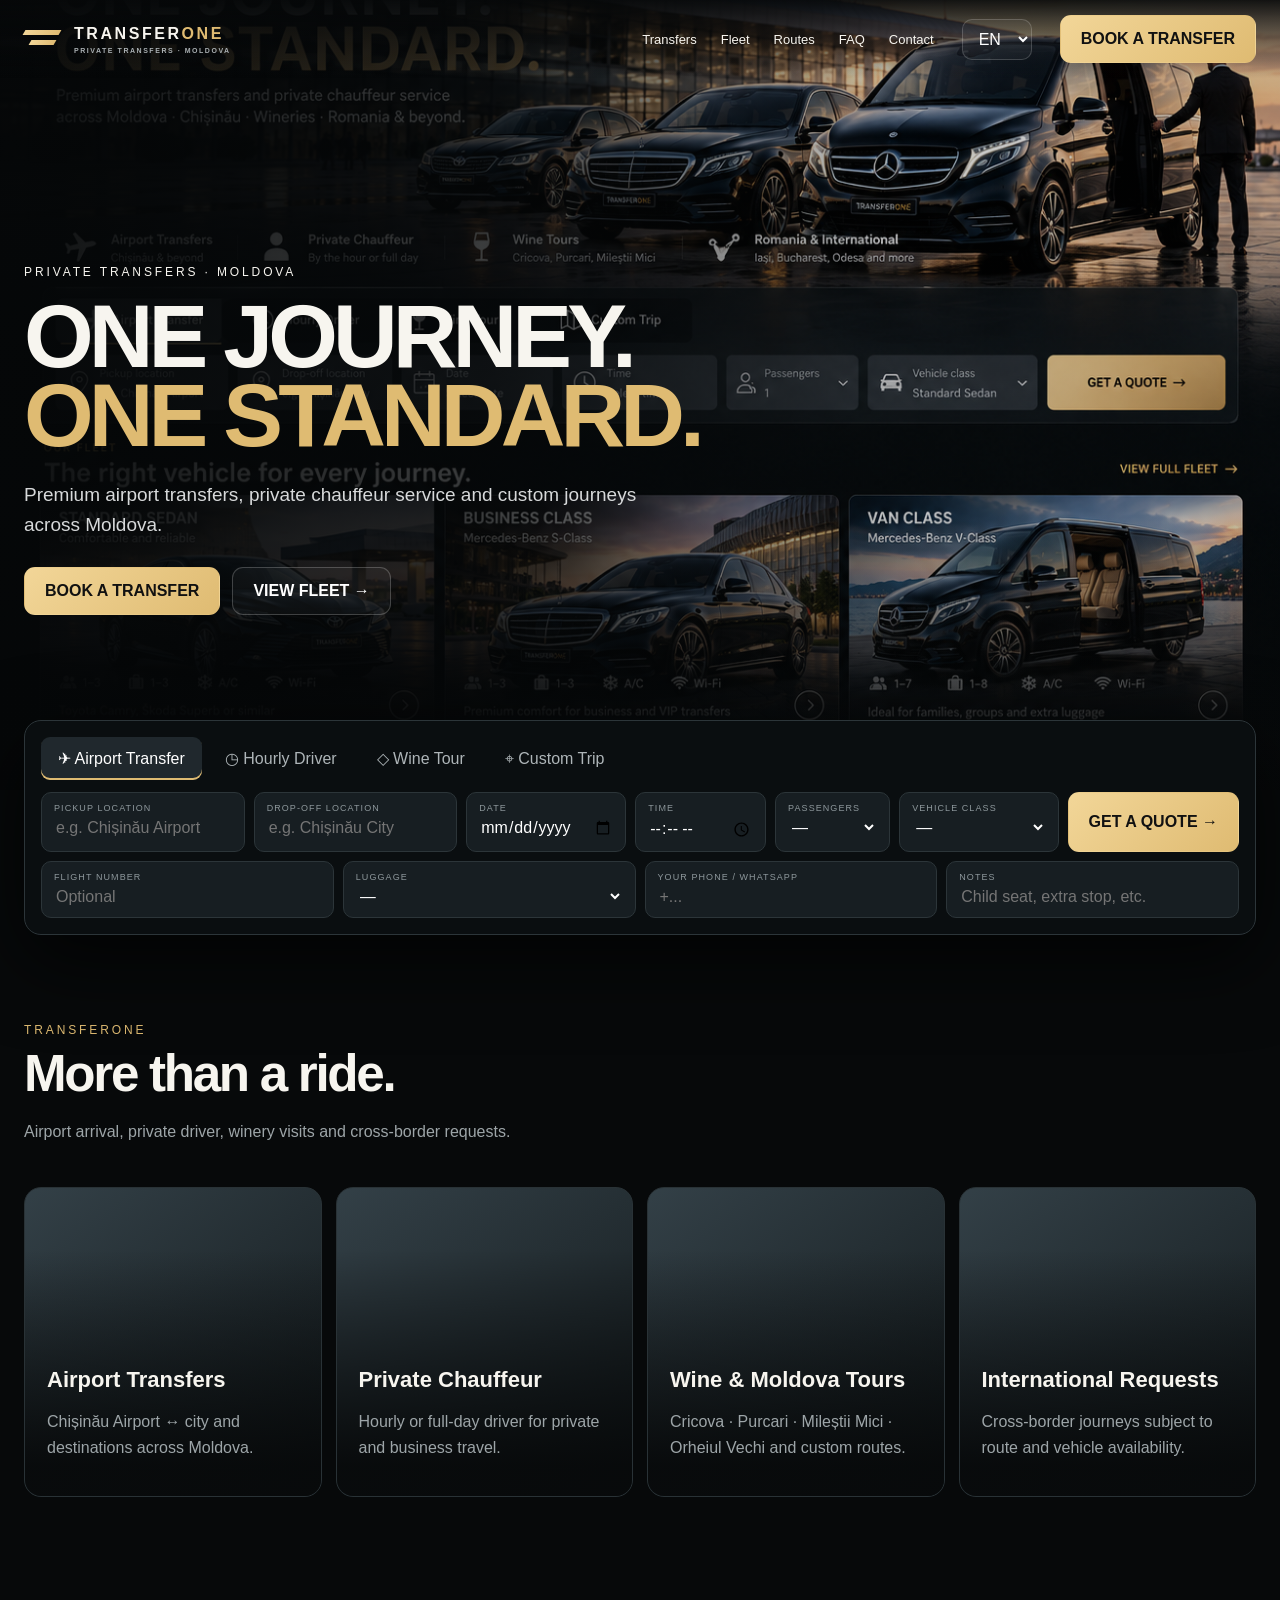
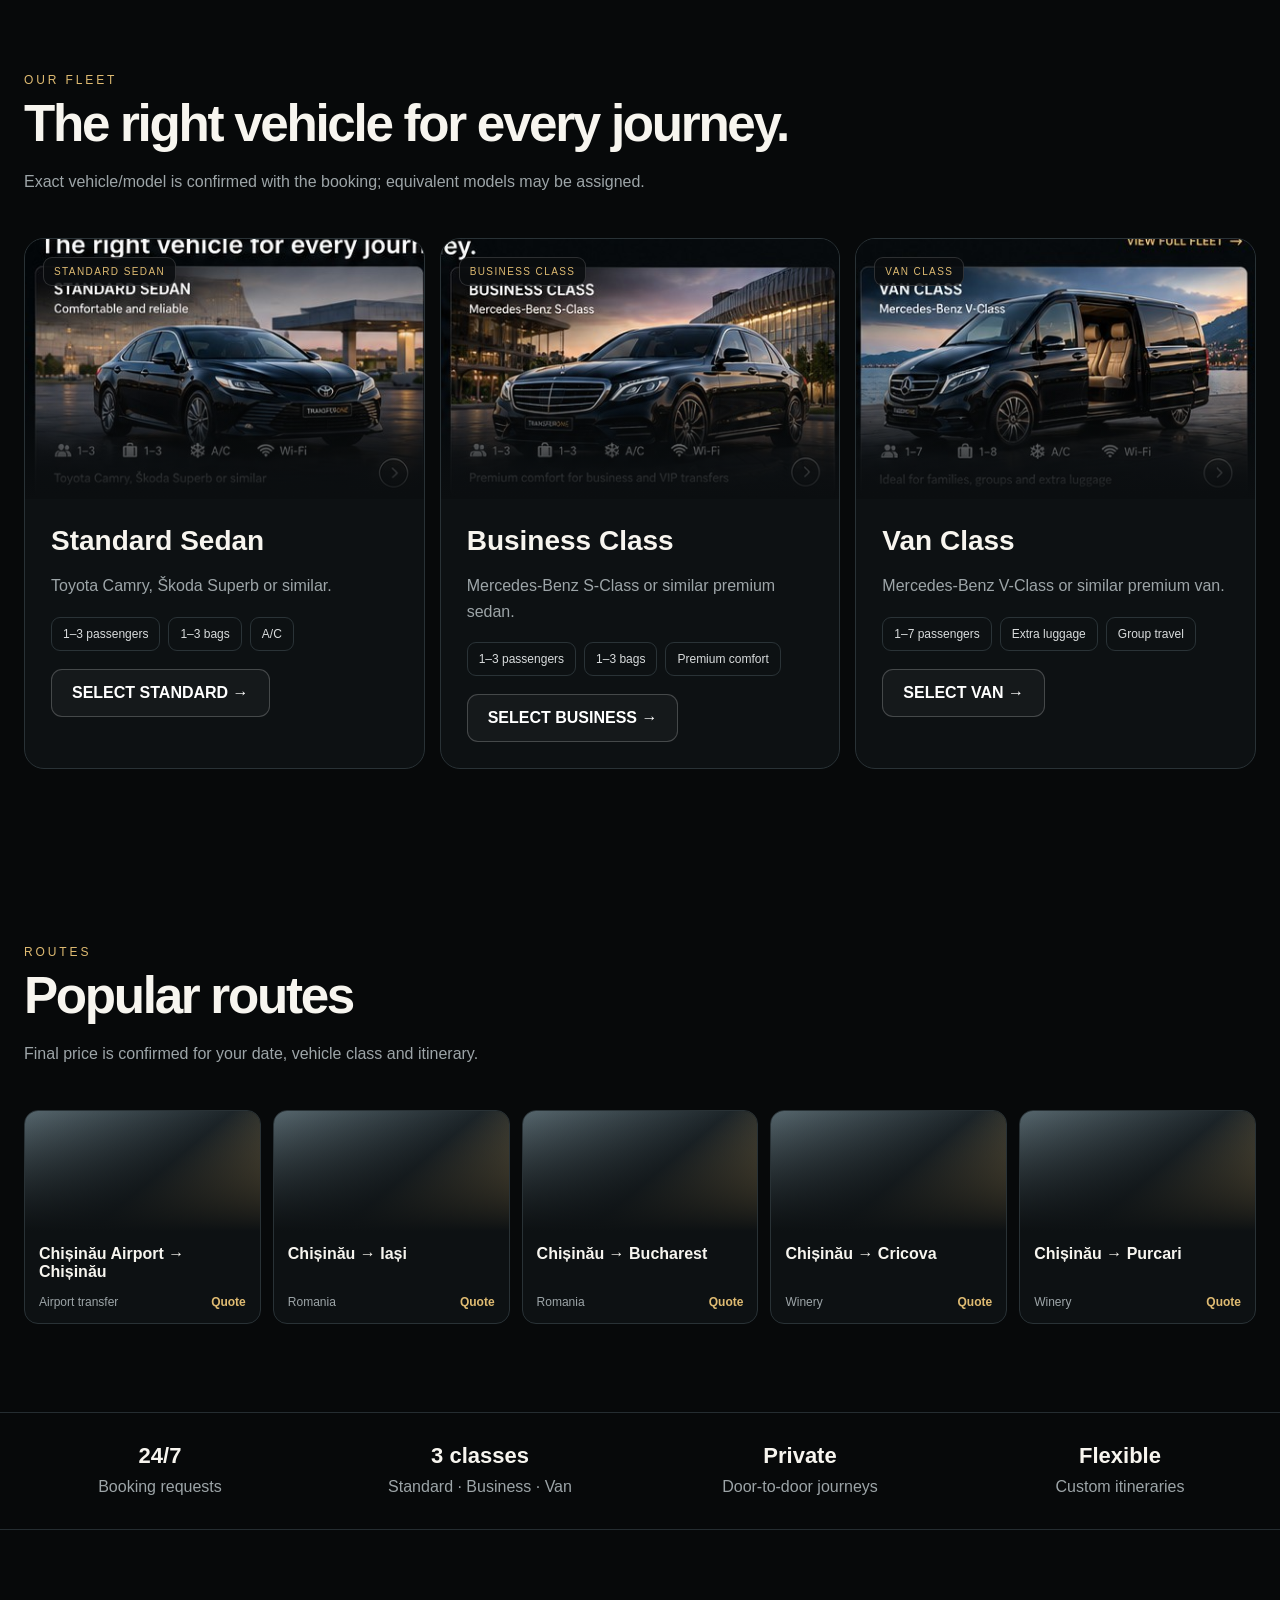
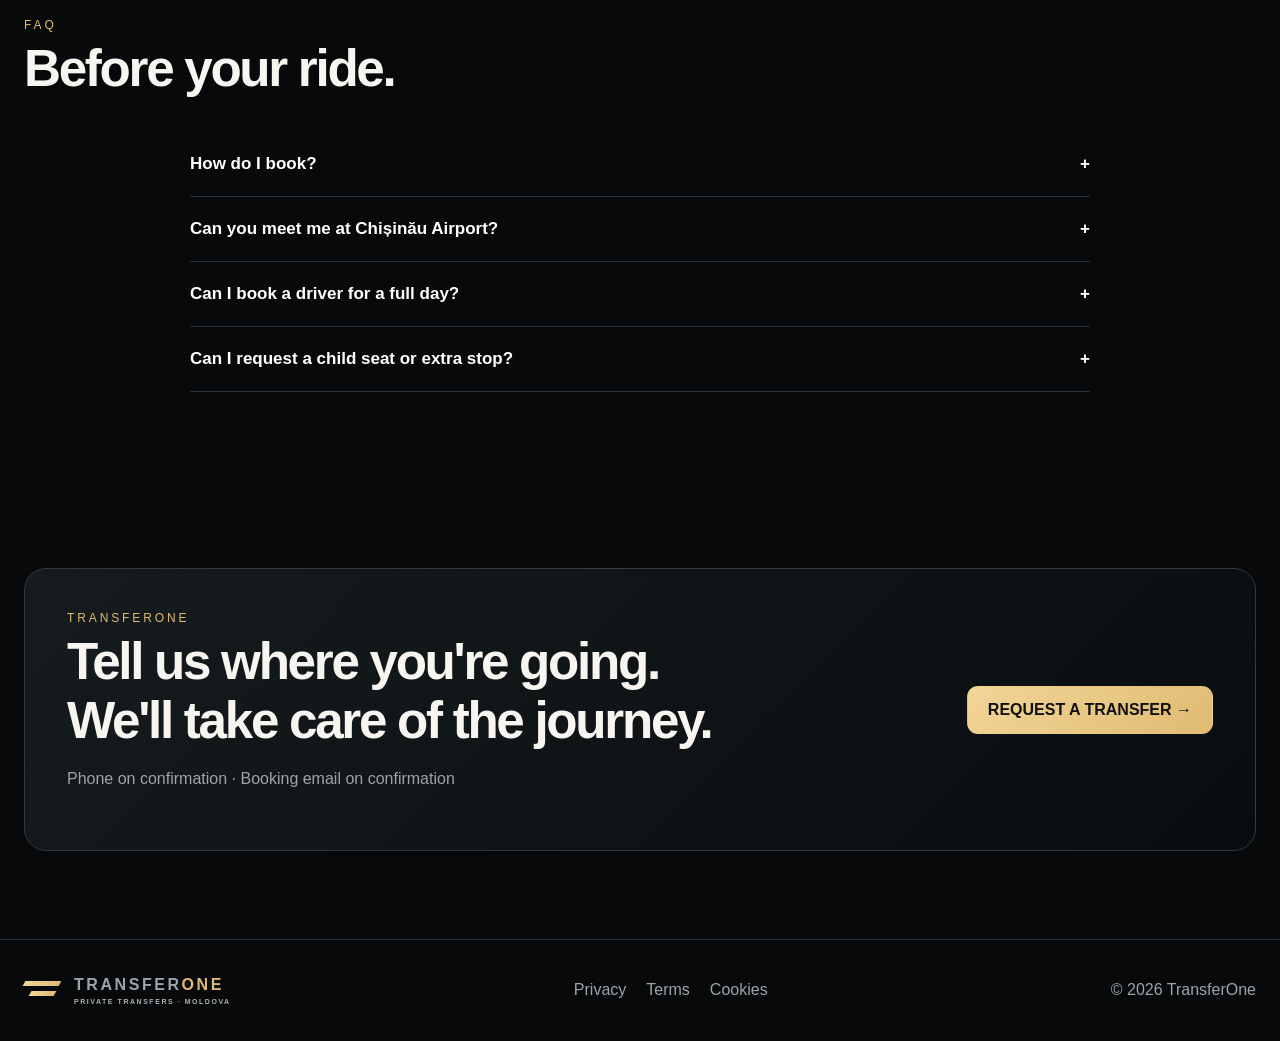
==== index.html @ 1170be52 "Add files via upload" ====
<!doctype html><html lang="en"><head><meta charset="utf-8"><meta name="viewport" content="width=device-width,initial-scale=1,viewport-fit=cover"><meta name="theme-color" content="#07090a"><title>TransferOne — Private Transfers & Chauffeur in Moldova</title><meta name="description" content="Premium private airport transfers, chauffeur service, wine tours and custom journeys across Moldova from Chișinău."><link rel="canonical" href="https://transferone.md/"><meta property="og:title" content="TransferOne — Private Transfers Moldova"><meta property="og:description" content="One journey. One standard. Premium private transfers across Moldova."><meta property="og:type" content="website"><meta property="og:url" content="https://transferone.md/"><meta property="og:image" content="https://transferone.md/assets/transferone-hero.jpg"><link rel="stylesheet" href="styles.css"><script type="application/ld+json">{"@context":"https://schema.org","@type":"TransportationService","name":"TransferOne","url":"https://transferone.md/","areaServed":{"@type":"Country","name":"Moldova"},"serviceType":["Airport transfer","Private chauffeur","Private tours"]}</script></head><body>
<header class="nav"><div class="wrap navin"><a class="logo" href="/"><span class="logoMark"></span><span>TRANSFER<span style="color:var(--gold)">ONE</span><small>PRIVATE TRANSFERS · MOLDOVA</small></span></a><nav class="navlinks"><a href="#services">Transfers</a><a href="#fleet">Fleet</a><a href="#routes">Routes</a><a href="#faq">FAQ</a><a href="#contact">Contact</a></nav><select id="language" class="lang" aria-label="Language"><option>EN</option><option>RO</option><option>RU</option><option>IT</option></select><a href="#book" class="btn gold" data-t="book">BOOK A TRANSFER</a><button id="menuBtn" class="btn mobileBtn" aria-label="Menu">☰</button></div></header><div class="mobileMenu" id="mobileMenu"><a href="#services">Transfers</a><a href="#fleet">Fleet</a><a href="#routes">Routes</a><a href="#faq">FAQ</a><a href="#contact">Contact</a></div>
<main><section class="hero"><div class="wrap"><div class="heroContent"><div class="eyebrow">PRIVATE TRANSFERS · MOLDOVA</div><h1 data-t="hero">ONE JOURNEY.<br><span>ONE STANDARD.</span></h1><p class="lead" data-t="lead">Premium airport transfers, private chauffeur service and custom journeys across Moldova.</p><div class="heroBtns"><a class="btn gold" href="#book" data-t="book">BOOK A TRANSFER</a><a class="btn" href="#fleet">VIEW FLEET →</a></div></div></div></section>
<div class="quote" id="book"><div class="wrap"><div class="quoteBox"><div class="tabs"><button class="tab active" data-mode="Transfer">✈ Airport Transfer</button><button class="tab" data-mode="Hourly Driver">◷ Hourly Driver</button><button class="tab" data-mode="Wine Tour">◇ Wine Tour</button><button class="tab" data-mode="Custom Trip">⌖ Custom Trip</button></div><div class="formgrid"><div class="field"><label data-t="pickup">Pickup location</label><input id="pickup" placeholder="e.g. Chișinău Airport" required></div><div class="field"><label data-t="dropoff">Drop-off location</label><input id="dropoff" placeholder="e.g. Chișinău City" required></div><div class="field"><label data-t="date">Date</label><input id="date" type="date" required></div><div class="field"><label data-t="time">Time</label><input id="time" type="time" required></div><div class="field"><label data-t="passengers">Passengers</label><select id="pax"><option value="">—</option><option>1</option><option>2</option><option>3</option><option>4</option><option>5</option><option>6</option><option>7</option><option>8+</option></select></div><div class="field"><label data-t="vehicle">Vehicle class</label><select id="vehicleClass"><option value="">—</option><option>Standard Sedan</option><option>Business Class</option><option>Van Class</option></select></div><button class="btn gold" onclick="submitBooking()" data-t="quote">GET A QUOTE →</button></div><div class="extraForm"><div class="field"><label data-t="flight">Flight number</label><input id="flight" placeholder="Optional"></div><div class="field"><label data-t="luggage">Luggage</label><select id="luggage"><option value="">—</option><option>1</option><option>2</option><option>3</option><option>4</option><option>5+</option></select></div><div class="field"><label data-t="contact">Your phone / WhatsApp</label><input id="contact" placeholder="+..." required></div><div class="field"><label data-t="notes">Notes</label><input id="notes" placeholder="Child seat, extra stop, etc."></div></div><div id="formStatus" class="status"></div></div></div></div>
<section id="services"><div class="wrap fade"><div class="sectionHead"><div><div class="kicker">TRANSFERONE</div><h2 data-t="services">More than a ride.</h2><p class="muted">Airport arrival, private driver, winery visits and cross-border requests.</p></div></div><div class="cards"><article class="card"><div class="cardText"><h3>Airport Transfers</h3><p class="muted">Chișinău Airport ↔ city and destinations across Moldova.</p></div></article><article class="card"><div class="cardText"><h3>Private Chauffeur</h3><p class="muted">Hourly or full-day driver for private and business travel.</p></div></article><article class="card"><div class="cardText"><h3>Wine & Moldova Tours</h3><p class="muted">Cricova · Purcari · Mileștii Mici · Orheiul Vechi and custom routes.</p></div></article><article class="card"><div class="cardText"><h3>International Requests</h3><p class="muted">Cross-border journeys subject to route and vehicle availability.</p></div></article></div></div></section>
<section id="fleet"><div class="wrap fade"><div class="sectionHead"><div><div class="kicker">OUR FLEET</div><h2 data-t="fleet">The right vehicle for every journey.</h2><p class="muted">Exact vehicle/model is confirmed with the booking; equivalent models may be assigned.</p></div></div><div class="fleet"><article class="fleetCard"><div class="fleetVisual" style="background-image:url('assets/standard.jpg')"><span class="classTag" data-t="standard">STANDARD SEDAN</span></div><div class="fleetInfo"><h3>Standard Sedan</h3><p class="muted">Toyota Camry, Škoda Superb or similar.</p><div class="specs"><span class="spec">1–3 passengers</span><span class="spec">1–3 bags</span><span class="spec">A/C</span></div><button class="btn" onclick="chooseVehicle('Standard Sedan')">SELECT STANDARD →</button></div></article><article class="fleetCard"><div class="fleetVisual" style="background-image:url('assets/business.jpg')"><span class="classTag" data-t="business">BUSINESS CLASS</span></div><div class="fleetInfo"><h3>Business Class</h3><p class="muted">Mercedes-Benz S-Class or similar premium sedan.</p><div class="specs"><span class="spec">1–3 passengers</span><span class="spec">1–3 bags</span><span class="spec">Premium comfort</span></div><button class="btn" onclick="chooseVehicle('Business Class')">SELECT BUSINESS →</button></div></article><article class="fleetCard"><div class="fleetVisual" style="background-image:url('assets/van.jpg')"><span class="classTag" data-t="van">VAN CLASS</span></div><div class="fleetInfo"><h3>Van Class</h3><p class="muted">Mercedes-Benz V-Class or similar premium van.</p><div class="specs"><span class="spec">1–7 passengers</span><span class="spec">Extra luggage</span><span class="spec">Group travel</span></div><button class="btn" onclick="chooseVehicle('Van Class')">SELECT VAN →</button></div></article></div></div></section>
<section id="routes"><div class="wrap fade"><div class="sectionHead"><div><div class="kicker">ROUTES</div><h2 data-t="routes">Popular routes</h2><p class="muted">Final price is confirmed for your date, vehicle class and itinerary.</p></div></div><div class="routes"><a class="route" href="route/chisinau-airport.html"><div class="routePic"></div><div class="routeBody"><b>Chișinău Airport → Chișinău</b><div class="routeMeta"><span>Airport transfer</span><span class="price">Quote</span></div></div></a><a class="route" href="route/iasi.html"><div class="routePic"></div><div class="routeBody"><b>Chișinău → Iași</b><div class="routeMeta"><span>Romania</span><span class="price">Quote</span></div></div></a><a class="route" href="route/bucharest.html"><div class="routePic"></div><div class="routeBody"><b>Chișinău → Bucharest</b><div class="routeMeta"><span>Romania</span><span class="price">Quote</span></div></div></a><a class="route" href="route/cricova.html"><div class="routePic"></div><div class="routeBody"><b>Chișinău → Cricova</b><div class="routeMeta"><span>Winery</span><span class="price">Quote</span></div></div></a><a class="route" href="route/purcari.html"><div class="routePic"></div><div class="routeBody"><b>Chișinău → Purcari</b><div class="routeMeta"><span>Winery</span><span class="price">Quote</span></div></div></a></div></div></section>
<div class="trust"><div><strong>24/7</strong><span class="muted">Booking requests</span></div><div><strong>3 classes</strong><span class="muted">Standard · Business · Van</span></div><div><strong>Private</strong><span class="muted">Door-to-door journeys</span></div><div><strong>Flexible</strong><span class="muted">Custom itineraries</span></div></div>
<section id="faq"><div class="wrap fade"><div class="sectionHead"><div><div class="kicker">FAQ</div><h2 data-t="faq">Before your ride.</h2></div></div><div class="faq"><div class="faqItem"><button class="faqQ">How do I book?<span>+</span></button><div class="faqA">Complete the booking form with pickup, destination, date, time, passengers and vehicle class. Availability and final price are confirmed before the journey.</div></div><div class="faqItem"><button class="faqQ">Can you meet me at Chișinău Airport?<span>+</span></button><div class="faqA">Yes. Add your flight number so pickup can be coordinated with your arrival.</div></div><div class="faqItem"><button class="faqQ">Can I book a driver for a full day?<span>+</span></button><div class="faqA">Yes. Hourly and full-day chauffeur requests can be quoted for business, private trips and tours.</div></div><div class="faqItem"><button class="faqQ">Can I request a child seat or extra stop?<span>+</span></button><div class="faqA">Yes. Add special requirements in the notes field and they will be confirmed with the booking.</div></div></div></div></section>
<section id="contact"><div class="wrap fade"><div class="cta"><div><div class="kicker">TRANSFERONE</div><h2>Tell us where you're going.<br>We'll take care of the journey.</h2><p class="muted"><a data-phone></a> · <a data-email></a></p></div><a class="btn gold" href="#book">REQUEST A TRANSFER →</a></div></div></section></main>
<footer class="footer"><div class="wrap foot"><div class="logo"><span class="logoMark"></span><span>TRANSFER<span style="color:var(--gold)">ONE</span><small>PRIVATE TRANSFERS · MOLDOVA</small></span></div><div class="footlinks"><a href="privacy.html">Privacy</a><a href="terms.html">Terms</a><a href="cookies.html">Cookies</a></div><div>© 2026 TransferOne</div></div></footer><script src="config.js"></script><script src="app.js"></script></body></html>
---- styles.css ----
:root{--bg:#07090a;--panel:#0d1113;--panel2:#151b1e;--ink:#f7f5ef;--muted:#9da5a8;--gold:#dfbb72;--gold2:#f2d698;--line:#293236;--max:1380px}*{box-sizing:border-box}html{scroll-behavior:smooth}body{margin:0;background:var(--bg);color:var(--ink);font-family:Inter,ui-sans-serif,-apple-system,BlinkMacSystemFont,"Segoe UI",sans-serif;overflow-x:hidden}a{color:inherit;text-decoration:none}button,input,select,textarea{font:inherit}.wrap{width:min(var(--max),calc(100% - 48px));margin:auto}.nav{position:fixed;z-index:50;inset:0 0 auto;height:78px;background:linear-gradient(#060809ef,transparent);transition:.25s}.nav.scrolled{background:#080a0bf2;backdrop-filter:blur(18px);border-bottom:1px solid #ffffff12}.navin{height:100%;display:flex;align-items:center;gap:28px}.logo{display:flex;align-items:center;gap:12px;font-weight:850;letter-spacing:.16em;white-space:nowrap}.logoMark{width:38px;height:25px;position:relative}.logoMark:before,.logoMark:after{content:"";position:absolute;height:5px;background:linear-gradient(90deg,var(--gold2),var(--gold));transform:skew(-30deg)}.logoMark:before{width:36px;top:3px}.logoMark:after{width:25px;top:13px;left:6px}.logo small{display:block;font-size:7px;letter-spacing:.22em;color:#aab0b3;margin-top:4px}.navlinks{display:flex;gap:24px;margin-left:auto;font-size:13px}.navlinks a:hover{color:var(--gold)}.lang{border:1px solid #ffffff2d;background:#ffffff0b;color:#fff;border-radius:10px;padding:10px 12px}.btn{border:1px solid #ffffff35;background:#ffffff09;color:#fff;border-radius:11px;padding:14px 20px;font-weight:760;display:inline-flex;align-items:center;justify-content:center;gap:9px;cursor:pointer;transition:.2s}.btn:hover{transform:translateY(-1px);border-color:#ffffff66}.gold{background:linear-gradient(135deg,var(--gold2),var(--gold));border-color:transparent;color:#111}.hero{min-height:790px;position:relative;display:flex;align-items:center;background:#090b0c url('assets/transferone-hero.jpg') center/cover no-repeat}.hero:after{content:"";position:absolute;inset:0;background:linear-gradient(90deg,#050708f5 0,#050708c7 38%,#05070835 70%),linear-gradient(0deg,#07090a 0,transparent 35%)}.heroContent{position:relative;z-index:2;padding-top:90px;width:57%}.eyebrow,.kicker{font-size:12px;letter-spacing:.24em;text-transform:uppercase}.hero h1{font-size:clamp(58px,7vw,104px);line-height:.88;letter-spacing:-.055em;margin:18px 0 26px}.hero h1 span,.kicker{color:var(--gold)}.lead{font-size:19px;line-height:1.55;color:#d7d9da;max-width:650px}.heroBtns{display:flex;gap:12px;margin-top:28px}.quote{position:relative;z-index:5;margin-top:-70px}.quoteBox{border:1px solid #2c3539;background:#0b0f11f3;box-shadow:0 25px 80px #000b;border-radius:17px;padding:16px;backdrop-filter:blur(18px)}.tabs{display:flex;gap:6px;margin-bottom:12px;overflow:auto}.tab{padding:12px 17px;border-radius:9px;color:#aeb5b8;white-space:nowrap;cursor:pointer;border:0;background:transparent}.tab.active{background:#20282d;color:#fff;box-shadow:inset 0 -2px var(--gold)}.formgrid{display:grid;grid-template-columns:1.15fr 1.15fr .72fr .65fr .65fr .9fr auto;gap:9px}.field{background:#171e22;border:1px solid #2c3539;border-radius:10px;padding:10px 12px}.field label{display:block;font-size:9px;text-transform:uppercase;letter-spacing:.12em;color:#8e989c;margin-bottom:5px}.field input,.field select,.field textarea{width:100%;border:0;outline:0;background:transparent;color:#fff}.field select option{color:#111}.extraForm{display:grid;grid-template-columns:repeat(4,1fr);gap:9px;margin-top:9px}.extraForm .wide{grid-column:span 2}.status{font-size:12px;color:#c6cacc;margin:10px 2px 0;display:none}.status.show{display:block}.status.error{color:#ffb2a7}section{padding:88px 0}.sectionHead{display:flex;justify-content:space-between;align-items:end;gap:25px;margin-bottom:27px}h2{font-size:clamp(34px,4vw,54px);letter-spacing:-.045em;margin:7px 0}.muted{color:var(--muted);line-height:1.6}.cards{display:grid;grid-template-columns:repeat(4,1fr);gap:14px}.card{height:310px;border-radius:17px;overflow:hidden;position:relative;border:1px solid var(--line);background:linear-gradient(145deg,#334047,#111719)}.card:after{content:"";position:absolute;inset:0;background:linear-gradient(transparent 20%,#07090af0 90%)}.cardText{position:absolute;z-index:2;left:22px;right:22px;bottom:20px}.card h3{font-size:22px;margin:0 0 5px}.fleet{display:grid;grid-template-columns:repeat(3,1fr);gap:15px}.fleetCard{border:1px solid var(--line);border-radius:20px;overflow:hidden;background:var(--panel)}.fleetVisual{height:260px;background-size:cover;background-position:center;position:relative}.fleetVisual:after{content:"";position:absolute;inset:0;background:linear-gradient(transparent 45%,#0b0e10)}.classTag{position:absolute;left:18px;top:18px;z-index:2;background:#0b0e10d9;border:1px solid #ffffff25;padding:8px 10px;border-radius:9px;font-size:10px;letter-spacing:.14em;color:var(--gold)}.fleetInfo{padding:26px}.fleetInfo h3{font-size:28px;margin:0 0 8px}.specs{display:flex;flex-wrap:wrap;gap:8px;margin:18px 0}.spec{padding:9px 11px;border:1px solid #2a3337;border-radius:9px;color:#d9dcdd;font-size:12px}.routes{display:grid;grid-template-columns:repeat(5,1fr);gap:12px}.route{background:#0d1113;border:1px solid var(--line);border-radius:14px;overflow:hidden}.routePic{height:120px;background:linear-gradient(140deg,#56666d,#1d2529 55%,#91784a);position:relative}.routePic:after{content:"";position:absolute;inset:0;background:linear-gradient(transparent,#0d1113)}.routeBody{padding:14px}.routeBody b{display:block;min-height:38px}.routeMeta{display:flex;justify-content:space-between;align-items:center;margin-top:12px;font-size:12px;color:#9da5a8}.price{color:var(--gold);font-weight:800}.trust{display:grid;grid-template-columns:repeat(4,1fr);border-block:1px solid #252d31}.trust div{text-align:center;padding:30px 12px}.trust strong{display:block;font-size:22px;margin-bottom:5px}.faq{max-width:900px;margin:auto}.faqItem{border-bottom:1px solid #293135}.faqQ{width:100%;border:0;background:none;color:#fff;text-align:left;padding:22px 0;font-weight:700;font-size:17px;display:flex;justify-content:space-between;cursor:pointer}.faqA{display:none;color:#9ea6aa;padding:0 0 22px;line-height:1.6}.faqItem.open .faqA{display:block}.cta{border:1px solid #313a3e;background:linear-gradient(135deg,#151b1e,#0a0d0f);border-radius:22px;padding:42px;display:flex;justify-content:space-between;align-items:center;gap:30px}.footer{border-top:1px solid #252d31;padding:36px 0;color:#9da5a8}.foot{display:flex;align-items:center;gap:30px;justify-content:space-between}.footlinks{display:flex;gap:20px}.legal{padding:120px 0 70px;max-width:900px}.legal h1{font-size:48px}.legal h2{font-size:26px;margin-top:36px}.legal p,.legal li{color:#aeb5b8;line-height:1.7}.mobileBtn,.mobileMenu{display:none}.fade{opacity:0;transform:translateY(18px);transition:.7s}.fade.show{opacity:1;transform:none}@media(max-width:1050px){.navlinks,.nav .gold{display:none}.mobileBtn{display:block;margin-left:auto}.mobileMenu{display:none;position:fixed;z-index:49;top:77px;left:0;right:0;background:#090c0ef7;border-bottom:1px solid var(--line);padding:18px 24px}.mobileMenu.open{display:grid;gap:15px}.hero{min-height:720px;background-position:60% center}.heroContent{width:70%}.formgrid{grid-template-columns:1fr 1fr 1fr}.formgrid .btn{grid-column:span 3}.extraForm{grid-template-columns:1fr 1fr}.cards{grid-template-columns:1fr 1fr}.routes{grid-template-columns:repeat(3,1fr)}.fleet{grid-template-columns:1fr}.fleetVisual{height:330px}}@media(max-width:680px){.wrap{width:min(100% - 28px,var(--max))}.nav{height:70px}.logo{font-size:14px}.logoMark{transform:scale(.85)}.lang{margin-left:auto;padding:8px}.mobileBtn{margin-left:0}.hero{min-height:690px;background-position:66% center}.hero:after{background:linear-gradient(0deg,#07090a 0,#0608099c 52%,#06080975),linear-gradient(90deg,#050708d8,#05070838)}.heroContent{width:100%;padding-top:120px;align-self:flex-start}.hero h1{font-size:54px;margin-top:15px}.lead{font-size:16px;max-width:95%}.heroBtns{flex-direction:column;width:100%}.quote{margin-top:-45px}.formgrid,.extraForm{grid-template-columns:1fr}.formgrid .btn,.extraForm .wide{grid-column:auto}.cards,.routes{grid-template-columns:1fr}.card{height:240px}.fleetVisual{height:240px}.sectionHead,.cta,.foot{align-items:flex-start;flex-direction:column}.trust{grid-template-columns:1fr 1fr}.footlinks{flex-wrap:wrap}section{padding:66px 0}.cta{padding:28px}.legal h1{font-size:38px}}
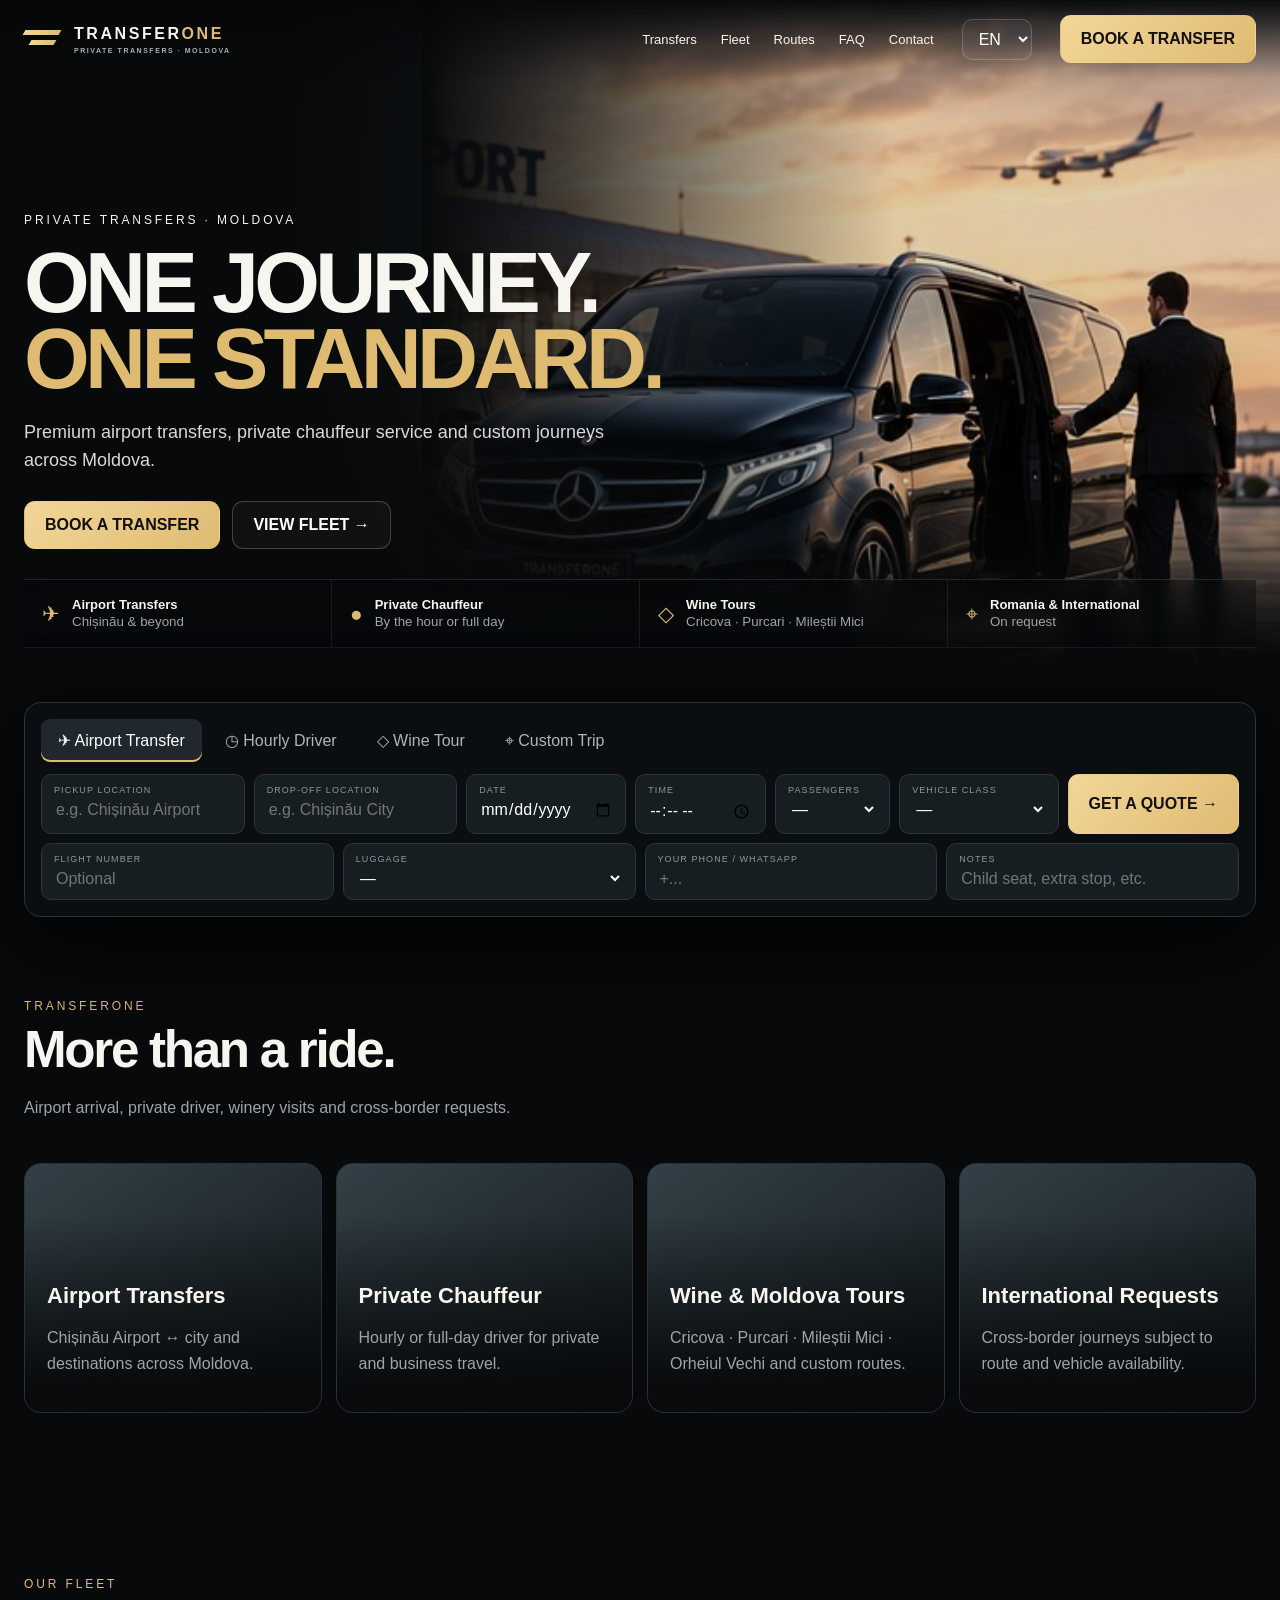
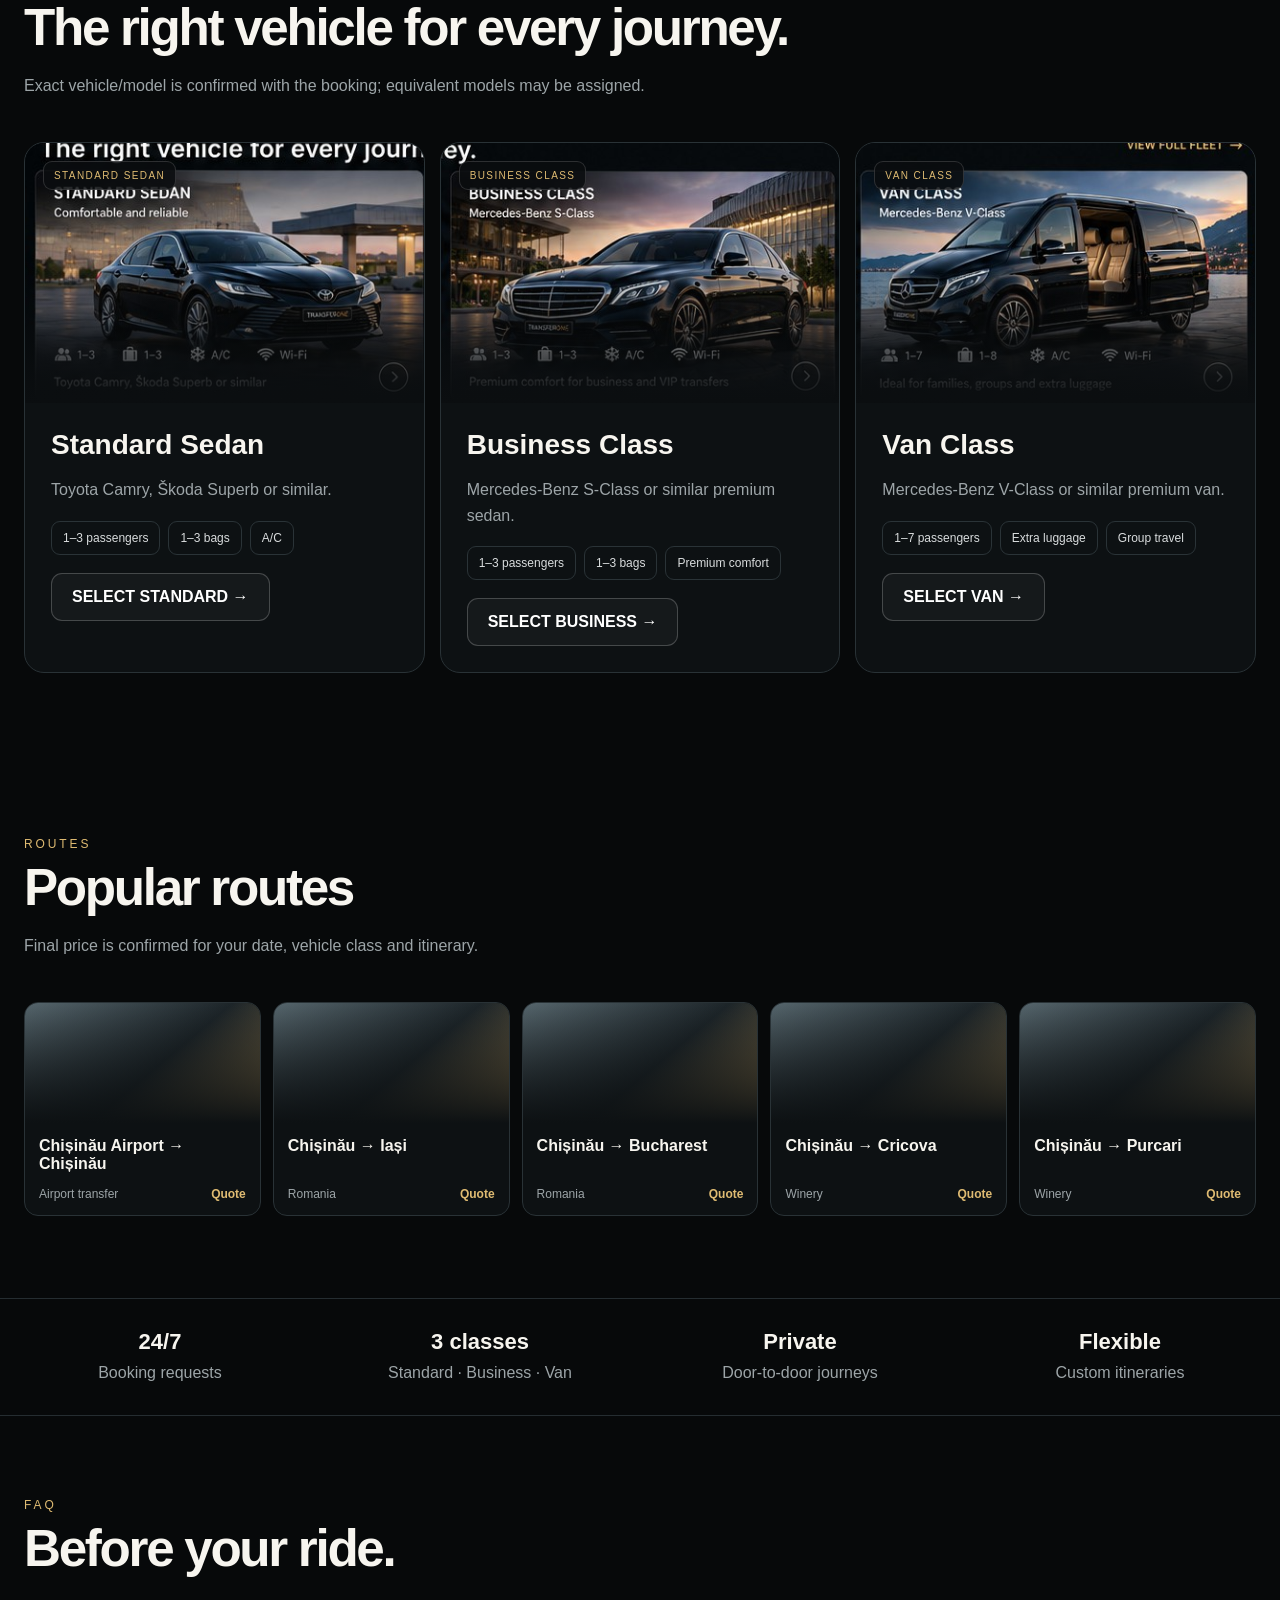
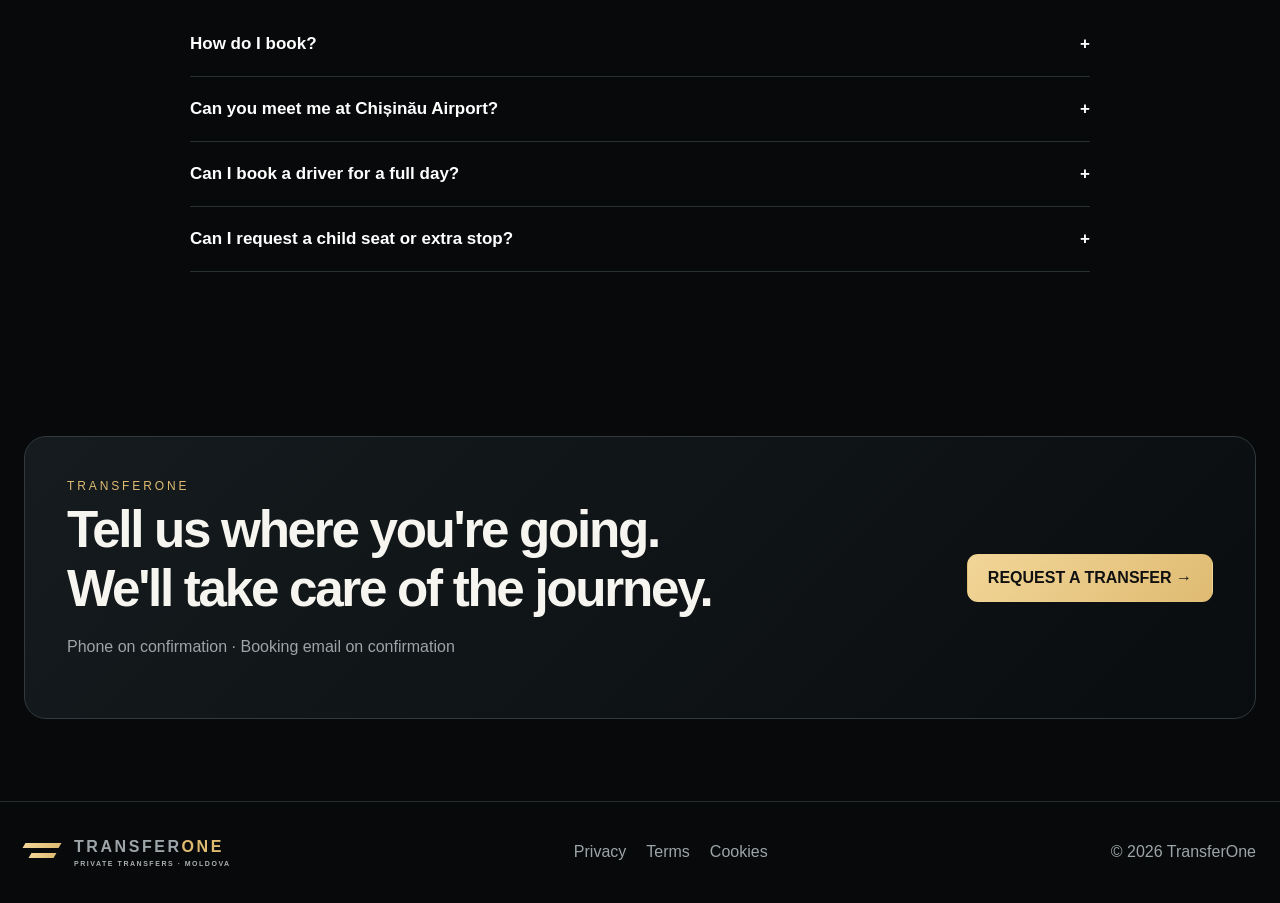
==== commit b161fe31: "Add files via upload" ====
--- a/index.html
+++ b/index.html
@@ -1,6 +1,6 @@
 <!doctype html><html lang="en"><head><meta charset="utf-8"><meta name="viewport" content="width=device-width,initial-scale=1,viewport-fit=cover"><meta name="theme-color" content="#07090a"><title>TransferOne — Private Transfers & Chauffeur in Moldova</title><meta name="description" content="Premium private airport transfers, chauffeur service, wine tours and custom journeys across Moldova from Chișinău."><link rel="canonical" href="https://transferone.md/"><meta property="og:title" content="TransferOne — Private Transfers Moldova"><meta property="og:description" content="One journey. One standard. Premium private transfers across Moldova."><meta property="og:type" content="website"><meta property="og:url" content="https://transferone.md/"><meta property="og:image" content="https://transferone.md/assets/transferone-hero.jpg"><link rel="stylesheet" href="styles.css"><script type="application/ld+json">{"@context":"https://schema.org","@type":"TransportationService","name":"TransferOne","url":"https://transferone.md/","areaServed":{"@type":"Country","name":"Moldova"},"serviceType":["Airport transfer","Private chauffeur","Private tours"]}</script></head><body>
 <header class="nav"><div class="wrap navin"><a class="logo" href="/"><span class="logoMark"></span><span>TRANSFER<span style="color:var(--gold)">ONE</span><small>PRIVATE TRANSFERS · MOLDOVA</small></span></a><nav class="navlinks"><a href="#services">Transfers</a><a href="#fleet">Fleet</a><a href="#routes">Routes</a><a href="#faq">FAQ</a><a href="#contact">Contact</a></nav><select id="language" class="lang" aria-label="Language"><option>EN</option><option>RO</option><option>RU</option><option>IT</option></select><a href="#book" class="btn gold" data-t="book">BOOK A TRANSFER</a><button id="menuBtn" class="btn mobileBtn" aria-label="Menu">☰</button></div></header><div class="mobileMenu" id="mobileMenu"><a href="#services">Transfers</a><a href="#fleet">Fleet</a><a href="#routes">Routes</a><a href="#faq">FAQ</a><a href="#contact">Contact</a></div>
-<main><section class="hero"><div class="wrap"><div class="heroContent"><div class="eyebrow">PRIVATE TRANSFERS · MOLDOVA</div><h1 data-t="hero">ONE JOURNEY.<br><span>ONE STANDARD.</span></h1><p class="lead" data-t="lead">Premium airport transfers, private chauffeur service and custom journeys across Moldova.</p><div class="heroBtns"><a class="btn gold" href="#book" data-t="book">BOOK A TRANSFER</a><a class="btn" href="#fleet">VIEW FLEET →</a></div></div></div></section>
+<main><section class="hero"><div class="heroScene" aria-hidden="true"></div><div class="wrap"><div class="heroContent"><div class="eyebrow">PRIVATE TRANSFERS · MOLDOVA</div><h1 data-t="hero">ONE JOURNEY.<br><span>ONE STANDARD.</span></h1><p class="lead" data-t="lead">Premium airport transfers, private chauffeur service and custom journeys across Moldova.</p><div class="heroBtns"><a class="btn gold" href="#book" data-t="book">BOOK A TRANSFER</a><a class="btn" href="#fleet">VIEW FLEET →</a></div></div></div><div class="serviceStrip"><div class="wrap serviceStripIn"><div class="serviceMini"><span class="serviceIcon">✈</span><span><b>Airport Transfers</b><small>Chișinău & beyond</small></span></div><div class="serviceMini"><span class="serviceIcon">●</span><span><b>Private Chauffeur</b><small>By the hour or full day</small></span></div><div class="serviceMini"><span class="serviceIcon">◇</span><span><b>Wine Tours</b><small>Cricova · Purcari · Mileștii Mici</small></span></div><div class="serviceMini"><span class="serviceIcon">⌖</span><span><b>Romania & International</b><small>On request</small></span></div></div></div></section>
 <div class="quote" id="book"><div class="wrap"><div class="quoteBox"><div class="tabs"><button class="tab active" data-mode="Transfer">✈ Airport Transfer</button><button class="tab" data-mode="Hourly Driver">◷ Hourly Driver</button><button class="tab" data-mode="Wine Tour">◇ Wine Tour</button><button class="tab" data-mode="Custom Trip">⌖ Custom Trip</button></div><div class="formgrid"><div class="field"><label data-t="pickup">Pickup location</label><input id="pickup" placeholder="e.g. Chișinău Airport" required></div><div class="field"><label data-t="dropoff">Drop-off location</label><input id="dropoff" placeholder="e.g. Chișinău City" required></div><div class="field"><label data-t="date">Date</label><input id="date" type="date" required></div><div class="field"><label data-t="time">Time</label><input id="time" type="time" required></div><div class="field"><label data-t="passengers">Passengers</label><select id="pax"><option value="">—</option><option>1</option><option>2</option><option>3</option><option>4</option><option>5</option><option>6</option><option>7</option><option>8+</option></select></div><div class="field"><label data-t="vehicle">Vehicle class</label><select id="vehicleClass"><option value="">—</option><option>Standard Sedan</option><option>Business Class</option><option>Van Class</option></select></div><button class="btn gold" onclick="submitBooking()" data-t="quote">GET A QUOTE →</button></div><div class="extraForm"><div class="field"><label data-t="flight">Flight number</label><input id="flight" placeholder="Optional"></div><div class="field"><label data-t="luggage">Luggage</label><select id="luggage"><option value="">—</option><option>1</option><option>2</option><option>3</option><option>4</option><option>5+</option></select></div><div class="field"><label data-t="contact">Your phone / WhatsApp</label><input id="contact" placeholder="+..." required></div><div class="field"><label data-t="notes">Notes</label><input id="notes" placeholder="Child seat, extra stop, etc."></div></div><div id="formStatus" class="status"></div></div></div></div>
 <section id="services"><div class="wrap fade"><div class="sectionHead"><div><div class="kicker">TRANSFERONE</div><h2 data-t="services">More than a ride.</h2><p class="muted">Airport arrival, private driver, winery visits and cross-border requests.</p></div></div><div class="cards"><article class="card"><div class="cardText"><h3>Airport Transfers</h3><p class="muted">Chișinău Airport ↔ city and destinations across Moldova.</p></div></article><article class="card"><div class="cardText"><h3>Private Chauffeur</h3><p class="muted">Hourly or full-day driver for private and business travel.</p></div></article><article class="card"><div class="cardText"><h3>Wine & Moldova Tours</h3><p class="muted">Cricova · Purcari · Mileștii Mici · Orheiul Vechi and custom routes.</p></div></article><article class="card"><div class="cardText"><h3>International Requests</h3><p class="muted">Cross-border journeys subject to route and vehicle availability.</p></div></article></div></div></section>
 <section id="fleet"><div class="wrap fade"><div class="sectionHead"><div><div class="kicker">OUR FLEET</div><h2 data-t="fleet">The right vehicle for every journey.</h2><p class="muted">Exact vehicle/model is confirmed with the booking; equivalent models may be assigned.</p></div></div><div class="fleet"><article class="fleetCard"><div class="fleetVisual" style="background-image:url('assets/standard.jpg')"><span class="classTag" data-t="standard">STANDARD SEDAN</span></div><div class="fleetInfo"><h3>Standard Sedan</h3><p class="muted">Toyota Camry, Škoda Superb or similar.</p><div class="specs"><span class="spec">1–3 passengers</span><span class="spec">1–3 bags</span><span class="spec">A/C</span></div><button class="btn" onclick="chooseVehicle('Standard Sedan')">SELECT STANDARD →</button></div></article><article class="fleetCard"><div class="fleetVisual" style="background-image:url('assets/business.jpg')"><span class="classTag" data-t="business">BUSINESS CLASS</span></div><div class="fleetInfo"><h3>Business Class</h3><p class="muted">Mercedes-Benz S-Class or similar premium sedan.</p><div class="specs"><span class="spec">1–3 passengers</span><span class="spec">1–3 bags</span><span class="spec">Premium comfort</span></div><button class="btn" onclick="chooseVehicle('Business Class')">SELECT BUSINESS →</button></div></article><article class="fleetCard"><div class="fleetVisual" style="background-image:url('assets/van.jpg')"><span class="classTag" data-t="van">VAN CLASS</span></div><div class="fleetInfo"><h3>Van Class</h3><p class="muted">Mercedes-Benz V-Class or similar premium van.</p><div class="specs"><span class="spec">1–7 passengers</span><span class="spec">Extra luggage</span><span class="spec">Group travel</span></div><button class="btn" onclick="chooseVehicle('Van Class')">SELECT VAN →</button></div></article></div></div></section>
--- a/styles.css
+++ b/styles.css
@@ -1 +1,5 @@
-:root{--bg:#07090a;--panel:#0d1113;--panel2:#151b1e;--ink:#f7f5ef;--muted:#9da5a8;--gold:#dfbb72;--gold2:#f2d698;--line:#293236;--max:1380px}*{box-sizing:border-box}html{scroll-behavior:smooth}body{margin:0;background:var(--bg);color:var(--ink);font-family:Inter,ui-sans-serif,-apple-system,BlinkMacSystemFont,"Segoe UI",sans-serif;overflow-x:hidden}a{color:inherit;text-decoration:none}button,input,select,textarea{font:inherit}.wrap{width:min(var(--max),calc(100% - 48px));margin:auto}.nav{position:fixed;z-index:50;inset:0 0 auto;height:78px;background:linear-gradient(#060809ef,transparent);transition:.25s}.nav.scrolled{background:#080a0bf2;backdrop-filter:blur(18px);border-bottom:1px solid #ffffff12}.navin{height:100%;display:flex;align-items:center;gap:28px}.logo{display:flex;align-items:center;gap:12px;font-weight:850;letter-spacing:.16em;white-space:nowrap}.logoMark{width:38px;height:25px;position:relative}.logoMark:before,.logoMark:after{content:"";position:absolute;height:5px;background:linear-gradient(90deg,var(--gold2),var(--gold));transform:skew(-30deg)}.logoMark:before{width:36px;top:3px}.logoMark:after{width:25px;top:13px;left:6px}.logo small{display:block;font-size:7px;letter-spacing:.22em;color:#aab0b3;margin-top:4px}.navlinks{display:flex;gap:24px;margin-left:auto;font-size:13px}.navlinks a:hover{color:var(--gold)}.lang{border:1px solid #ffffff2d;background:#ffffff0b;color:#fff;border-radius:10px;padding:10px 12px}.btn{border:1px solid #ffffff35;background:#ffffff09;color:#fff;border-radius:11px;padding:14px 20px;font-weight:760;display:inline-flex;align-items:center;justify-content:center;gap:9px;cursor:pointer;transition:.2s}.btn:hover{transform:translateY(-1px);border-color:#ffffff66}.gold{background:linear-gradient(135deg,var(--gold2),var(--gold));border-color:transparent;color:#111}.hero{min-height:790px;position:relative;display:flex;align-items:center;background:#090b0c url('assets/transferone-hero.jpg') center/cover no-repeat}.hero:after{content:"";position:absolute;inset:0;background:linear-gradient(90deg,#050708f5 0,#050708c7 38%,#05070835 70%),linear-gradient(0deg,#07090a 0,transparent 35%)}.heroContent{position:relative;z-index:2;padding-top:90px;width:57%}.eyebrow,.kicker{font-size:12px;letter-spacing:.24em;text-transform:uppercase}.hero h1{font-size:clamp(58px,7vw,104px);line-height:.88;letter-spacing:-.055em;margin:18px 0 26px}.hero h1 span,.kicker{color:var(--gold)}.lead{font-size:19px;line-height:1.55;color:#d7d9da;max-width:650px}.heroBtns{display:flex;gap:12px;margin-top:28px}.quote{position:relative;z-index:5;margin-top:-70px}.quoteBox{border:1px solid #2c3539;background:#0b0f11f3;box-shadow:0 25px 80px #000b;border-radius:17px;padding:16px;backdrop-filter:blur(18px)}.tabs{display:flex;gap:6px;margin-bottom:12px;overflow:auto}.tab{padding:12px 17px;border-radius:9px;color:#aeb5b8;white-space:nowrap;cursor:pointer;border:0;background:transparent}.tab.active{background:#20282d;color:#fff;box-shadow:inset 0 -2px var(--gold)}.formgrid{display:grid;grid-template-columns:1.15fr 1.15fr .72fr .65fr .65fr .9fr auto;gap:9px}.field{background:#171e22;border:1px solid #2c3539;border-radius:10px;padding:10px 12px}.field label{display:block;font-size:9px;text-transform:uppercase;letter-spacing:.12em;color:#8e989c;margin-bottom:5px}.field input,.field select,.field textarea{width:100%;border:0;outline:0;background:transparent;color:#fff}.field select option{color:#111}.extraForm{display:grid;grid-template-columns:repeat(4,1fr);gap:9px;margin-top:9px}.extraForm .wide{grid-column:span 2}.status{font-size:12px;color:#c6cacc;margin:10px 2px 0;display:none}.status.show{display:block}.status.error{color:#ffb2a7}section{padding:88px 0}.sectionHead{display:flex;justify-content:space-between;align-items:end;gap:25px;margin-bottom:27px}h2{font-size:clamp(34px,4vw,54px);letter-spacing:-.045em;margin:7px 0}.muted{color:var(--muted);line-height:1.6}.cards{display:grid;grid-template-columns:repeat(4,1fr);gap:14px}.card{height:310px;border-radius:17px;overflow:hidden;position:relative;border:1px solid var(--line);background:linear-gradient(145deg,#334047,#111719)}.card:after{content:"";position:absolute;inset:0;background:linear-gradient(transparent 20%,#07090af0 90%)}.cardText{position:absolute;z-index:2;left:22px;right:22px;bottom:20px}.card h3{font-size:22px;margin:0 0 5px}.fleet{display:grid;grid-template-columns:repeat(3,1fr);gap:15px}.fleetCard{border:1px solid var(--line);border-radius:20px;overflow:hidden;background:var(--panel)}.fleetVisual{height:260px;background-size:cover;background-position:center;position:relative}.fleetVisual:after{content:"";position:absolute;inset:0;background:linear-gradient(transparent 45%,#0b0e10)}.classTag{position:absolute;left:18px;top:18px;z-index:2;background:#0b0e10d9;border:1px solid #ffffff25;padding:8px 10px;border-radius:9px;font-size:10px;letter-spacing:.14em;color:var(--gold)}.fleetInfo{padding:26px}.fleetInfo h3{font-size:28px;margin:0 0 8px}.specs{display:flex;flex-wrap:wrap;gap:8px;margin:18px 0}.spec{padding:9px 11px;border:1px solid #2a3337;border-radius:9px;color:#d9dcdd;font-size:12px}.routes{display:grid;grid-template-columns:repeat(5,1fr);gap:12px}.route{background:#0d1113;border:1px solid var(--line);border-radius:14px;overflow:hidden}.routePic{height:120px;background:linear-gradient(140deg,#56666d,#1d2529 55%,#91784a);position:relative}.routePic:after{content:"";position:absolute;inset:0;background:linear-gradient(transparent,#0d1113)}.routeBody{padding:14px}.routeBody b{display:block;min-height:38px}.routeMeta{display:flex;justify-content:space-between;align-items:center;margin-top:12px;font-size:12px;color:#9da5a8}.price{color:var(--gold);font-weight:800}.trust{display:grid;grid-template-columns:repeat(4,1fr);border-block:1px solid #252d31}.trust div{text-align:center;padding:30px 12px}.trust strong{display:block;font-size:22px;margin-bottom:5px}.faq{max-width:900px;margin:auto}.faqItem{border-bottom:1px solid #293135}.faqQ{width:100%;border:0;background:none;color:#fff;text-align:left;padding:22px 0;font-weight:700;font-size:17px;display:flex;justify-content:space-between;cursor:pointer}.faqA{display:none;color:#9ea6aa;padding:0 0 22px;line-height:1.6}.faqItem.open .faqA{display:block}.cta{border:1px solid #313a3e;background:linear-gradient(135deg,#151b1e,#0a0d0f);border-radius:22px;padding:42px;display:flex;justify-content:space-between;align-items:center;gap:30px}.footer{border-top:1px solid #252d31;padding:36px 0;color:#9da5a8}.foot{display:flex;align-items:center;gap:30px;justify-content:space-between}.footlinks{display:flex;gap:20px}.legal{padding:120px 0 70px;max-width:900px}.legal h1{font-size:48px}.legal h2{font-size:26px;margin-top:36px}.legal p,.legal li{color:#aeb5b8;line-height:1.7}.mobileBtn,.mobileMenu{display:none}.fade{opacity:0;transform:translateY(18px);transition:.7s}.fade.show{opacity:1;transform:none}@media(max-width:1050px){.navlinks,.nav .gold{display:none}.mobileBtn{display:block;margin-left:auto}.mobileMenu{display:none;position:fixed;z-index:49;top:77px;left:0;right:0;background:#090c0ef7;border-bottom:1px solid var(--line);padding:18px 24px}.mobileMenu.open{display:grid;gap:15px}.hero{min-height:720px;background-position:60% center}.heroContent{width:70%}.formgrid{grid-template-columns:1fr 1fr 1fr}.formgrid .btn{grid-column:span 3}.extraForm{grid-template-columns:1fr 1fr}.cards{grid-template-columns:1fr 1fr}.routes{grid-template-columns:repeat(3,1fr)}.fleet{grid-template-columns:1fr}.fleetVisual{height:330px}}@media(max-width:680px){.wrap{width:min(100% - 28px,var(--max))}.nav{height:70px}.logo{font-size:14px}.logoMark{transform:scale(.85)}.lang{margin-left:auto;padding:8px}.mobileBtn{margin-left:0}.hero{min-height:690px;background-position:66% center}.hero:after{background:linear-gradient(0deg,#07090a 0,#0608099c 52%,#06080975),linear-gradient(90deg,#050708d8,#05070838)}.heroContent{width:100%;padding-top:120px;align-self:flex-start}.hero h1{font-size:54px;margin-top:15px}.lead{font-size:16px;max-width:95%}.heroBtns{flex-direction:column;width:100%}.quote{margin-top:-45px}.formgrid,.extraForm{grid-template-columns:1fr}.formgrid .btn,.extraForm .wide{grid-column:auto}.cards,.routes{grid-template-columns:1fr}.card{height:240px}.fleetVisual{height:240px}.sectionHead,.cta,.foot{align-items:flex-start;flex-direction:column}.trust{grid-template-columns:1fr 1fr}.footlinks{flex-wrap:wrap}section{padding:66px 0}.cta{padding:28px}.legal h1{font-size:38px}}
+:root{--bg:#07090a;--panel:#0d1113;--panel2:#151b1e;--ink:#f7f5ef;--muted:#9da5a8;--gold:#dfbb72;--gold2:#f2d698;--line:#293236;--max:1380px}*{box-sizing:border-box}html{scroll-behavior:smooth}body{margin:0;background:var(--bg);color:var(--ink);font-family:Inter,ui-sans-serif,-apple-system,BlinkMacSystemFont,"Segoe UI",sans-serif;overflow-x:hidden}a{color:inherit;text-decoration:none}button,input,select,textarea{font:inherit}.wrap{width:min(var(--max),calc(100% - 48px));margin:auto}.nav{position:fixed;z-index:50;inset:0 0 auto;height:78px;background:linear-gradient(#060809f5,#06080970,transparent);transition:.25s}.nav.scrolled{background:#080a0bf2;backdrop-filter:blur(18px);border-bottom:1px solid #ffffff12}.navin{height:100%;display:flex;align-items:center;gap:28px}.logo{display:flex;align-items:center;gap:12px;font-weight:850;letter-spacing:.16em;white-space:nowrap}.logoMark{width:38px;height:25px;position:relative}.logoMark:before,.logoMark:after{content:"";position:absolute;height:5px;background:linear-gradient(90deg,var(--gold2),var(--gold));transform:skew(-30deg)}.logoMark:before{width:36px;top:3px}.logoMark:after{width:25px;top:13px;left:6px}.logo small{display:block;font-size:7px;letter-spacing:.22em;color:#aab0b3;margin-top:4px}.navlinks{display:flex;gap:24px;margin-left:auto;font-size:13px}.navlinks a:hover{color:var(--gold)}.lang{border:1px solid #ffffff2d;background:#ffffff0b;color:#fff;border-radius:10px;padding:10px 12px}.btn{border:1px solid #ffffff35;background:#ffffff09;color:#fff;border-radius:11px;padding:14px 20px;font-weight:760;display:inline-flex;align-items:center;justify-content:center;gap:9px;cursor:pointer;transition:.2s}.btn:hover{transform:translateY(-1px);border-color:#ffffff66}.gold{background:linear-gradient(135deg,var(--gold2),var(--gold));border-color:transparent;color:#111}
+.hero{min-height:680px;position:relative;display:flex;align-items:center;overflow:hidden;background:radial-gradient(circle at 78% 28%,#283037 0,#121719 30%,#07090a 65%)}.heroScene{position:absolute;z-index:0;right:0;top:0;width:67%;height:100%;background:url('assets/hero-scene.jpg') center right/cover no-repeat}.heroScene:before{content:"";position:absolute;inset:0;background:linear-gradient(90deg,#07090a 0,rgba(7,9,10,.76) 17%,rgba(7,9,10,.12) 55%),linear-gradient(0deg,#07090a 0,transparent 32%)}.hero:after{content:"";position:absolute;inset:auto 0 0;height:140px;background:linear-gradient(transparent,#07090a)}.heroContent{position:relative;z-index:2;padding-top:82px;width:52%}.eyebrow,.kicker{font-size:12px;letter-spacing:.24em;text-transform:uppercase}.hero h1{font-size:clamp(58px,6.6vw,96px);line-height:.9;letter-spacing:-.055em;margin:18px 0 22px}.hero h1 span,.kicker{color:var(--gold)}.lead{font-size:18px;line-height:1.55;color:#d7d9da;max-width:620px}.heroBtns{display:flex;gap:12px;margin-top:26px}.serviceStrip{position:absolute;z-index:3;left:0;right:0;bottom:32px}.serviceStripIn{display:grid;grid-template-columns:repeat(4,1fr);gap:0;border-top:1px solid #ffffff1d;border-bottom:1px solid #ffffff12;background:#07090a66;backdrop-filter:blur(8px)}.serviceMini{padding:17px 18px;display:flex;gap:12px;align-items:center;border-right:1px solid #ffffff15}.serviceMini:last-child{border-right:0}.serviceIcon{font-size:21px;color:var(--gold)}.serviceMini b{display:block;font-size:13px}.serviceMini small{color:#9da5a8}
+.quote{position:relative;z-index:5;margin-top:0;padding-top:22px}.quoteBox{border:1px solid #2c3539;background:#0b0f11f3;box-shadow:0 25px 80px #000b;border-radius:17px;padding:16px;backdrop-filter:blur(18px)}.tabs{display:flex;gap:6px;margin-bottom:12px;overflow:auto}.tab{padding:12px 17px;border-radius:9px;color:#aeb5b8;white-space:nowrap;cursor:pointer;border:0;background:transparent}.tab.active{background:#20282d;color:#fff;box-shadow:inset 0 -2px var(--gold)}.formgrid{display:grid;grid-template-columns:1.15fr 1.15fr .72fr .65fr .65fr .9fr auto;gap:9px}.field{background:#171e22;border:1px solid #2c3539;border-radius:10px;padding:10px 12px}.field label{display:block;font-size:9px;text-transform:uppercase;letter-spacing:.12em;color:#8e989c;margin-bottom:5px}.field input,.field select,.field textarea{width:100%;border:0;outline:0;background:transparent;color:#fff}.field select option{color:#111}.extraForm{display:grid;grid-template-columns:repeat(4,1fr);gap:9px;margin-top:9px}.status{font-size:12px;color:#c6cacc;margin:10px 2px 0;display:none}.status.show{display:block}.status.error{color:#ffb2a7}section{padding:82px 0}.sectionHead{display:flex;justify-content:space-between;align-items:end;gap:25px;margin-bottom:27px}h2{font-size:clamp(34px,4vw,54px);letter-spacing:-.045em;margin:7px 0}.muted{color:var(--muted);line-height:1.6}.cards{display:grid;grid-template-columns:repeat(4,1fr);gap:14px}.card{height:250px;border-radius:17px;overflow:hidden;position:relative;border:1px solid var(--line);background:linear-gradient(145deg,#334047,#111719)}.card:after{content:"";position:absolute;inset:0;background:linear-gradient(transparent 20%,#07090af0 90%)}.cardText{position:absolute;z-index:2;left:22px;right:22px;bottom:20px}.card h3{font-size:22px;margin:0 0 5px}.fleet{display:grid;grid-template-columns:repeat(3,1fr);gap:15px}.fleetCard{border:1px solid var(--line);border-radius:20px;overflow:hidden;background:var(--panel)}.fleetVisual{height:260px;background-size:cover;background-position:center;position:relative}.fleetVisual:after{content:"";position:absolute;inset:0;background:linear-gradient(transparent 45%,#0b0e10)}.classTag{position:absolute;left:18px;top:18px;z-index:2;background:#0b0e10d9;border:1px solid #ffffff25;padding:8px 10px;border-radius:9px;font-size:10px;letter-spacing:.14em;color:var(--gold)}.fleetInfo{padding:26px}.fleetInfo h3{font-size:28px;margin:0 0 8px}.specs{display:flex;flex-wrap:wrap;gap:8px;margin:18px 0}.spec{padding:9px 11px;border:1px solid #2a3337;border-radius:9px;color:#d9dcdd;font-size:12px}.routes{display:grid;grid-template-columns:repeat(5,1fr);gap:12px}.route{background:#0d1113;border:1px solid var(--line);border-radius:14px;overflow:hidden}.routePic{height:120px;background:linear-gradient(140deg,#56666d,#1d2529 55%,#91784a);position:relative}.routePic:after{content:"";position:absolute;inset:0;background:linear-gradient(transparent,#0d1113)}.routeBody{padding:14px}.routeBody b{display:block;min-height:38px}.routeMeta{display:flex;justify-content:space-between;align-items:center;margin-top:12px;font-size:12px;color:#9da5a8}.price{color:var(--gold);font-weight:800}.trust{display:grid;grid-template-columns:repeat(4,1fr);border-block:1px solid #252d31}.trust div{text-align:center;padding:30px 12px}.trust strong{display:block;font-size:22px;margin-bottom:5px}.faq{max-width:900px;margin:auto}.faqItem{border-bottom:1px solid #293135}.faqQ{width:100%;border:0;background:none;color:#fff;text-align:left;padding:22px 0;font-weight:700;font-size:17px;display:flex;justify-content:space-between;cursor:pointer}.faqA{display:none;color:#9ea6aa;padding:0 0 22px;line-height:1.6}.faqItem.open .faqA{display:block}.cta{border:1px solid #313a3e;background:linear-gradient(135deg,#151b1e,#0a0d0f);border-radius:22px;padding:42px;display:flex;justify-content:space-between;align-items:center;gap:30px}.footer{border-top:1px solid #252d31;padding:36px 0;color:#9da5a8}.foot{display:flex;align-items:center;gap:30px;justify-content:space-between}.footlinks{display:flex;gap:20px}.legal{padding:120px 0 70px;max-width:900px}.legal h1{font-size:48px}.legal h2{font-size:26px;margin-top:36px}.legal p,.legal li{color:#aeb5b8;line-height:1.7}.mobileBtn,.mobileMenu{display:none}.fade{opacity:0;transform:translateY(18px);transition:.7s}.fade.show{opacity:1;transform:none}
+@media(max-width:1050px){.navlinks,.nav .gold{display:none}.mobileBtn{display:block;margin-left:auto}.mobileMenu{display:none;position:fixed;z-index:49;top:77px;left:0;right:0;background:#090c0ef7;border-bottom:1px solid var(--line);padding:18px 24px}.mobileMenu.open{display:grid;gap:15px}.hero{min-height:720px}.heroScene{width:78%;opacity:.85}.heroContent{width:68%}.serviceStrip{bottom:18px}.formgrid{grid-template-columns:1fr 1fr 1fr}.formgrid .btn{grid-column:span 3}.extraForm{grid-template-columns:1fr 1fr}.cards{grid-template-columns:1fr 1fr}.routes{grid-template-columns:repeat(3,1fr)}.fleet{grid-template-columns:1fr}.fleetVisual{height:330px}}
+@media(max-width:680px){.wrap{width:min(100% - 28px,var(--max))}.nav{height:70px}.logo{font-size:14px}.logoMark{transform:scale(.85)}.lang{margin-left:auto;padding:8px}.mobileBtn{margin-left:0}.hero{min-height:760px;align-items:flex-start}.heroScene{width:100%;height:52%;top:0;background-position:64% center}.heroScene:before{background:linear-gradient(0deg,#07090a 0,rgba(7,9,10,.35) 42%,rgba(7,9,10,.1)),linear-gradient(90deg,#07090a88,transparent)}.heroContent{width:100%;padding-top:360px}.hero h1{font-size:52px;margin-top:14px}.lead{font-size:16px;max-width:100%}.heroBtns{flex-direction:column;width:100%}.serviceStrip{display:none}.quote{padding-top:14px}.formgrid,.extraForm{grid-template-columns:1fr}.formgrid .btn{grid-column:auto}.cards,.routes{grid-template-columns:1fr}.card{height:220px}.fleetVisual{height:240px}.sectionHead,.cta,.foot{align-items:flex-start;flex-direction:column}.trust{grid-template-columns:1fr 1fr}.footlinks{flex-wrap:wrap}section{padding:62px 0}.cta{padding:28px}.legal h1{font-size:38px}}
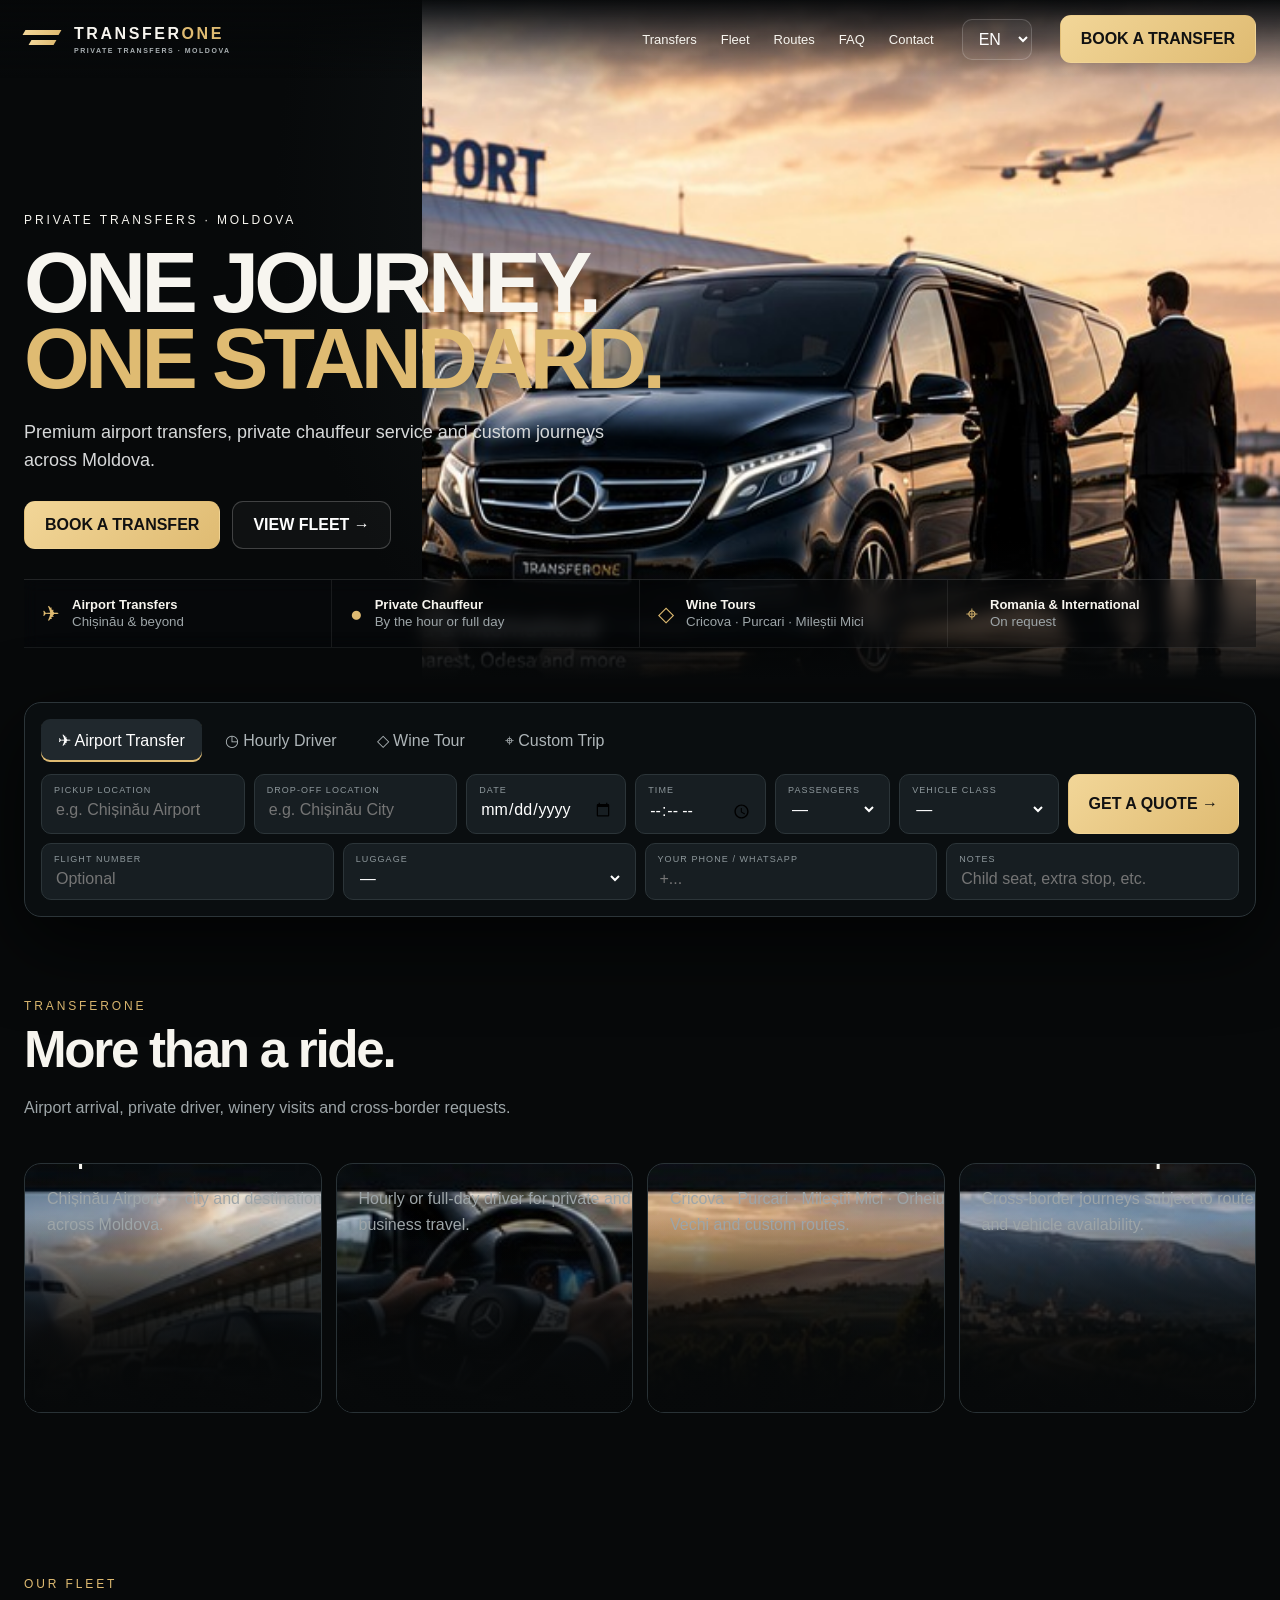
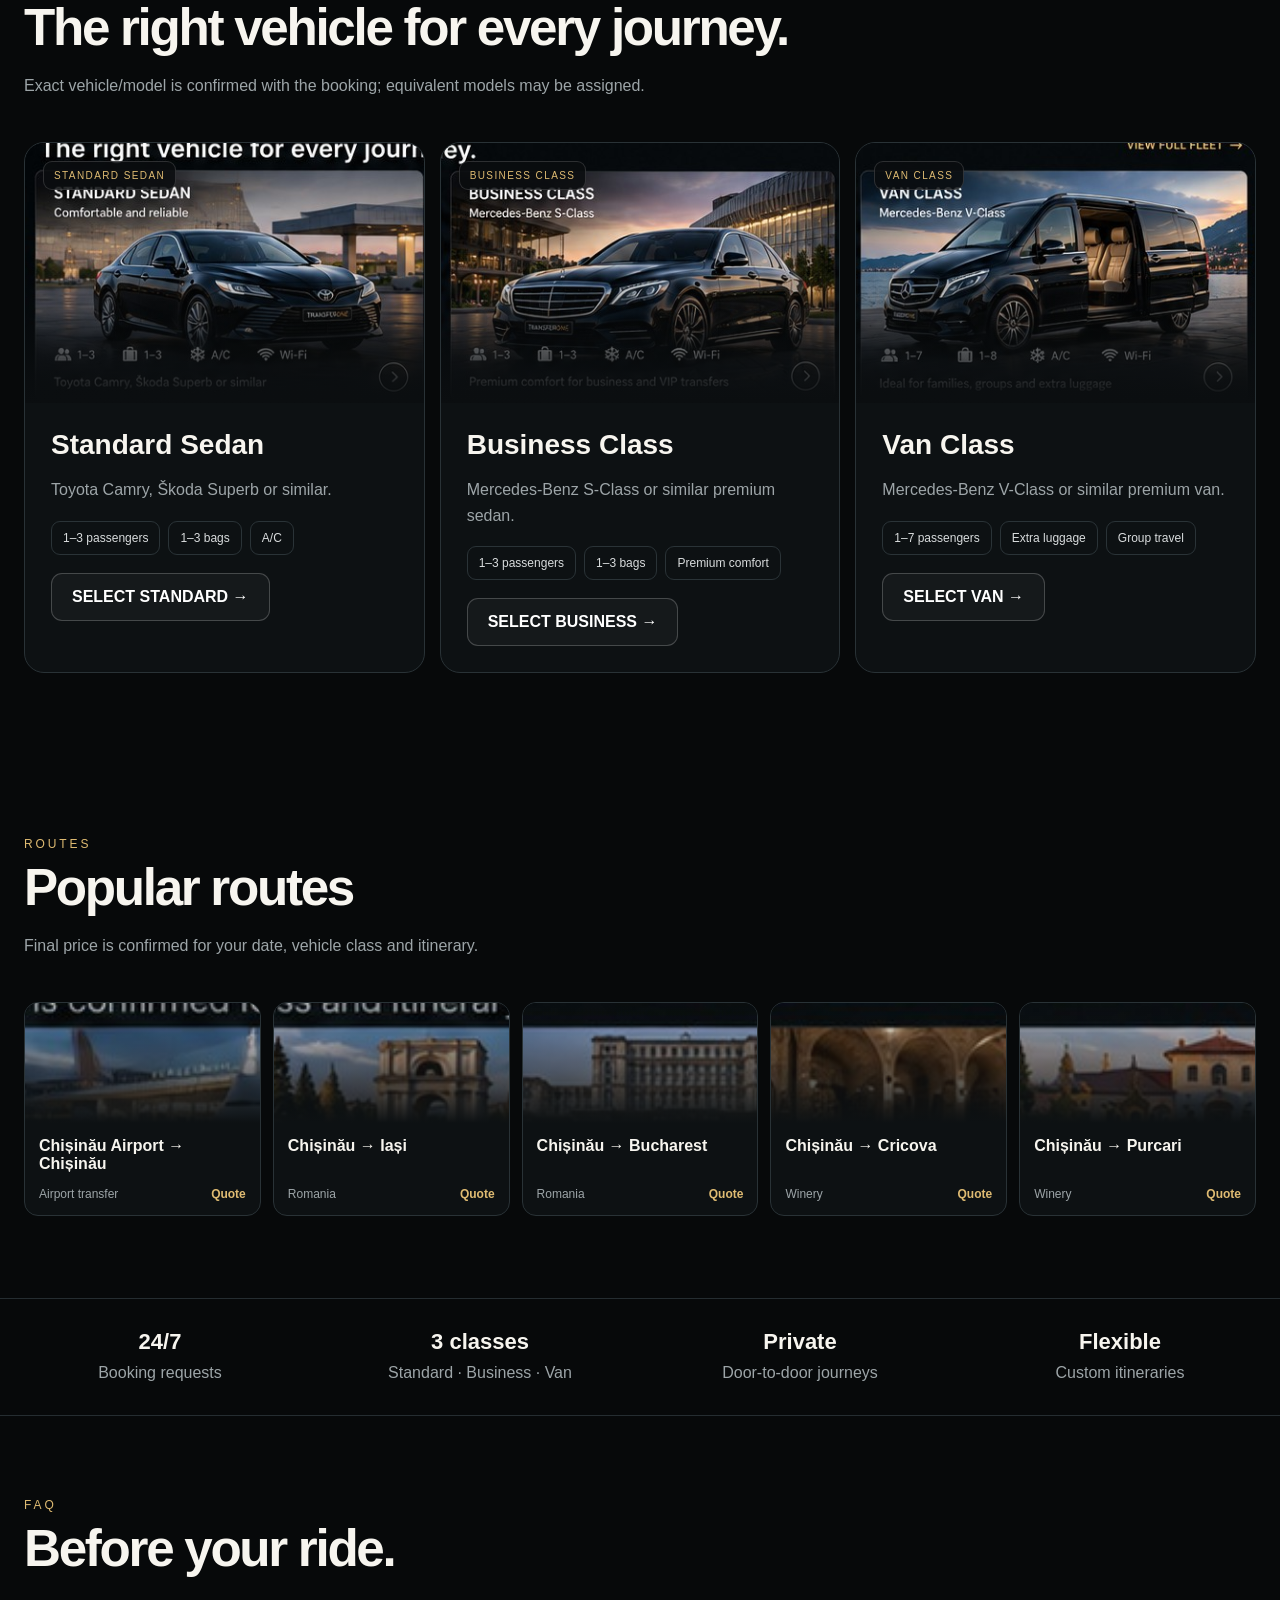
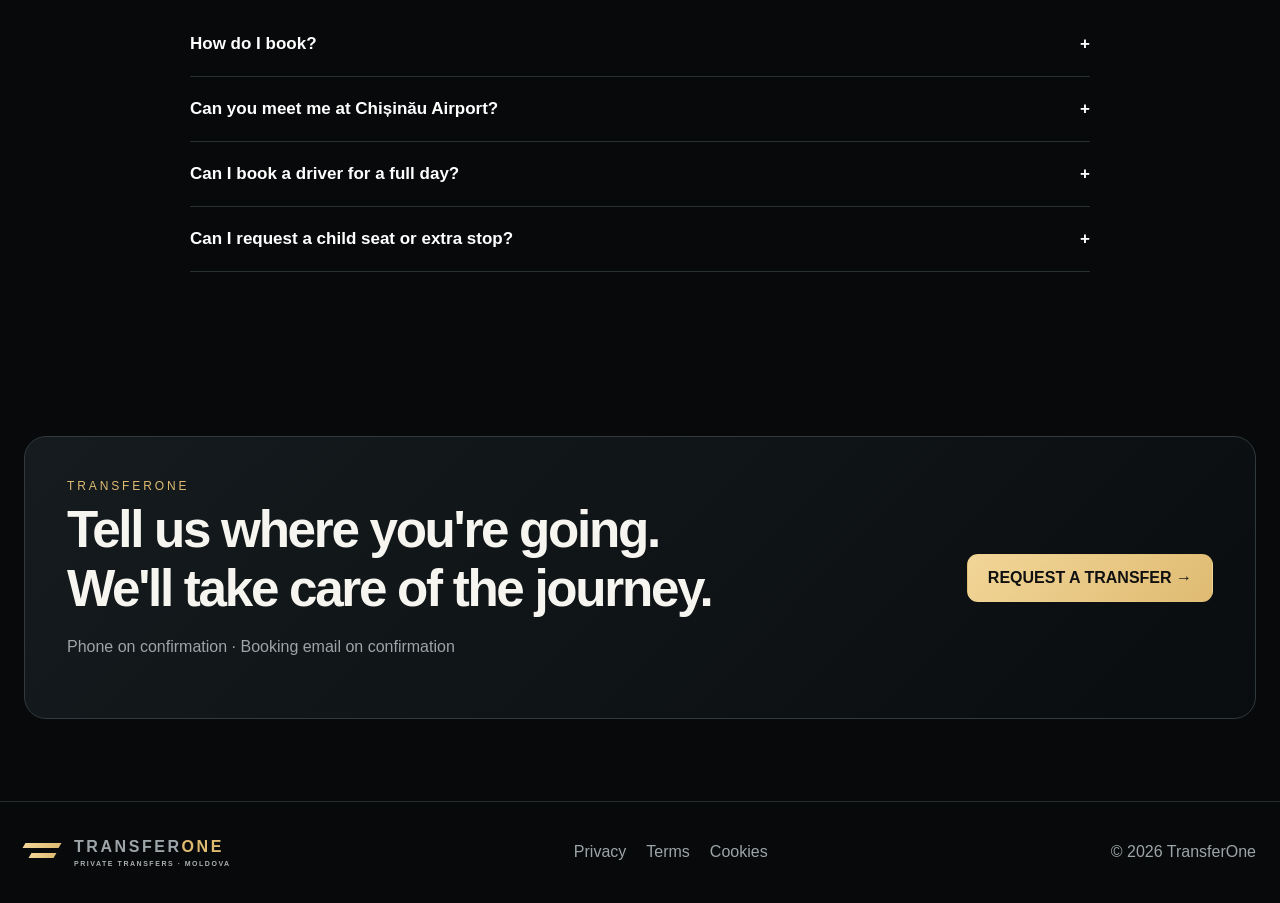
==== commit 1cdcc044: "Add files via upload" ====
--- a/index.html
+++ b/index.html
@@ -1,10 +1,10 @@
 <!doctype html><html lang="en"><head><meta charset="utf-8"><meta name="viewport" content="width=device-width,initial-scale=1,viewport-fit=cover"><meta name="theme-color" content="#07090a"><title>TransferOne — Private Transfers & Chauffeur in Moldova</title><meta name="description" content="Premium private airport transfers, chauffeur service, wine tours and custom journeys across Moldova from Chișinău."><link rel="canonical" href="https://transferone.md/"><meta property="og:title" content="TransferOne — Private Transfers Moldova"><meta property="og:description" content="One journey. One standard. Premium private transfers across Moldova."><meta property="og:type" content="website"><meta property="og:url" content="https://transferone.md/"><meta property="og:image" content="https://transferone.md/assets/transferone-hero.jpg"><link rel="stylesheet" href="styles.css"><script type="application/ld+json">{"@context":"https://schema.org","@type":"TransportationService","name":"TransferOne","url":"https://transferone.md/","areaServed":{"@type":"Country","name":"Moldova"},"serviceType":["Airport transfer","Private chauffeur","Private tours"]}</script></head><body>
 <header class="nav"><div class="wrap navin"><a class="logo" href="/"><span class="logoMark"></span><span>TRANSFER<span style="color:var(--gold)">ONE</span><small>PRIVATE TRANSFERS · MOLDOVA</small></span></a><nav class="navlinks"><a href="#services">Transfers</a><a href="#fleet">Fleet</a><a href="#routes">Routes</a><a href="#faq">FAQ</a><a href="#contact">Contact</a></nav><select id="language" class="lang" aria-label="Language"><option>EN</option><option>RO</option><option>RU</option><option>IT</option></select><a href="#book" class="btn gold" data-t="book">BOOK A TRANSFER</a><button id="menuBtn" class="btn mobileBtn" aria-label="Menu">☰</button></div></header><div class="mobileMenu" id="mobileMenu"><a href="#services">Transfers</a><a href="#fleet">Fleet</a><a href="#routes">Routes</a><a href="#faq">FAQ</a><a href="#contact">Contact</a></div>
-<main><section class="hero"><div class="heroScene" aria-hidden="true"></div><div class="wrap"><div class="heroContent"><div class="eyebrow">PRIVATE TRANSFERS · MOLDOVA</div><h1 data-t="hero">ONE JOURNEY.<br><span>ONE STANDARD.</span></h1><p class="lead" data-t="lead">Premium airport transfers, private chauffeur service and custom journeys across Moldova.</p><div class="heroBtns"><a class="btn gold" href="#book" data-t="book">BOOK A TRANSFER</a><a class="btn" href="#fleet">VIEW FLEET →</a></div></div></div><div class="serviceStrip"><div class="wrap serviceStripIn"><div class="serviceMini"><span class="serviceIcon">✈</span><span><b>Airport Transfers</b><small>Chișinău & beyond</small></span></div><div class="serviceMini"><span class="serviceIcon">●</span><span><b>Private Chauffeur</b><small>By the hour or full day</small></span></div><div class="serviceMini"><span class="serviceIcon">◇</span><span><b>Wine Tours</b><small>Cricova · Purcari · Mileștii Mici</small></span></div><div class="serviceMini"><span class="serviceIcon">⌖</span><span><b>Romania & International</b><small>On request</small></span></div></div></div></section>
+<main><section class="hero"><div class="heroScene" aria-hidden="true"><video class="heroVideo" autoplay muted loop playsinline preload="metadata" poster="assets/hero-fallback.jpg"><source src="assets/hero-vclass.mp4" type="video/mp4"></video></div><div class="wrap"><div class="heroContent"><div class="eyebrow">PRIVATE TRANSFERS · MOLDOVA</div><h1 data-t="hero">ONE JOURNEY.<br><span>ONE STANDARD.</span></h1><p class="lead" data-t="lead">Premium airport transfers, private chauffeur service and custom journeys across Moldova.</p><div class="heroBtns"><a class="btn gold" href="#book" data-t="book">BOOK A TRANSFER</a><a class="btn" href="#fleet">VIEW FLEET →</a></div></div></div><div class="serviceStrip"><div class="wrap serviceStripIn"><div class="serviceMini"><span class="serviceIcon">✈</span><span><b>Airport Transfers</b><small>Chișinău & beyond</small></span></div><div class="serviceMini"><span class="serviceIcon">●</span><span><b>Private Chauffeur</b><small>By the hour or full day</small></span></div><div class="serviceMini"><span class="serviceIcon">◇</span><span><b>Wine Tours</b><small>Cricova · Purcari · Mileștii Mici</small></span></div><div class="serviceMini"><span class="serviceIcon">⌖</span><span><b>Romania & International</b><small>On request</small></span></div></div></div></section>
 <div class="quote" id="book"><div class="wrap"><div class="quoteBox"><div class="tabs"><button class="tab active" data-mode="Transfer">✈ Airport Transfer</button><button class="tab" data-mode="Hourly Driver">◷ Hourly Driver</button><button class="tab" data-mode="Wine Tour">◇ Wine Tour</button><button class="tab" data-mode="Custom Trip">⌖ Custom Trip</button></div><div class="formgrid"><div class="field"><label data-t="pickup">Pickup location</label><input id="pickup" placeholder="e.g. Chișinău Airport" required></div><div class="field"><label data-t="dropoff">Drop-off location</label><input id="dropoff" placeholder="e.g. Chișinău City" required></div><div class="field"><label data-t="date">Date</label><input id="date" type="date" required></div><div class="field"><label data-t="time">Time</label><input id="time" type="time" required></div><div class="field"><label data-t="passengers">Passengers</label><select id="pax"><option value="">—</option><option>1</option><option>2</option><option>3</option><option>4</option><option>5</option><option>6</option><option>7</option><option>8+</option></select></div><div class="field"><label data-t="vehicle">Vehicle class</label><select id="vehicleClass"><option value="">—</option><option>Standard Sedan</option><option>Business Class</option><option>Van Class</option></select></div><button class="btn gold" onclick="submitBooking()" data-t="quote">GET A QUOTE →</button></div><div class="extraForm"><div class="field"><label data-t="flight">Flight number</label><input id="flight" placeholder="Optional"></div><div class="field"><label data-t="luggage">Luggage</label><select id="luggage"><option value="">—</option><option>1</option><option>2</option><option>3</option><option>4</option><option>5+</option></select></div><div class="field"><label data-t="contact">Your phone / WhatsApp</label><input id="contact" placeholder="+..." required></div><div class="field"><label data-t="notes">Notes</label><input id="notes" placeholder="Child seat, extra stop, etc."></div></div><div id="formStatus" class="status"></div></div></div></div>
-<section id="services"><div class="wrap fade"><div class="sectionHead"><div><div class="kicker">TRANSFERONE</div><h2 data-t="services">More than a ride.</h2><p class="muted">Airport arrival, private driver, winery visits and cross-border requests.</p></div></div><div class="cards"><article class="card"><div class="cardText"><h3>Airport Transfers</h3><p class="muted">Chișinău Airport ↔ city and destinations across Moldova.</p></div></article><article class="card"><div class="cardText"><h3>Private Chauffeur</h3><p class="muted">Hourly or full-day driver for private and business travel.</p></div></article><article class="card"><div class="cardText"><h3>Wine & Moldova Tours</h3><p class="muted">Cricova · Purcari · Mileștii Mici · Orheiul Vechi and custom routes.</p></div></article><article class="card"><div class="cardText"><h3>International Requests</h3><p class="muted">Cross-border journeys subject to route and vehicle availability.</p></div></article></div></div></section>
+<section id="services"><div class="wrap fade"><div class="sectionHead"><div><div class="kicker">TRANSFERONE</div><h2 data-t="services">More than a ride.</h2><p class="muted">Airport arrival, private driver, winery visits and cross-border requests.</p></div></div><div class="cards"><article class="card servicePhoto airportPhoto"><div class="cardText"><h3>Airport Transfers</h3><p class="muted">Chișinău Airport ↔ city and destinations across Moldova.</p></div></article><article class="card servicePhoto chauffeurPhoto"><div class="cardText"><h3>Private Chauffeur</h3><p class="muted">Hourly or full-day driver for private and business travel.</p></div></article><article class="card servicePhoto winePhoto"><div class="cardText"><h3>Wine & Moldova Tours</h3><p class="muted">Cricova · Purcari · Mileștii Mici · Orheiul Vechi and custom routes.</p></div></article><article class="card servicePhoto internationalPhoto"><div class="cardText"><h3>International Requests</h3><p class="muted">Cross-border journeys subject to route and vehicle availability.</p></div></article></div></div></section>
 <section id="fleet"><div class="wrap fade"><div class="sectionHead"><div><div class="kicker">OUR FLEET</div><h2 data-t="fleet">The right vehicle for every journey.</h2><p class="muted">Exact vehicle/model is confirmed with the booking; equivalent models may be assigned.</p></div></div><div class="fleet"><article class="fleetCard"><div class="fleetVisual" style="background-image:url('assets/standard.jpg')"><span class="classTag" data-t="standard">STANDARD SEDAN</span></div><div class="fleetInfo"><h3>Standard Sedan</h3><p class="muted">Toyota Camry, Škoda Superb or similar.</p><div class="specs"><span class="spec">1–3 passengers</span><span class="spec">1–3 bags</span><span class="spec">A/C</span></div><button class="btn" onclick="chooseVehicle('Standard Sedan')">SELECT STANDARD →</button></div></article><article class="fleetCard"><div class="fleetVisual" style="background-image:url('assets/business.jpg')"><span class="classTag" data-t="business">BUSINESS CLASS</span></div><div class="fleetInfo"><h3>Business Class</h3><p class="muted">Mercedes-Benz S-Class or similar premium sedan.</p><div class="specs"><span class="spec">1–3 passengers</span><span class="spec">1–3 bags</span><span class="spec">Premium comfort</span></div><button class="btn" onclick="chooseVehicle('Business Class')">SELECT BUSINESS →</button></div></article><article class="fleetCard"><div class="fleetVisual" style="background-image:url('assets/van.jpg')"><span class="classTag" data-t="van">VAN CLASS</span></div><div class="fleetInfo"><h3>Van Class</h3><p class="muted">Mercedes-Benz V-Class or similar premium van.</p><div class="specs"><span class="spec">1–7 passengers</span><span class="spec">Extra luggage</span><span class="spec">Group travel</span></div><button class="btn" onclick="chooseVehicle('Van Class')">SELECT VAN →</button></div></article></div></div></section>
-<section id="routes"><div class="wrap fade"><div class="sectionHead"><div><div class="kicker">ROUTES</div><h2 data-t="routes">Popular routes</h2><p class="muted">Final price is confirmed for your date, vehicle class and itinerary.</p></div></div><div class="routes"><a class="route" href="route/chisinau-airport.html"><div class="routePic"></div><div class="routeBody"><b>Chișinău Airport → Chișinău</b><div class="routeMeta"><span>Airport transfer</span><span class="price">Quote</span></div></div></a><a class="route" href="route/iasi.html"><div class="routePic"></div><div class="routeBody"><b>Chișinău → Iași</b><div class="routeMeta"><span>Romania</span><span class="price">Quote</span></div></div></a><a class="route" href="route/bucharest.html"><div class="routePic"></div><div class="routeBody"><b>Chișinău → Bucharest</b><div class="routeMeta"><span>Romania</span><span class="price">Quote</span></div></div></a><a class="route" href="route/cricova.html"><div class="routePic"></div><div class="routeBody"><b>Chișinău → Cricova</b><div class="routeMeta"><span>Winery</span><span class="price">Quote</span></div></div></a><a class="route" href="route/purcari.html"><div class="routePic"></div><div class="routeBody"><b>Chișinău → Purcari</b><div class="routeMeta"><span>Winery</span><span class="price">Quote</span></div></div></a></div></div></section>
+<section id="routes"><div class="wrap fade"><div class="sectionHead"><div><div class="kicker">ROUTES</div><h2 data-t="routes">Popular routes</h2><p class="muted">Final price is confirmed for your date, vehicle class and itinerary.</p></div></div><div class="routes"><a class="route" href="route/chisinau-airport.html"><div class="routePic route-airport"></div><div class="routeBody"><b>Chișinău Airport → Chișinău</b><div class="routeMeta"><span>Airport transfer</span><span class="price">Quote</span></div></div></a><a class="route" href="route/iasi.html"><div class="routePic route-iasi"></div><div class="routeBody"><b>Chișinău → Iași</b><div class="routeMeta"><span>Romania</span><span class="price">Quote</span></div></div></a><a class="route" href="route/bucharest.html"><div class="routePic route-bucharest"></div><div class="routeBody"><b>Chișinău → Bucharest</b><div class="routeMeta"><span>Romania</span><span class="price">Quote</span></div></div></a><a class="route" href="route/cricova.html"><div class="routePic route-cricova"></div><div class="routeBody"><b>Chișinău → Cricova</b><div class="routeMeta"><span>Winery</span><span class="price">Quote</span></div></div></a><a class="route" href="route/purcari.html"><div class="routePic route-purcari"></div><div class="routeBody"><b>Chișinău → Purcari</b><div class="routeMeta"><span>Winery</span><span class="price">Quote</span></div></div></a></div></div></section>
 <div class="trust"><div><strong>24/7</strong><span class="muted">Booking requests</span></div><div><strong>3 classes</strong><span class="muted">Standard · Business · Van</span></div><div><strong>Private</strong><span class="muted">Door-to-door journeys</span></div><div><strong>Flexible</strong><span class="muted">Custom itineraries</span></div></div>
 <section id="faq"><div class="wrap fade"><div class="sectionHead"><div><div class="kicker">FAQ</div><h2 data-t="faq">Before your ride.</h2></div></div><div class="faq"><div class="faqItem"><button class="faqQ">How do I book?<span>+</span></button><div class="faqA">Complete the booking form with pickup, destination, date, time, passengers and vehicle class. Availability and final price are confirmed before the journey.</div></div><div class="faqItem"><button class="faqQ">Can you meet me at Chișinău Airport?<span>+</span></button><div class="faqA">Yes. Add your flight number so pickup can be coordinated with your arrival.</div></div><div class="faqItem"><button class="faqQ">Can I book a driver for a full day?<span>+</span></button><div class="faqA">Yes. Hourly and full-day chauffeur requests can be quoted for business, private trips and tours.</div></div><div class="faqItem"><button class="faqQ">Can I request a child seat or extra stop?<span>+</span></button><div class="faqA">Yes. Add special requirements in the notes field and they will be confirmed with the booking.</div></div></div></div></section>
 <section id="contact"><div class="wrap fade"><div class="cta"><div><div class="kicker">TRANSFERONE</div><h2>Tell us where you're going.<br>We'll take care of the journey.</h2><p class="muted"><a data-phone></a> · <a data-email></a></p></div><a class="btn gold" href="#book">REQUEST A TRANSFER →</a></div></div></section></main>
--- a/styles.css
+++ b/styles.css
@@ -1,5 +1,21 @@
 :root{--bg:#07090a;--panel:#0d1113;--panel2:#151b1e;--ink:#f7f5ef;--muted:#9da5a8;--gold:#dfbb72;--gold2:#f2d698;--line:#293236;--max:1380px}*{box-sizing:border-box}html{scroll-behavior:smooth}body{margin:0;background:var(--bg);color:var(--ink);font-family:Inter,ui-sans-serif,-apple-system,BlinkMacSystemFont,"Segoe UI",sans-serif;overflow-x:hidden}a{color:inherit;text-decoration:none}button,input,select,textarea{font:inherit}.wrap{width:min(var(--max),calc(100% - 48px));margin:auto}.nav{position:fixed;z-index:50;inset:0 0 auto;height:78px;background:linear-gradient(#060809f5,#06080970,transparent);transition:.25s}.nav.scrolled{background:#080a0bf2;backdrop-filter:blur(18px);border-bottom:1px solid #ffffff12}.navin{height:100%;display:flex;align-items:center;gap:28px}.logo{display:flex;align-items:center;gap:12px;font-weight:850;letter-spacing:.16em;white-space:nowrap}.logoMark{width:38px;height:25px;position:relative}.logoMark:before,.logoMark:after{content:"";position:absolute;height:5px;background:linear-gradient(90deg,var(--gold2),var(--gold));transform:skew(-30deg)}.logoMark:before{width:36px;top:3px}.logoMark:after{width:25px;top:13px;left:6px}.logo small{display:block;font-size:7px;letter-spacing:.22em;color:#aab0b3;margin-top:4px}.navlinks{display:flex;gap:24px;margin-left:auto;font-size:13px}.navlinks a:hover{color:var(--gold)}.lang{border:1px solid #ffffff2d;background:#ffffff0b;color:#fff;border-radius:10px;padding:10px 12px}.btn{border:1px solid #ffffff35;background:#ffffff09;color:#fff;border-radius:11px;padding:14px 20px;font-weight:760;display:inline-flex;align-items:center;justify-content:center;gap:9px;cursor:pointer;transition:.2s}.btn:hover{transform:translateY(-1px);border-color:#ffffff66}.gold{background:linear-gradient(135deg,var(--gold2),var(--gold));border-color:transparent;color:#111}
-.hero{min-height:680px;position:relative;display:flex;align-items:center;overflow:hidden;background:radial-gradient(circle at 78% 28%,#283037 0,#121719 30%,#07090a 65%)}.heroScene{position:absolute;z-index:0;right:0;top:0;width:67%;height:100%;background:url('assets/hero-scene.jpg') center right/cover no-repeat}.heroScene:before{content:"";position:absolute;inset:0;background:linear-gradient(90deg,#07090a 0,rgba(7,9,10,.76) 17%,rgba(7,9,10,.12) 55%),linear-gradient(0deg,#07090a 0,transparent 32%)}.hero:after{content:"";position:absolute;inset:auto 0 0;height:140px;background:linear-gradient(transparent,#07090a)}.heroContent{position:relative;z-index:2;padding-top:82px;width:52%}.eyebrow,.kicker{font-size:12px;letter-spacing:.24em;text-transform:uppercase}.hero h1{font-size:clamp(58px,6.6vw,96px);line-height:.9;letter-spacing:-.055em;margin:18px 0 22px}.hero h1 span,.kicker{color:var(--gold)}.lead{font-size:18px;line-height:1.55;color:#d7d9da;max-width:620px}.heroBtns{display:flex;gap:12px;margin-top:26px}.serviceStrip{position:absolute;z-index:3;left:0;right:0;bottom:32px}.serviceStripIn{display:grid;grid-template-columns:repeat(4,1fr);gap:0;border-top:1px solid #ffffff1d;border-bottom:1px solid #ffffff12;background:#07090a66;backdrop-filter:blur(8px)}.serviceMini{padding:17px 18px;display:flex;gap:12px;align-items:center;border-right:1px solid #ffffff15}.serviceMini:last-child{border-right:0}.serviceIcon{font-size:21px;color:var(--gold)}.serviceMini b{display:block;font-size:13px}.serviceMini small{color:#9da5a8}
+.hero{min-height:680px;position:relative;display:flex;align-items:center;overflow:hidden;background:radial-gradient(circle at 78% 28%,#283037 0,#121719 30%,#07090a 65%)}.heroScene{position:absolute;z-index:0;right:0;top:0;width:67%;height:100%;background:url('assets/hero-fallback.jpg') center right/cover no-repeat;overflow:hidden}.heroVideo{position:absolute;inset:0;width:100%;height:100%;object-fit:cover;object-position:center right}.heroScene:before{content:"";position:absolute;inset:0;background:linear-gradient(90deg,#07090a 0,rgba(7,9,10,.76) 17%,rgba(7,9,10,.12) 55%),linear-gradient(0deg,#07090a 0,transparent 32%)}.hero:after{content:"";position:absolute;inset:auto 0 0;height:140px;background:linear-gradient(transparent,#07090a)}.heroContent{position:relative;z-index:2;padding-top:82px;width:52%}.eyebrow,.kicker{font-size:12px;letter-spacing:.24em;text-transform:uppercase}.hero h1{font-size:clamp(58px,6.6vw,96px);line-height:.9;letter-spacing:-.055em;margin:18px 0 22px}.hero h1 span,.kicker{color:var(--gold)}.lead{font-size:18px;line-height:1.55;color:#d7d9da;max-width:620px}.heroBtns{display:flex;gap:12px;margin-top:26px}.serviceStrip{position:absolute;z-index:3;left:0;right:0;bottom:32px}.serviceStripIn{display:grid;grid-template-columns:repeat(4,1fr);gap:0;border-top:1px solid #ffffff1d;border-bottom:1px solid #ffffff12;background:#07090a66;backdrop-filter:blur(8px)}.serviceMini{padding:17px 18px;display:flex;gap:12px;align-items:center;border-right:1px solid #ffffff15}.serviceMini:last-child{border-right:0}.serviceIcon{font-size:21px;color:var(--gold)}.serviceMini b{display:block;font-size:13px}.serviceMini small{color:#9da5a8}
 .quote{position:relative;z-index:5;margin-top:0;padding-top:22px}.quoteBox{border:1px solid #2c3539;background:#0b0f11f3;box-shadow:0 25px 80px #000b;border-radius:17px;padding:16px;backdrop-filter:blur(18px)}.tabs{display:flex;gap:6px;margin-bottom:12px;overflow:auto}.tab{padding:12px 17px;border-radius:9px;color:#aeb5b8;white-space:nowrap;cursor:pointer;border:0;background:transparent}.tab.active{background:#20282d;color:#fff;box-shadow:inset 0 -2px var(--gold)}.formgrid{display:grid;grid-template-columns:1.15fr 1.15fr .72fr .65fr .65fr .9fr auto;gap:9px}.field{background:#171e22;border:1px solid #2c3539;border-radius:10px;padding:10px 12px}.field label{display:block;font-size:9px;text-transform:uppercase;letter-spacing:.12em;color:#8e989c;margin-bottom:5px}.field input,.field select,.field textarea{width:100%;border:0;outline:0;background:transparent;color:#fff}.field select option{color:#111}.extraForm{display:grid;grid-template-columns:repeat(4,1fr);gap:9px;margin-top:9px}.status{font-size:12px;color:#c6cacc;margin:10px 2px 0;display:none}.status.show{display:block}.status.error{color:#ffb2a7}section{padding:82px 0}.sectionHead{display:flex;justify-content:space-between;align-items:end;gap:25px;margin-bottom:27px}h2{font-size:clamp(34px,4vw,54px);letter-spacing:-.045em;margin:7px 0}.muted{color:var(--muted);line-height:1.6}.cards{display:grid;grid-template-columns:repeat(4,1fr);gap:14px}.card{height:250px;border-radius:17px;overflow:hidden;position:relative;border:1px solid var(--line);background:linear-gradient(145deg,#334047,#111719)}.card:after{content:"";position:absolute;inset:0;background:linear-gradient(transparent 20%,#07090af0 90%)}.cardText{position:absolute;z-index:2;left:22px;right:22px;bottom:20px}.card h3{font-size:22px;margin:0 0 5px}.fleet{display:grid;grid-template-columns:repeat(3,1fr);gap:15px}.fleetCard{border:1px solid var(--line);border-radius:20px;overflow:hidden;background:var(--panel)}.fleetVisual{height:260px;background-size:cover;background-position:center;position:relative}.fleetVisual:after{content:"";position:absolute;inset:0;background:linear-gradient(transparent 45%,#0b0e10)}.classTag{position:absolute;left:18px;top:18px;z-index:2;background:#0b0e10d9;border:1px solid #ffffff25;padding:8px 10px;border-radius:9px;font-size:10px;letter-spacing:.14em;color:var(--gold)}.fleetInfo{padding:26px}.fleetInfo h3{font-size:28px;margin:0 0 8px}.specs{display:flex;flex-wrap:wrap;gap:8px;margin:18px 0}.spec{padding:9px 11px;border:1px solid #2a3337;border-radius:9px;color:#d9dcdd;font-size:12px}.routes{display:grid;grid-template-columns:repeat(5,1fr);gap:12px}.route{background:#0d1113;border:1px solid var(--line);border-radius:14px;overflow:hidden}.routePic{height:120px;background:linear-gradient(140deg,#56666d,#1d2529 55%,#91784a);position:relative}.routePic:after{content:"";position:absolute;inset:0;background:linear-gradient(transparent,#0d1113)}.routeBody{padding:14px}.routeBody b{display:block;min-height:38px}.routeMeta{display:flex;justify-content:space-between;align-items:center;margin-top:12px;font-size:12px;color:#9da5a8}.price{color:var(--gold);font-weight:800}.trust{display:grid;grid-template-columns:repeat(4,1fr);border-block:1px solid #252d31}.trust div{text-align:center;padding:30px 12px}.trust strong{display:block;font-size:22px;margin-bottom:5px}.faq{max-width:900px;margin:auto}.faqItem{border-bottom:1px solid #293135}.faqQ{width:100%;border:0;background:none;color:#fff;text-align:left;padding:22px 0;font-weight:700;font-size:17px;display:flex;justify-content:space-between;cursor:pointer}.faqA{display:none;color:#9ea6aa;padding:0 0 22px;line-height:1.6}.faqItem.open .faqA{display:block}.cta{border:1px solid #313a3e;background:linear-gradient(135deg,#151b1e,#0a0d0f);border-radius:22px;padding:42px;display:flex;justify-content:space-between;align-items:center;gap:30px}.footer{border-top:1px solid #252d31;padding:36px 0;color:#9da5a8}.foot{display:flex;align-items:center;gap:30px;justify-content:space-between}.footlinks{display:flex;gap:20px}.legal{padding:120px 0 70px;max-width:900px}.legal h1{font-size:48px}.legal h2{font-size:26px;margin-top:36px}.legal p,.legal li{color:#aeb5b8;line-height:1.7}.mobileBtn,.mobileMenu{display:none}.fade{opacity:0;transform:translateY(18px);transition:.7s}.fade.show{opacity:1;transform:none}
 @media(max-width:1050px){.navlinks,.nav .gold{display:none}.mobileBtn{display:block;margin-left:auto}.mobileMenu{display:none;position:fixed;z-index:49;top:77px;left:0;right:0;background:#090c0ef7;border-bottom:1px solid var(--line);padding:18px 24px}.mobileMenu.open{display:grid;gap:15px}.hero{min-height:720px}.heroScene{width:78%;opacity:.85}.heroContent{width:68%}.serviceStrip{bottom:18px}.formgrid{grid-template-columns:1fr 1fr 1fr}.formgrid .btn{grid-column:span 3}.extraForm{grid-template-columns:1fr 1fr}.cards{grid-template-columns:1fr 1fr}.routes{grid-template-columns:repeat(3,1fr)}.fleet{grid-template-columns:1fr}.fleetVisual{height:330px}}
 @media(max-width:680px){.wrap{width:min(100% - 28px,var(--max))}.nav{height:70px}.logo{font-size:14px}.logoMark{transform:scale(.85)}.lang{margin-left:auto;padding:8px}.mobileBtn{margin-left:0}.hero{min-height:760px;align-items:flex-start}.heroScene{width:100%;height:52%;top:0;background-position:64% center}.heroScene:before{background:linear-gradient(0deg,#07090a 0,rgba(7,9,10,.35) 42%,rgba(7,9,10,.1)),linear-gradient(90deg,#07090a88,transparent)}.heroContent{width:100%;padding-top:360px}.hero h1{font-size:52px;margin-top:14px}.lead{font-size:16px;max-width:100%}.heroBtns{flex-direction:column;width:100%}.serviceStrip{display:none}.quote{padding-top:14px}.formgrid,.extraForm{grid-template-columns:1fr}.formgrid .btn{grid-column:auto}.cards,.routes{grid-template-columns:1fr}.card{height:220px}.fleetVisual{height:240px}.sectionHead,.cta,.foot{align-items:flex-start;flex-direction:column}.trust{grid-template-columns:1fr 1fr}.footlinks{flex-wrap:wrap}section{padding:62px 0}.cta{padding:28px}.legal h1{font-size:38px}}
+
+/* TransferOne photographic sections */
+.servicePhoto{position:relative;background-size:cover;background-position:center;overflow:hidden}
+.servicePhoto:before{content:"";position:absolute;inset:0;background:linear-gradient(0deg,rgba(5,7,8,.96) 0%,rgba(5,7,8,.62) 44%,rgba(5,7,8,.08) 78%)}
+.servicePhoto .cardText{position:relative;z-index:1;margin-top:auto}
+.airportPhoto{background-image:url('assets/airport-transfer.jpg')}
+.chauffeurPhoto{background-image:url('assets/private-chauffeur.jpg')}
+.winePhoto{background-image:url('assets/wine-tours.jpg')}
+.internationalPhoto{background-image:url('assets/international.jpg')}
+.routePic{background-size:cover!important;background-position:center!important}
+.route-airport{background-image:url('assets/route-airport.jpg')!important}
+.route-iasi{background-image:url('assets/route-iasi.jpg')!important}
+.route-bucharest{background-image:url('assets/route-bucharest.jpg')!important}
+.route-cricova{background-image:url('assets/route-cricova.jpg')!important}
+.route-purcari{background-image:url('assets/route-purcari.jpg')!important}
+@media (prefers-reduced-motion:reduce){.heroVideo{display:none}}
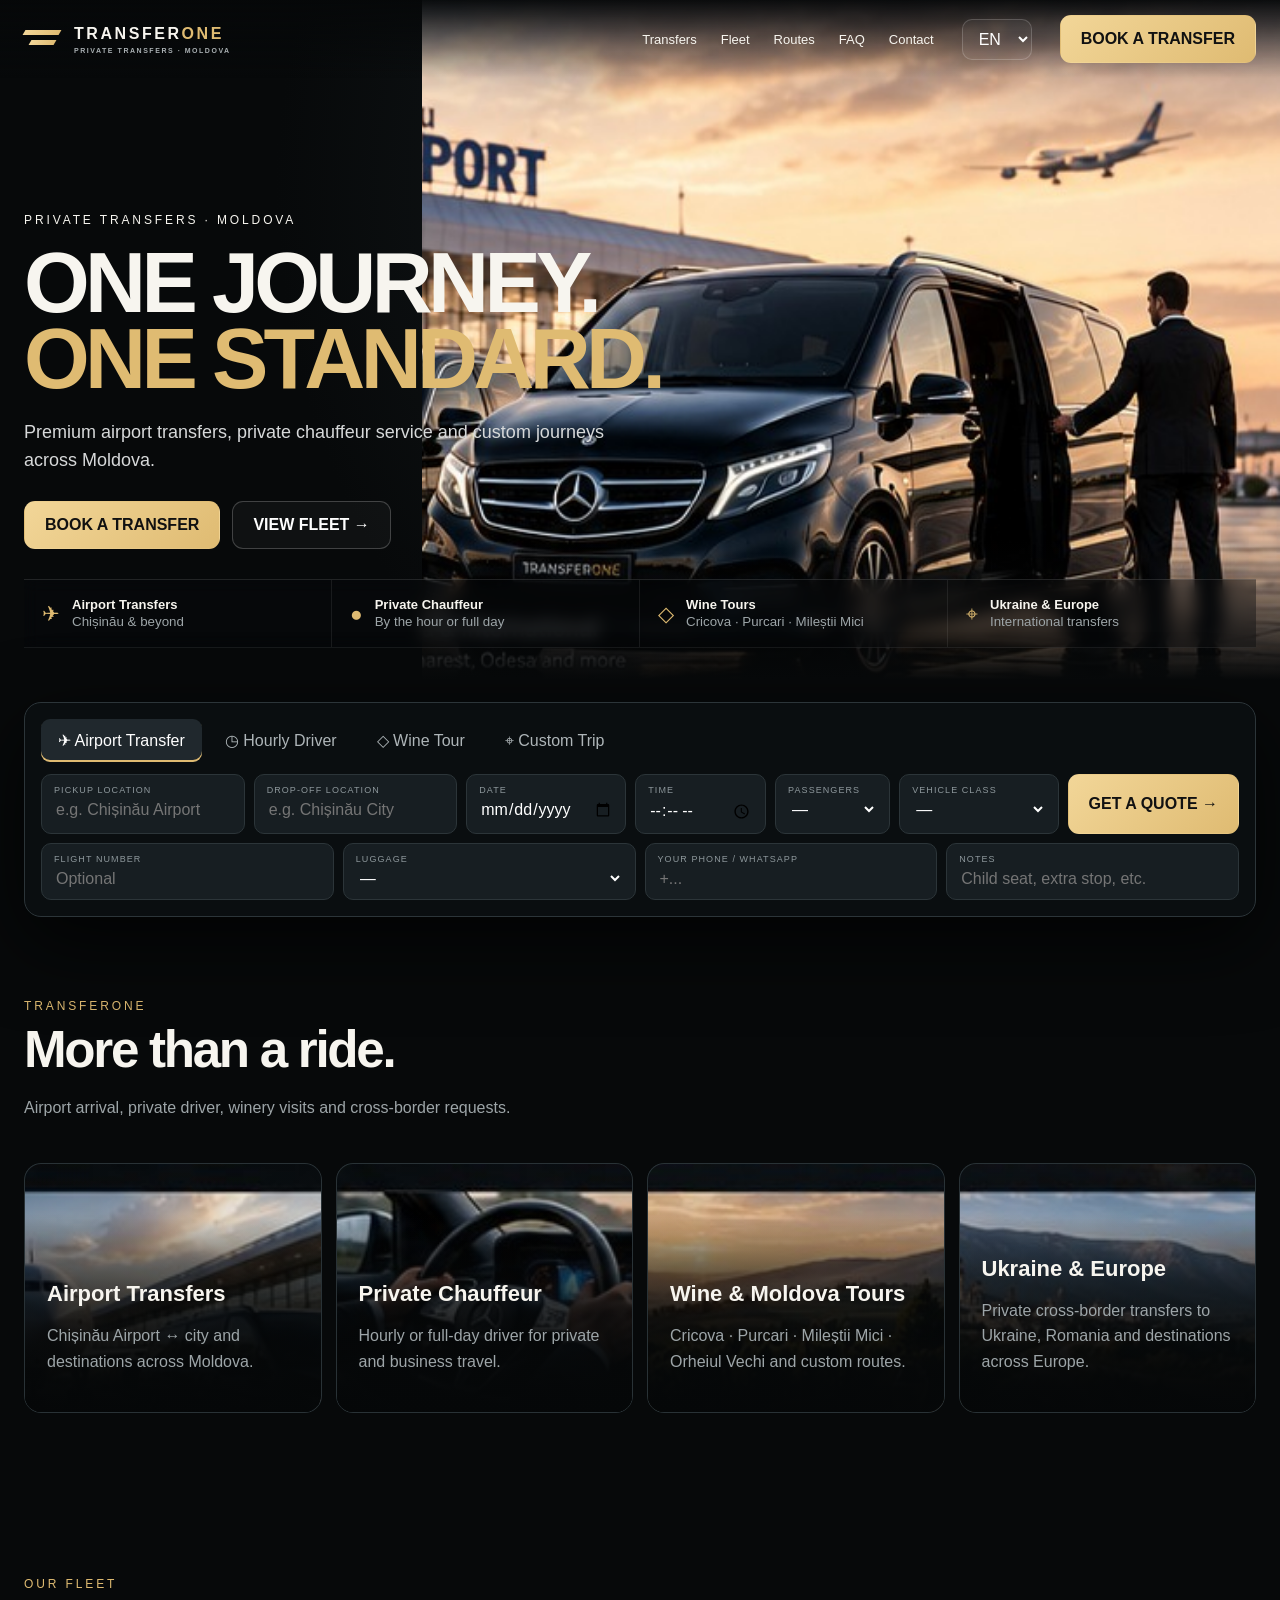
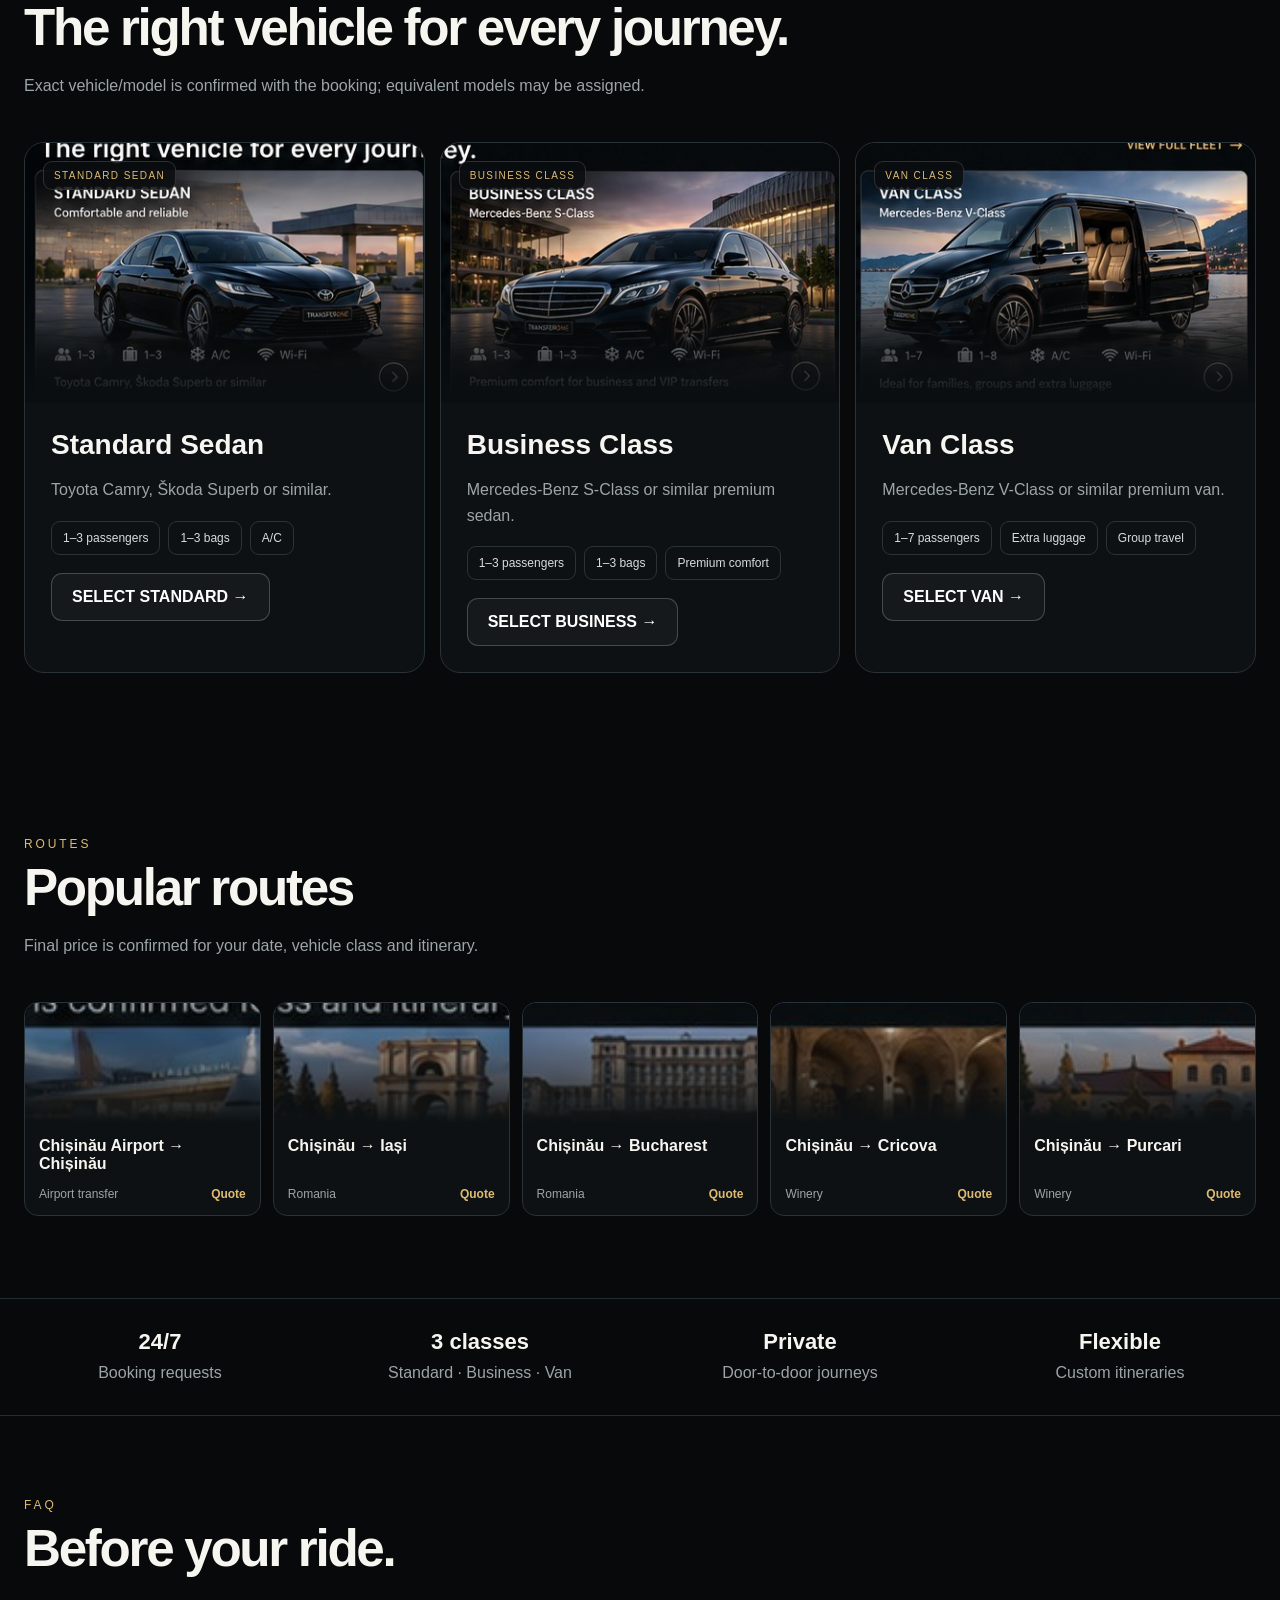
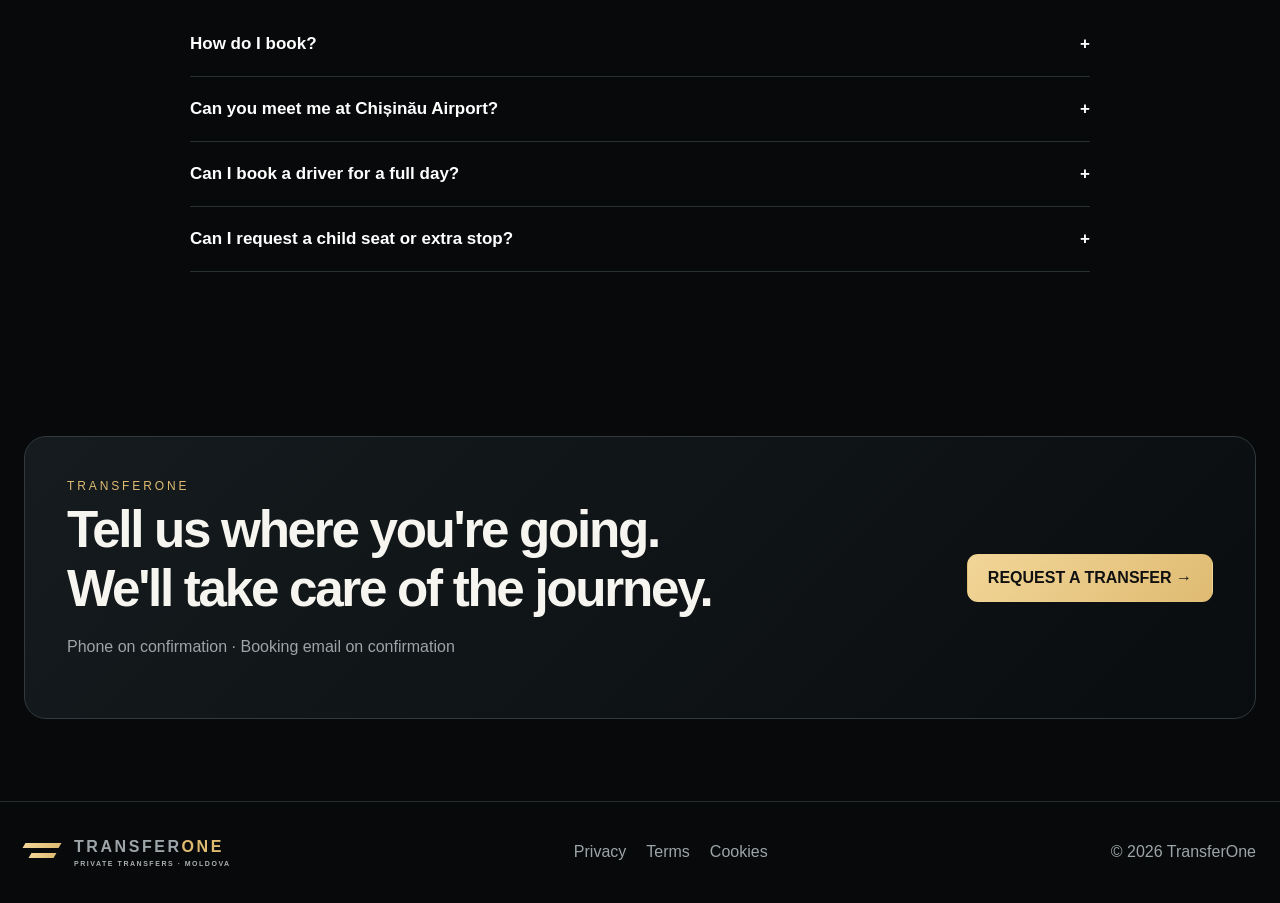
==== commit 08c1de86: "Add files via upload" ====
--- a/index.html
+++ b/index.html
@@ -1,10 +1,10 @@
 <!doctype html><html lang="en"><head><meta charset="utf-8"><meta name="viewport" content="width=device-width,initial-scale=1,viewport-fit=cover"><meta name="theme-color" content="#07090a"><title>TransferOne — Private Transfers & Chauffeur in Moldova</title><meta name="description" content="Premium private airport transfers, chauffeur service, wine tours and custom journeys across Moldova from Chișinău."><link rel="canonical" href="https://transferone.md/"><meta property="og:title" content="TransferOne — Private Transfers Moldova"><meta property="og:description" content="One journey. One standard. Premium private transfers across Moldova."><meta property="og:type" content="website"><meta property="og:url" content="https://transferone.md/"><meta property="og:image" content="https://transferone.md/assets/transferone-hero.jpg"><link rel="stylesheet" href="styles.css"><script type="application/ld+json">{"@context":"https://schema.org","@type":"TransportationService","name":"TransferOne","url":"https://transferone.md/","areaServed":{"@type":"Country","name":"Moldova"},"serviceType":["Airport transfer","Private chauffeur","Private tours"]}</script></head><body>
 <header class="nav"><div class="wrap navin"><a class="logo" href="/"><span class="logoMark"></span><span>TRANSFER<span style="color:var(--gold)">ONE</span><small>PRIVATE TRANSFERS · MOLDOVA</small></span></a><nav class="navlinks"><a href="#services">Transfers</a><a href="#fleet">Fleet</a><a href="#routes">Routes</a><a href="#faq">FAQ</a><a href="#contact">Contact</a></nav><select id="language" class="lang" aria-label="Language"><option>EN</option><option>RO</option><option>RU</option><option>IT</option></select><a href="#book" class="btn gold" data-t="book">BOOK A TRANSFER</a><button id="menuBtn" class="btn mobileBtn" aria-label="Menu">☰</button></div></header><div class="mobileMenu" id="mobileMenu"><a href="#services">Transfers</a><a href="#fleet">Fleet</a><a href="#routes">Routes</a><a href="#faq">FAQ</a><a href="#contact">Contact</a></div>
-<main><section class="hero"><div class="heroScene" aria-hidden="true"><video class="heroVideo" autoplay muted loop playsinline preload="metadata" poster="assets/hero-fallback.jpg"><source src="assets/hero-vclass.mp4" type="video/mp4"></video></div><div class="wrap"><div class="heroContent"><div class="eyebrow">PRIVATE TRANSFERS · MOLDOVA</div><h1 data-t="hero">ONE JOURNEY.<br><span>ONE STANDARD.</span></h1><p class="lead" data-t="lead">Premium airport transfers, private chauffeur service and custom journeys across Moldova.</p><div class="heroBtns"><a class="btn gold" href="#book" data-t="book">BOOK A TRANSFER</a><a class="btn" href="#fleet">VIEW FLEET →</a></div></div></div><div class="serviceStrip"><div class="wrap serviceStripIn"><div class="serviceMini"><span class="serviceIcon">✈</span><span><b>Airport Transfers</b><small>Chișinău & beyond</small></span></div><div class="serviceMini"><span class="serviceIcon">●</span><span><b>Private Chauffeur</b><small>By the hour or full day</small></span></div><div class="serviceMini"><span class="serviceIcon">◇</span><span><b>Wine Tours</b><small>Cricova · Purcari · Mileștii Mici</small></span></div><div class="serviceMini"><span class="serviceIcon">⌖</span><span><b>Romania & International</b><small>On request</small></span></div></div></div></section>
+<main><section class="hero"><div class="heroScene" aria-hidden="true"><video class="heroVideo" autoplay muted loop playsinline preload="metadata" poster="assets/hero-fallback.jpg"><source src="assets/hero-vclass.mp4" type="video/mp4"></video></div><div class="wrap"><div class="heroContent"><div class="eyebrow">PRIVATE TRANSFERS · MOLDOVA</div><h1 data-t="hero">ONE JOURNEY.<br><span>ONE STANDARD.</span></h1><p class="lead" data-t="lead">Premium airport transfers, private chauffeur service and custom journeys across Moldova.</p><div class="heroBtns"><a class="btn gold" href="#book" data-t="book">BOOK A TRANSFER</a><a class="btn" href="#fleet">VIEW FLEET →</a></div></div></div><div class="serviceStrip"><div class="wrap serviceStripIn"><div class="serviceMini"><span class="serviceIcon">✈</span><span><b>Airport Transfers</b><small>Chișinău & beyond</small></span></div><div class="serviceMini"><span class="serviceIcon">●</span><span><b>Private Chauffeur</b><small>By the hour or full day</small></span></div><div class="serviceMini"><span class="serviceIcon">◇</span><span><b>Wine Tours</b><small>Cricova · Purcari · Mileștii Mici</small></span></div><div class="serviceMini"><span class="serviceIcon">⌖</span><span><b>Ukraine & Europe</b><small>International transfers</small></span></div></div></div></section>
 <div class="quote" id="book"><div class="wrap"><div class="quoteBox"><div class="tabs"><button class="tab active" data-mode="Transfer">✈ Airport Transfer</button><button class="tab" data-mode="Hourly Driver">◷ Hourly Driver</button><button class="tab" data-mode="Wine Tour">◇ Wine Tour</button><button class="tab" data-mode="Custom Trip">⌖ Custom Trip</button></div><div class="formgrid"><div class="field"><label data-t="pickup">Pickup location</label><input id="pickup" placeholder="e.g. Chișinău Airport" required></div><div class="field"><label data-t="dropoff">Drop-off location</label><input id="dropoff" placeholder="e.g. Chișinău City" required></div><div class="field"><label data-t="date">Date</label><input id="date" type="date" required></div><div class="field"><label data-t="time">Time</label><input id="time" type="time" required></div><div class="field"><label data-t="passengers">Passengers</label><select id="pax"><option value="">—</option><option>1</option><option>2</option><option>3</option><option>4</option><option>5</option><option>6</option><option>7</option><option>8+</option></select></div><div class="field"><label data-t="vehicle">Vehicle class</label><select id="vehicleClass"><option value="">—</option><option>Standard Sedan</option><option>Business Class</option><option>Van Class</option></select></div><button class="btn gold" onclick="submitBooking()" data-t="quote">GET A QUOTE →</button></div><div class="extraForm"><div class="field"><label data-t="flight">Flight number</label><input id="flight" placeholder="Optional"></div><div class="field"><label data-t="luggage">Luggage</label><select id="luggage"><option value="">—</option><option>1</option><option>2</option><option>3</option><option>4</option><option>5+</option></select></div><div class="field"><label data-t="contact">Your phone / WhatsApp</label><input id="contact" placeholder="+..." required></div><div class="field"><label data-t="notes">Notes</label><input id="notes" placeholder="Child seat, extra stop, etc."></div></div><div id="formStatus" class="status"></div></div></div></div>
-<section id="services"><div class="wrap fade"><div class="sectionHead"><div><div class="kicker">TRANSFERONE</div><h2 data-t="services">More than a ride.</h2><p class="muted">Airport arrival, private driver, winery visits and cross-border requests.</p></div></div><div class="cards"><article class="card servicePhoto airportPhoto"><div class="cardText"><h3>Airport Transfers</h3><p class="muted">Chișinău Airport ↔ city and destinations across Moldova.</p></div></article><article class="card servicePhoto chauffeurPhoto"><div class="cardText"><h3>Private Chauffeur</h3><p class="muted">Hourly or full-day driver for private and business travel.</p></div></article><article class="card servicePhoto winePhoto"><div class="cardText"><h3>Wine & Moldova Tours</h3><p class="muted">Cricova · Purcari · Mileștii Mici · Orheiul Vechi and custom routes.</p></div></article><article class="card servicePhoto internationalPhoto"><div class="cardText"><h3>International Requests</h3><p class="muted">Cross-border journeys subject to route and vehicle availability.</p></div></article></div></div></section>
+<section id="services"><div class="wrap fade"><div class="sectionHead"><div><div class="kicker">TRANSFERONE</div><h2 data-t="services">More than a ride.</h2><p class="muted">Airport arrival, private driver, winery visits and cross-border requests.</p></div></div><div class="cards"><article class="card servicePhoto"><img src="assets/airport-transfer.jpg" alt="Airport transfer in Chișinău, Moldova" loading="lazy"><div class="cardText"><h3>Airport Transfers</h3><p class="muted">Chișinău Airport ↔ city and destinations across Moldova.</p></div></article><article class="card servicePhoto"><img src="assets/private-chauffeur.jpg" alt="Private chauffeur service in Moldova" loading="lazy"><div class="cardText"><h3>Private Chauffeur</h3><p class="muted">Hourly or full-day driver for private and business travel.</p></div></article><article class="card servicePhoto"><img src="assets/wine-tours.jpg" alt="Wine tours in Moldova" loading="lazy"><div class="cardText"><h3>Wine & Moldova Tours</h3><p class="muted">Cricova · Purcari · Mileștii Mici · Orheiul Vechi and custom routes.</p></div></article><article class="card servicePhoto"><img src="assets/international.jpg" alt="Private transfers from Moldova to Ukraine and Europe" loading="lazy"><div class="cardText"><h3>Ukraine & Europe</h3><p class="muted">Private cross-border transfers to Ukraine, Romania and destinations across Europe.</p></div></article></div></div></section>
 <section id="fleet"><div class="wrap fade"><div class="sectionHead"><div><div class="kicker">OUR FLEET</div><h2 data-t="fleet">The right vehicle for every journey.</h2><p class="muted">Exact vehicle/model is confirmed with the booking; equivalent models may be assigned.</p></div></div><div class="fleet"><article class="fleetCard"><div class="fleetVisual" style="background-image:url('assets/standard.jpg')"><span class="classTag" data-t="standard">STANDARD SEDAN</span></div><div class="fleetInfo"><h3>Standard Sedan</h3><p class="muted">Toyota Camry, Škoda Superb or similar.</p><div class="specs"><span class="spec">1–3 passengers</span><span class="spec">1–3 bags</span><span class="spec">A/C</span></div><button class="btn" onclick="chooseVehicle('Standard Sedan')">SELECT STANDARD →</button></div></article><article class="fleetCard"><div class="fleetVisual" style="background-image:url('assets/business.jpg')"><span class="classTag" data-t="business">BUSINESS CLASS</span></div><div class="fleetInfo"><h3>Business Class</h3><p class="muted">Mercedes-Benz S-Class or similar premium sedan.</p><div class="specs"><span class="spec">1–3 passengers</span><span class="spec">1–3 bags</span><span class="spec">Premium comfort</span></div><button class="btn" onclick="chooseVehicle('Business Class')">SELECT BUSINESS →</button></div></article><article class="fleetCard"><div class="fleetVisual" style="background-image:url('assets/van.jpg')"><span class="classTag" data-t="van">VAN CLASS</span></div><div class="fleetInfo"><h3>Van Class</h3><p class="muted">Mercedes-Benz V-Class or similar premium van.</p><div class="specs"><span class="spec">1–7 passengers</span><span class="spec">Extra luggage</span><span class="spec">Group travel</span></div><button class="btn" onclick="chooseVehicle('Van Class')">SELECT VAN →</button></div></article></div></div></section>
-<section id="routes"><div class="wrap fade"><div class="sectionHead"><div><div class="kicker">ROUTES</div><h2 data-t="routes">Popular routes</h2><p class="muted">Final price is confirmed for your date, vehicle class and itinerary.</p></div></div><div class="routes"><a class="route" href="route/chisinau-airport.html"><div class="routePic route-airport"></div><div class="routeBody"><b>Chișinău Airport → Chișinău</b><div class="routeMeta"><span>Airport transfer</span><span class="price">Quote</span></div></div></a><a class="route" href="route/iasi.html"><div class="routePic route-iasi"></div><div class="routeBody"><b>Chișinău → Iași</b><div class="routeMeta"><span>Romania</span><span class="price">Quote</span></div></div></a><a class="route" href="route/bucharest.html"><div class="routePic route-bucharest"></div><div class="routeBody"><b>Chișinău → Bucharest</b><div class="routeMeta"><span>Romania</span><span class="price">Quote</span></div></div></a><a class="route" href="route/cricova.html"><div class="routePic route-cricova"></div><div class="routeBody"><b>Chișinău → Cricova</b><div class="routeMeta"><span>Winery</span><span class="price">Quote</span></div></div></a><a class="route" href="route/purcari.html"><div class="routePic route-purcari"></div><div class="routeBody"><b>Chișinău → Purcari</b><div class="routeMeta"><span>Winery</span><span class="price">Quote</span></div></div></a></div></div></section>
+<section id="routes"><div class="wrap fade"><div class="sectionHead"><div><div class="kicker">ROUTES</div><h2 data-t="routes">Popular routes</h2><p class="muted">Final price is confirmed for your date, vehicle class and itinerary.</p></div></div><div class="routes"><a class="route" href="route/chisinau-airport.html"><div class="routePic"><img src="assets/route-airport.jpg" alt="Chișinău Airport transfer" loading="lazy"></div><div class="routeBody"><b>Chișinău Airport → Chișinău</b><div class="routeMeta"><span>Airport transfer</span><span class="price">Quote</span></div></div></a><a class="route" href="route/iasi.html"><div class="routePic"><img src="assets/route-iasi.jpg" alt="Chișinău to Iași private transfer" loading="lazy"></div><div class="routeBody"><b>Chișinău → Iași</b><div class="routeMeta"><span>Romania</span><span class="price">Quote</span></div></div></a><a class="route" href="route/bucharest.html"><div class="routePic"><img src="assets/route-bucharest.jpg" alt="Chișinău to Bucharest private transfer" loading="lazy"></div><div class="routeBody"><b>Chișinău → Bucharest</b><div class="routeMeta"><span>Romania</span><span class="price">Quote</span></div></div></a><a class="route" href="route/cricova.html"><div class="routePic"><img src="assets/route-cricova.jpg" alt="Chișinău to Cricova transfer" loading="lazy"></div><div class="routeBody"><b>Chișinău → Cricova</b><div class="routeMeta"><span>Winery</span><span class="price">Quote</span></div></div></a><a class="route" href="route/purcari.html"><div class="routePic"><img src="assets/route-purcari.jpg" alt="Chișinău to Purcari transfer" loading="lazy"></div><div class="routeBody"><b>Chișinău → Purcari</b><div class="routeMeta"><span>Winery</span><span class="price">Quote</span></div></div></a></div></div></section>
 <div class="trust"><div><strong>24/7</strong><span class="muted">Booking requests</span></div><div><strong>3 classes</strong><span class="muted">Standard · Business · Van</span></div><div><strong>Private</strong><span class="muted">Door-to-door journeys</span></div><div><strong>Flexible</strong><span class="muted">Custom itineraries</span></div></div>
 <section id="faq"><div class="wrap fade"><div class="sectionHead"><div><div class="kicker">FAQ</div><h2 data-t="faq">Before your ride.</h2></div></div><div class="faq"><div class="faqItem"><button class="faqQ">How do I book?<span>+</span></button><div class="faqA">Complete the booking form with pickup, destination, date, time, passengers and vehicle class. Availability and final price are confirmed before the journey.</div></div><div class="faqItem"><button class="faqQ">Can you meet me at Chișinău Airport?<span>+</span></button><div class="faqA">Yes. Add your flight number so pickup can be coordinated with your arrival.</div></div><div class="faqItem"><button class="faqQ">Can I book a driver for a full day?<span>+</span></button><div class="faqA">Yes. Hourly and full-day chauffeur requests can be quoted for business, private trips and tours.</div></div><div class="faqItem"><button class="faqQ">Can I request a child seat or extra stop?<span>+</span></button><div class="faqA">Yes. Add special requirements in the notes field and they will be confirmed with the booking.</div></div></div></div></section>
 <section id="contact"><div class="wrap fade"><div class="cta"><div><div class="kicker">TRANSFERONE</div><h2>Tell us where you're going.<br>We'll take care of the journey.</h2><p class="muted"><a data-phone></a> · <a data-email></a></p></div><a class="btn gold" href="#book">REQUEST A TRANSFER →</a></div></div></section></main>
--- a/styles.css
+++ b/styles.css
@@ -19,3 +19,12 @@
 .route-cricova{background-image:url('assets/route-cricova.jpg')!important}
 .route-purcari{background-image:url('assets/route-purcari.jpg')!important}
 @media (prefers-reduced-motion:reduce){.heroVideo{display:none}}
+
+/* Robust media rendering: actual img elements, not CSS-only backgrounds */
+.servicePhoto{display:flex;align-items:flex-end;isolation:isolate}
+.servicePhoto>img{position:absolute;inset:0;width:100%;height:100%;object-fit:cover;object-position:center;z-index:0;display:block}
+.servicePhoto:before{z-index:1}
+.servicePhoto .cardText{position:relative;z-index:2;left:auto;right:auto;bottom:auto;width:100%;padding:22px;margin:0}
+.routePic{overflow:hidden}
+.routePic>img{width:100%;height:100%;object-fit:cover;object-position:center;display:block}
+.routePic:after{z-index:1}
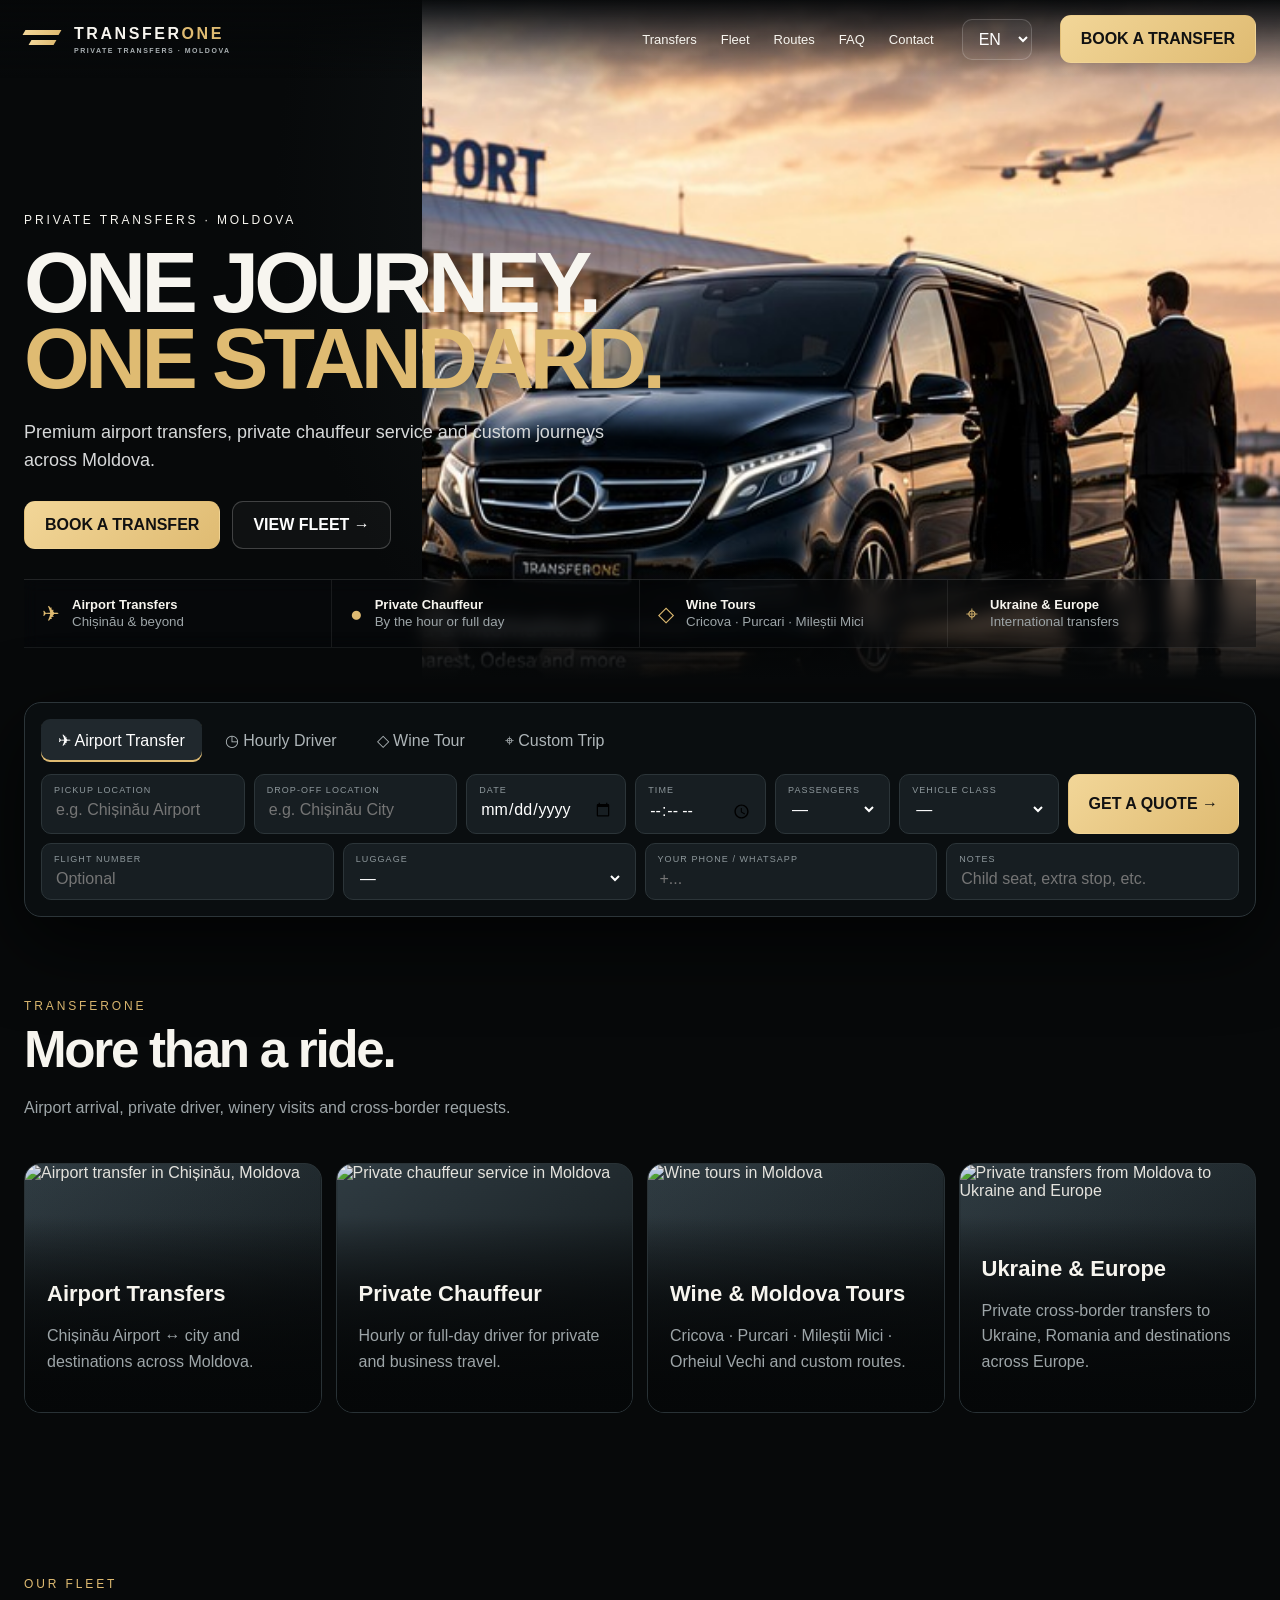
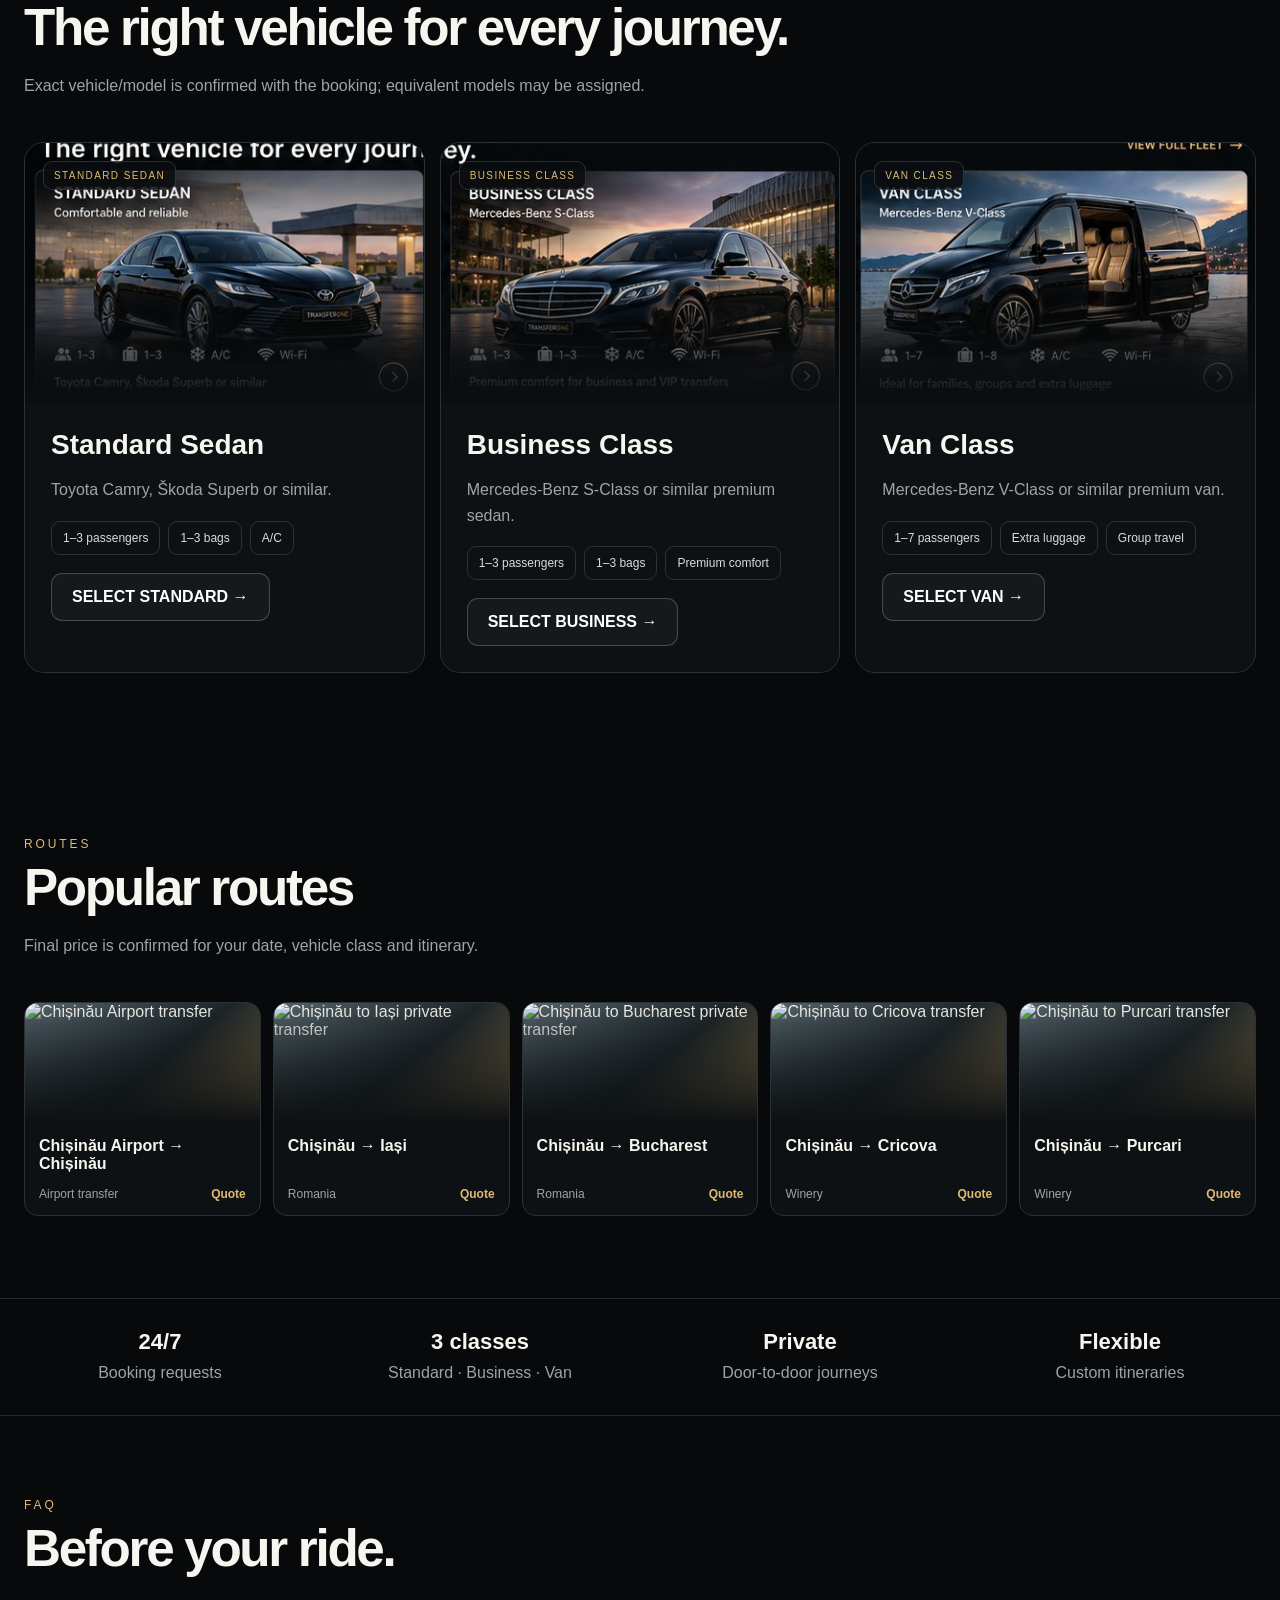
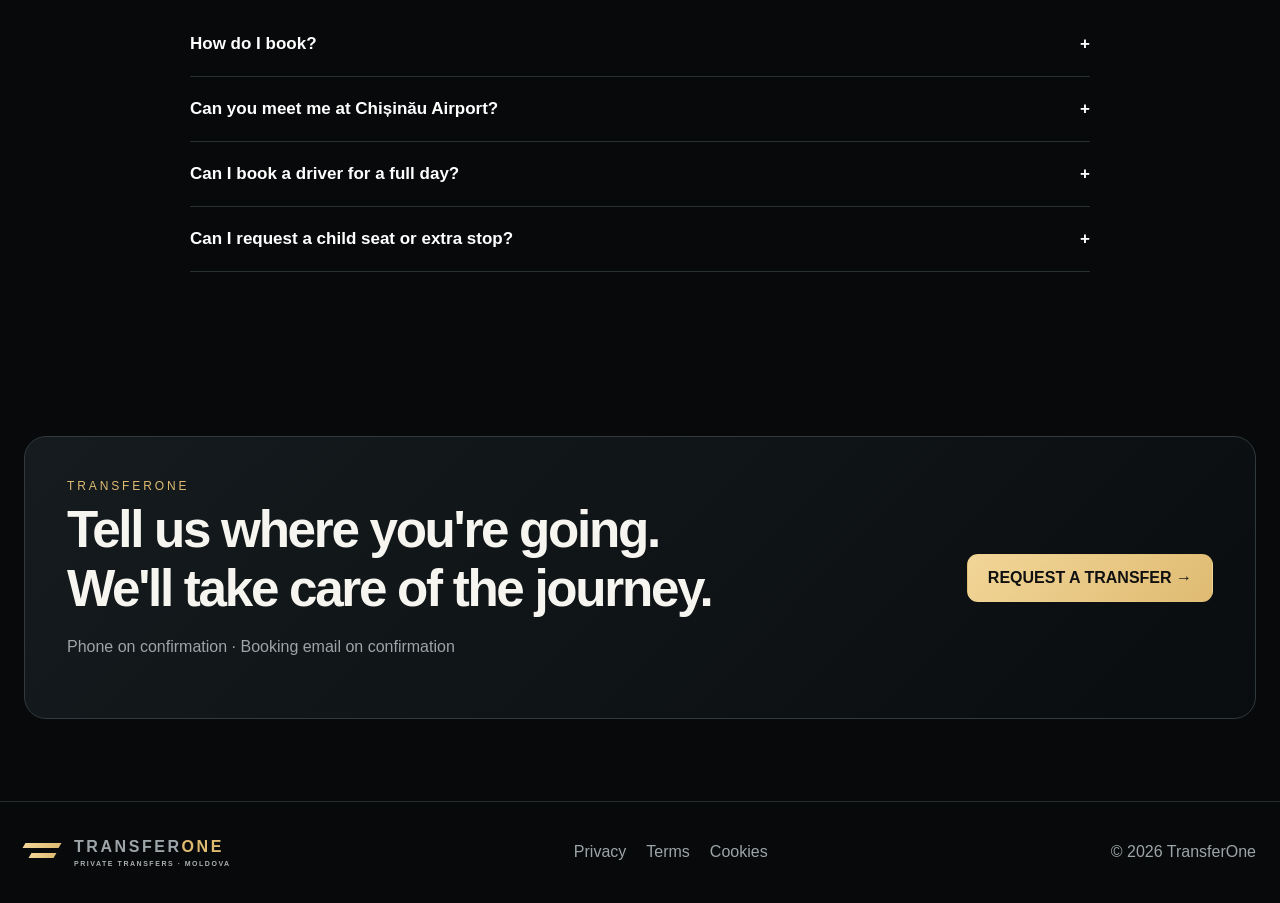
==== commit 1dc734d1: "Add files via upload" ====
--- a/index.html
+++ b/index.html
@@ -1,10 +1,10 @@
 <!doctype html><html lang="en"><head><meta charset="utf-8"><meta name="viewport" content="width=device-width,initial-scale=1,viewport-fit=cover"><meta name="theme-color" content="#07090a"><title>TransferOne — Private Transfers & Chauffeur in Moldova</title><meta name="description" content="Premium private airport transfers, chauffeur service, wine tours and custom journeys across Moldova from Chișinău."><link rel="canonical" href="https://transferone.md/"><meta property="og:title" content="TransferOne — Private Transfers Moldova"><meta property="og:description" content="One journey. One standard. Premium private transfers across Moldova."><meta property="og:type" content="website"><meta property="og:url" content="https://transferone.md/"><meta property="og:image" content="https://transferone.md/assets/transferone-hero.jpg"><link rel="stylesheet" href="styles.css"><script type="application/ld+json">{"@context":"https://schema.org","@type":"TransportationService","name":"TransferOne","url":"https://transferone.md/","areaServed":{"@type":"Country","name":"Moldova"},"serviceType":["Airport transfer","Private chauffeur","Private tours"]}</script></head><body>
 <header class="nav"><div class="wrap navin"><a class="logo" href="/"><span class="logoMark"></span><span>TRANSFER<span style="color:var(--gold)">ONE</span><small>PRIVATE TRANSFERS · MOLDOVA</small></span></a><nav class="navlinks"><a href="#services">Transfers</a><a href="#fleet">Fleet</a><a href="#routes">Routes</a><a href="#faq">FAQ</a><a href="#contact">Contact</a></nav><select id="language" class="lang" aria-label="Language"><option>EN</option><option>RO</option><option>RU</option><option>IT</option></select><a href="#book" class="btn gold" data-t="book">BOOK A TRANSFER</a><button id="menuBtn" class="btn mobileBtn" aria-label="Menu">☰</button></div></header><div class="mobileMenu" id="mobileMenu"><a href="#services">Transfers</a><a href="#fleet">Fleet</a><a href="#routes">Routes</a><a href="#faq">FAQ</a><a href="#contact">Contact</a></div>
-<main><section class="hero"><div class="heroScene" aria-hidden="true"><video class="heroVideo" autoplay muted loop playsinline preload="metadata" poster="assets/hero-fallback.jpg"><source src="assets/hero-vclass.mp4" type="video/mp4"></video></div><div class="wrap"><div class="heroContent"><div class="eyebrow">PRIVATE TRANSFERS · MOLDOVA</div><h1 data-t="hero">ONE JOURNEY.<br><span>ONE STANDARD.</span></h1><p class="lead" data-t="lead">Premium airport transfers, private chauffeur service and custom journeys across Moldova.</p><div class="heroBtns"><a class="btn gold" href="#book" data-t="book">BOOK A TRANSFER</a><a class="btn" href="#fleet">VIEW FLEET →</a></div></div></div><div class="serviceStrip"><div class="wrap serviceStripIn"><div class="serviceMini"><span class="serviceIcon">✈</span><span><b>Airport Transfers</b><small>Chișinău & beyond</small></span></div><div class="serviceMini"><span class="serviceIcon">●</span><span><b>Private Chauffeur</b><small>By the hour or full day</small></span></div><div class="serviceMini"><span class="serviceIcon">◇</span><span><b>Wine Tours</b><small>Cricova · Purcari · Mileștii Mici</small></span></div><div class="serviceMini"><span class="serviceIcon">⌖</span><span><b>Ukraine & Europe</b><small>International transfers</small></span></div></div></div></section>
+<main><section class="hero"><div class="heroScene" aria-hidden="true"><video class="heroVideo" autoplay muted loop playsinline preload="metadata" poster="assets/hero-fallback.jpg"><source src="https://d8j0ntlcm91z4.cloudfront.net/user_3JWGsaSJLWfOhrGs4SoJcKBazjn/hf_20261002_054401_d624f29b-e151-4e2c-a252-e2db59c8b455.mp4" type="video/mp4"></video></div><div class="wrap"><div class="heroContent"><div class="eyebrow">PRIVATE TRANSFERS · MOLDOVA</div><h1 data-t="hero">ONE JOURNEY.<br><span>ONE STANDARD.</span></h1><p class="lead" data-t="lead">Premium airport transfers, private chauffeur service and custom journeys across Moldova.</p><div class="heroBtns"><a class="btn gold" href="#book" data-t="book">BOOK A TRANSFER</a><a class="btn" href="#fleet">VIEW FLEET →</a></div></div></div><div class="serviceStrip"><div class="wrap serviceStripIn"><div class="serviceMini"><span class="serviceIcon">✈</span><span><b>Airport Transfers</b><small>Chișinău & beyond</small></span></div><div class="serviceMini"><span class="serviceIcon">●</span><span><b>Private Chauffeur</b><small>By the hour or full day</small></span></div><div class="serviceMini"><span class="serviceIcon">◇</span><span><b>Wine Tours</b><small>Cricova · Purcari · Mileștii Mici</small></span></div><div class="serviceMini"><span class="serviceIcon">⌖</span><span><b>Ukraine & Europe</b><small>International transfers</small></span></div></div></div></section>
 <div class="quote" id="book"><div class="wrap"><div class="quoteBox"><div class="tabs"><button class="tab active" data-mode="Transfer">✈ Airport Transfer</button><button class="tab" data-mode="Hourly Driver">◷ Hourly Driver</button><button class="tab" data-mode="Wine Tour">◇ Wine Tour</button><button class="tab" data-mode="Custom Trip">⌖ Custom Trip</button></div><div class="formgrid"><div class="field"><label data-t="pickup">Pickup location</label><input id="pickup" placeholder="e.g. Chișinău Airport" required></div><div class="field"><label data-t="dropoff">Drop-off location</label><input id="dropoff" placeholder="e.g. Chișinău City" required></div><div class="field"><label data-t="date">Date</label><input id="date" type="date" required></div><div class="field"><label data-t="time">Time</label><input id="time" type="time" required></div><div class="field"><label data-t="passengers">Passengers</label><select id="pax"><option value="">—</option><option>1</option><option>2</option><option>3</option><option>4</option><option>5</option><option>6</option><option>7</option><option>8+</option></select></div><div class="field"><label data-t="vehicle">Vehicle class</label><select id="vehicleClass"><option value="">—</option><option>Standard Sedan</option><option>Business Class</option><option>Van Class</option></select></div><button class="btn gold" onclick="submitBooking()" data-t="quote">GET A QUOTE →</button></div><div class="extraForm"><div class="field"><label data-t="flight">Flight number</label><input id="flight" placeholder="Optional"></div><div class="field"><label data-t="luggage">Luggage</label><select id="luggage"><option value="">—</option><option>1</option><option>2</option><option>3</option><option>4</option><option>5+</option></select></div><div class="field"><label data-t="contact">Your phone / WhatsApp</label><input id="contact" placeholder="+..." required></div><div class="field"><label data-t="notes">Notes</label><input id="notes" placeholder="Child seat, extra stop, etc."></div></div><div id="formStatus" class="status"></div></div></div></div>
-<section id="services"><div class="wrap fade"><div class="sectionHead"><div><div class="kicker">TRANSFERONE</div><h2 data-t="services">More than a ride.</h2><p class="muted">Airport arrival, private driver, winery visits and cross-border requests.</p></div></div><div class="cards"><article class="card servicePhoto"><img src="assets/airport-transfer.jpg" alt="Airport transfer in Chișinău, Moldova" loading="lazy"><div class="cardText"><h3>Airport Transfers</h3><p class="muted">Chișinău Airport ↔ city and destinations across Moldova.</p></div></article><article class="card servicePhoto"><img src="assets/private-chauffeur.jpg" alt="Private chauffeur service in Moldova" loading="lazy"><div class="cardText"><h3>Private Chauffeur</h3><p class="muted">Hourly or full-day driver for private and business travel.</p></div></article><article class="card servicePhoto"><img src="assets/wine-tours.jpg" alt="Wine tours in Moldova" loading="lazy"><div class="cardText"><h3>Wine & Moldova Tours</h3><p class="muted">Cricova · Purcari · Mileștii Mici · Orheiul Vechi and custom routes.</p></div></article><article class="card servicePhoto"><img src="assets/international.jpg" alt="Private transfers from Moldova to Ukraine and Europe" loading="lazy"><div class="cardText"><h3>Ukraine & Europe</h3><p class="muted">Private cross-border transfers to Ukraine, Romania and destinations across Europe.</p></div></article></div></div></section>
+<section id="services"><div class="wrap fade"><div class="sectionHead"><div><div class="kicker">TRANSFERONE</div><h2 data-t="services">More than a ride.</h2><p class="muted">Airport arrival, private driver, winery visits and cross-border requests.</p></div></div><div class="cards"><article class="card servicePhoto"><img src="https://d8j0ntlcm91z4.cloudfront.net/user_3JWGsaSJLWfOhrGs4SoJcKBazjn/hf_20261002_060107_819902d6-1094-4a00-ae63-d294d702f3fe.png" alt="Airport transfer in Chișinău, Moldova" loading="lazy"><div class="cardText"><h3>Airport Transfers</h3><p class="muted">Chișinău Airport ↔ city and destinations across Moldova.</p></div></article><article class="card servicePhoto"><img src="https://d8j0ntlcm91z4.cloudfront.net/user_3JWGsaSJLWfOhrGs4SoJcKBazjn/hf_20261002_060109_d376d658-be99-472a-a501-4bacae354b61.png" alt="Private chauffeur service in Moldova" loading="lazy"><div class="cardText"><h3>Private Chauffeur</h3><p class="muted">Hourly or full-day driver for private and business travel.</p></div></article><article class="card servicePhoto"><img src="https://d8j0ntlcm91z4.cloudfront.net/user_3JWGsaSJLWfOhrGs4SoJcKBazjn/hf_20261002_060111_0b52bef6-a640-468a-ad42-8f4477157d28.png" alt="Wine tours in Moldova" loading="lazy"><div class="cardText"><h3>Wine & Moldova Tours</h3><p class="muted">Cricova · Purcari · Mileștii Mici · Orheiul Vechi and custom routes.</p></div></article><article class="card servicePhoto"><img src="https://d8j0ntlcm91z4.cloudfront.net/user_3JWGsaSJLWfOhrGs4SoJcKBazjn/hf_20261002_060114_c3688683-5d8b-4809-b6bb-c14ab1d0a628.png" alt="Private transfers from Moldova to Ukraine and Europe" loading="lazy"><div class="cardText"><h3>Ukraine & Europe</h3><p class="muted">Private cross-border transfers to Ukraine, Romania and destinations across Europe.</p></div></article></div></div></section>
 <section id="fleet"><div class="wrap fade"><div class="sectionHead"><div><div class="kicker">OUR FLEET</div><h2 data-t="fleet">The right vehicle for every journey.</h2><p class="muted">Exact vehicle/model is confirmed with the booking; equivalent models may be assigned.</p></div></div><div class="fleet"><article class="fleetCard"><div class="fleetVisual" style="background-image:url('assets/standard.jpg')"><span class="classTag" data-t="standard">STANDARD SEDAN</span></div><div class="fleetInfo"><h3>Standard Sedan</h3><p class="muted">Toyota Camry, Škoda Superb or similar.</p><div class="specs"><span class="spec">1–3 passengers</span><span class="spec">1–3 bags</span><span class="spec">A/C</span></div><button class="btn" onclick="chooseVehicle('Standard Sedan')">SELECT STANDARD →</button></div></article><article class="fleetCard"><div class="fleetVisual" style="background-image:url('assets/business.jpg')"><span class="classTag" data-t="business">BUSINESS CLASS</span></div><div class="fleetInfo"><h3>Business Class</h3><p class="muted">Mercedes-Benz S-Class or similar premium sedan.</p><div class="specs"><span class="spec">1–3 passengers</span><span class="spec">1–3 bags</span><span class="spec">Premium comfort</span></div><button class="btn" onclick="chooseVehicle('Business Class')">SELECT BUSINESS →</button></div></article><article class="fleetCard"><div class="fleetVisual" style="background-image:url('assets/van.jpg')"><span class="classTag" data-t="van">VAN CLASS</span></div><div class="fleetInfo"><h3>Van Class</h3><p class="muted">Mercedes-Benz V-Class or similar premium van.</p><div class="specs"><span class="spec">1–7 passengers</span><span class="spec">Extra luggage</span><span class="spec">Group travel</span></div><button class="btn" onclick="chooseVehicle('Van Class')">SELECT VAN →</button></div></article></div></div></section>
-<section id="routes"><div class="wrap fade"><div class="sectionHead"><div><div class="kicker">ROUTES</div><h2 data-t="routes">Popular routes</h2><p class="muted">Final price is confirmed for your date, vehicle class and itinerary.</p></div></div><div class="routes"><a class="route" href="route/chisinau-airport.html"><div class="routePic"><img src="assets/route-airport.jpg" alt="Chișinău Airport transfer" loading="lazy"></div><div class="routeBody"><b>Chișinău Airport → Chișinău</b><div class="routeMeta"><span>Airport transfer</span><span class="price">Quote</span></div></div></a><a class="route" href="route/iasi.html"><div class="routePic"><img src="assets/route-iasi.jpg" alt="Chișinău to Iași private transfer" loading="lazy"></div><div class="routeBody"><b>Chișinău → Iași</b><div class="routeMeta"><span>Romania</span><span class="price">Quote</span></div></div></a><a class="route" href="route/bucharest.html"><div class="routePic"><img src="assets/route-bucharest.jpg" alt="Chișinău to Bucharest private transfer" loading="lazy"></div><div class="routeBody"><b>Chișinău → Bucharest</b><div class="routeMeta"><span>Romania</span><span class="price">Quote</span></div></div></a><a class="route" href="route/cricova.html"><div class="routePic"><img src="assets/route-cricova.jpg" alt="Chișinău to Cricova transfer" loading="lazy"></div><div class="routeBody"><b>Chișinău → Cricova</b><div class="routeMeta"><span>Winery</span><span class="price">Quote</span></div></div></a><a class="route" href="route/purcari.html"><div class="routePic"><img src="assets/route-purcari.jpg" alt="Chișinău to Purcari transfer" loading="lazy"></div><div class="routeBody"><b>Chișinău → Purcari</b><div class="routeMeta"><span>Winery</span><span class="price">Quote</span></div></div></a></div></div></section>
+<section id="routes"><div class="wrap fade"><div class="sectionHead"><div><div class="kicker">ROUTES</div><h2 data-t="routes">Popular routes</h2><p class="muted">Final price is confirmed for your date, vehicle class and itinerary.</p></div></div><div class="routes"><a class="route" href="route/chisinau-airport.html"><div class="routePic"><img src="https://d8j0ntlcm91z4.cloudfront.net/user_3JWGsaSJLWfOhrGs4SoJcKBazjn/hf_20261002_060043_44c51476-4909-4199-b110-0df00e743a93.png" alt="Chișinău Airport transfer" loading="lazy"></div><div class="routeBody"><b>Chișinău Airport → Chișinău</b><div class="routeMeta"><span>Airport transfer</span><span class="price">Quote</span></div></div></a><a class="route" href="route/iasi.html"><div class="routePic"><img src="https://d8j0ntlcm91z4.cloudfront.net/user_3JWGsaSJLWfOhrGs4SoJcKBazjn/hf_20261002_060045_d2cb5da9-c716-466b-bc83-e3013e7e897f.png" alt="Chișinău to Iași private transfer" loading="lazy"></div><div class="routeBody"><b>Chișinău → Iași</b><div class="routeMeta"><span>Romania</span><span class="price">Quote</span></div></div></a><a class="route" href="route/bucharest.html"><div class="routePic"><img src="https://d8j0ntlcm91z4.cloudfront.net/user_3JWGsaSJLWfOhrGs4SoJcKBazjn/hf_20261002_060047_5ae9523a-6466-4815-907d-32d9b219afca.png" alt="Chișinău to Bucharest private transfer" loading="lazy"></div><div class="routeBody"><b>Chișinău → Bucharest</b><div class="routeMeta"><span>Romania</span><span class="price">Quote</span></div></div></a><a class="route" href="route/cricova.html"><div class="routePic"><img src="https://d8j0ntlcm91z4.cloudfront.net/user_3JWGsaSJLWfOhrGs4SoJcKBazjn/hf_20261002_060050_3435ec7a-16a5-4e8e-93cb-f17d262b93e5.png" alt="Chișinău to Cricova transfer" loading="lazy"></div><div class="routeBody"><b>Chișinău → Cricova</b><div class="routeMeta"><span>Winery</span><span class="price">Quote</span></div></div></a><a class="route" href="route/purcari.html"><div class="routePic"><img src="https://d8j0ntlcm91z4.cloudfront.net/user_3JWGsaSJLWfOhrGs4SoJcKBazjn/hf_20261002_060052_f06ac3a7-ab46-4260-a428-66a77c7baa43.png" alt="Chișinău to Purcari transfer" loading="lazy"></div><div class="routeBody"><b>Chișinău → Purcari</b><div class="routeMeta"><span>Winery</span><span class="price">Quote</span></div></div></a></div></div></section>
 <div class="trust"><div><strong>24/7</strong><span class="muted">Booking requests</span></div><div><strong>3 classes</strong><span class="muted">Standard · Business · Van</span></div><div><strong>Private</strong><span class="muted">Door-to-door journeys</span></div><div><strong>Flexible</strong><span class="muted">Custom itineraries</span></div></div>
 <section id="faq"><div class="wrap fade"><div class="sectionHead"><div><div class="kicker">FAQ</div><h2 data-t="faq">Before your ride.</h2></div></div><div class="faq"><div class="faqItem"><button class="faqQ">How do I book?<span>+</span></button><div class="faqA">Complete the booking form with pickup, destination, date, time, passengers and vehicle class. Availability and final price are confirmed before the journey.</div></div><div class="faqItem"><button class="faqQ">Can you meet me at Chișinău Airport?<span>+</span></button><div class="faqA">Yes. Add your flight number so pickup can be coordinated with your arrival.</div></div><div class="faqItem"><button class="faqQ">Can I book a driver for a full day?<span>+</span></button><div class="faqA">Yes. Hourly and full-day chauffeur requests can be quoted for business, private trips and tours.</div></div><div class="faqItem"><button class="faqQ">Can I request a child seat or extra stop?<span>+</span></button><div class="faqA">Yes. Add special requirements in the notes field and they will be confirmed with the booking.</div></div></div></div></section>
 <section id="contact"><div class="wrap fade"><div class="cta"><div><div class="kicker">TRANSFERONE</div><h2>Tell us where you're going.<br>We'll take care of the journey.</h2><p class="muted"><a data-phone></a> · <a data-email></a></p></div><a class="btn gold" href="#book">REQUEST A TRANSFER →</a></div></div></section></main>
--- a/styles.css
+++ b/styles.css
@@ -13,11 +13,6 @@
 .winePhoto{background-image:url('assets/wine-tours.jpg')}
 .internationalPhoto{background-image:url('assets/international.jpg')}
 .routePic{background-size:cover!important;background-position:center!important}
-.route-airport{background-image:url('assets/route-airport.jpg')!important}
-.route-iasi{background-image:url('assets/route-iasi.jpg')!important}
-.route-bucharest{background-image:url('assets/route-bucharest.jpg')!important}
-.route-cricova{background-image:url('assets/route-cricova.jpg')!important}
-.route-purcari{background-image:url('assets/route-purcari.jpg')!important}
 @media (prefers-reduced-motion:reduce){.heroVideo{display:none}}
 
 /* Robust media rendering: actual img elements, not CSS-only backgrounds */
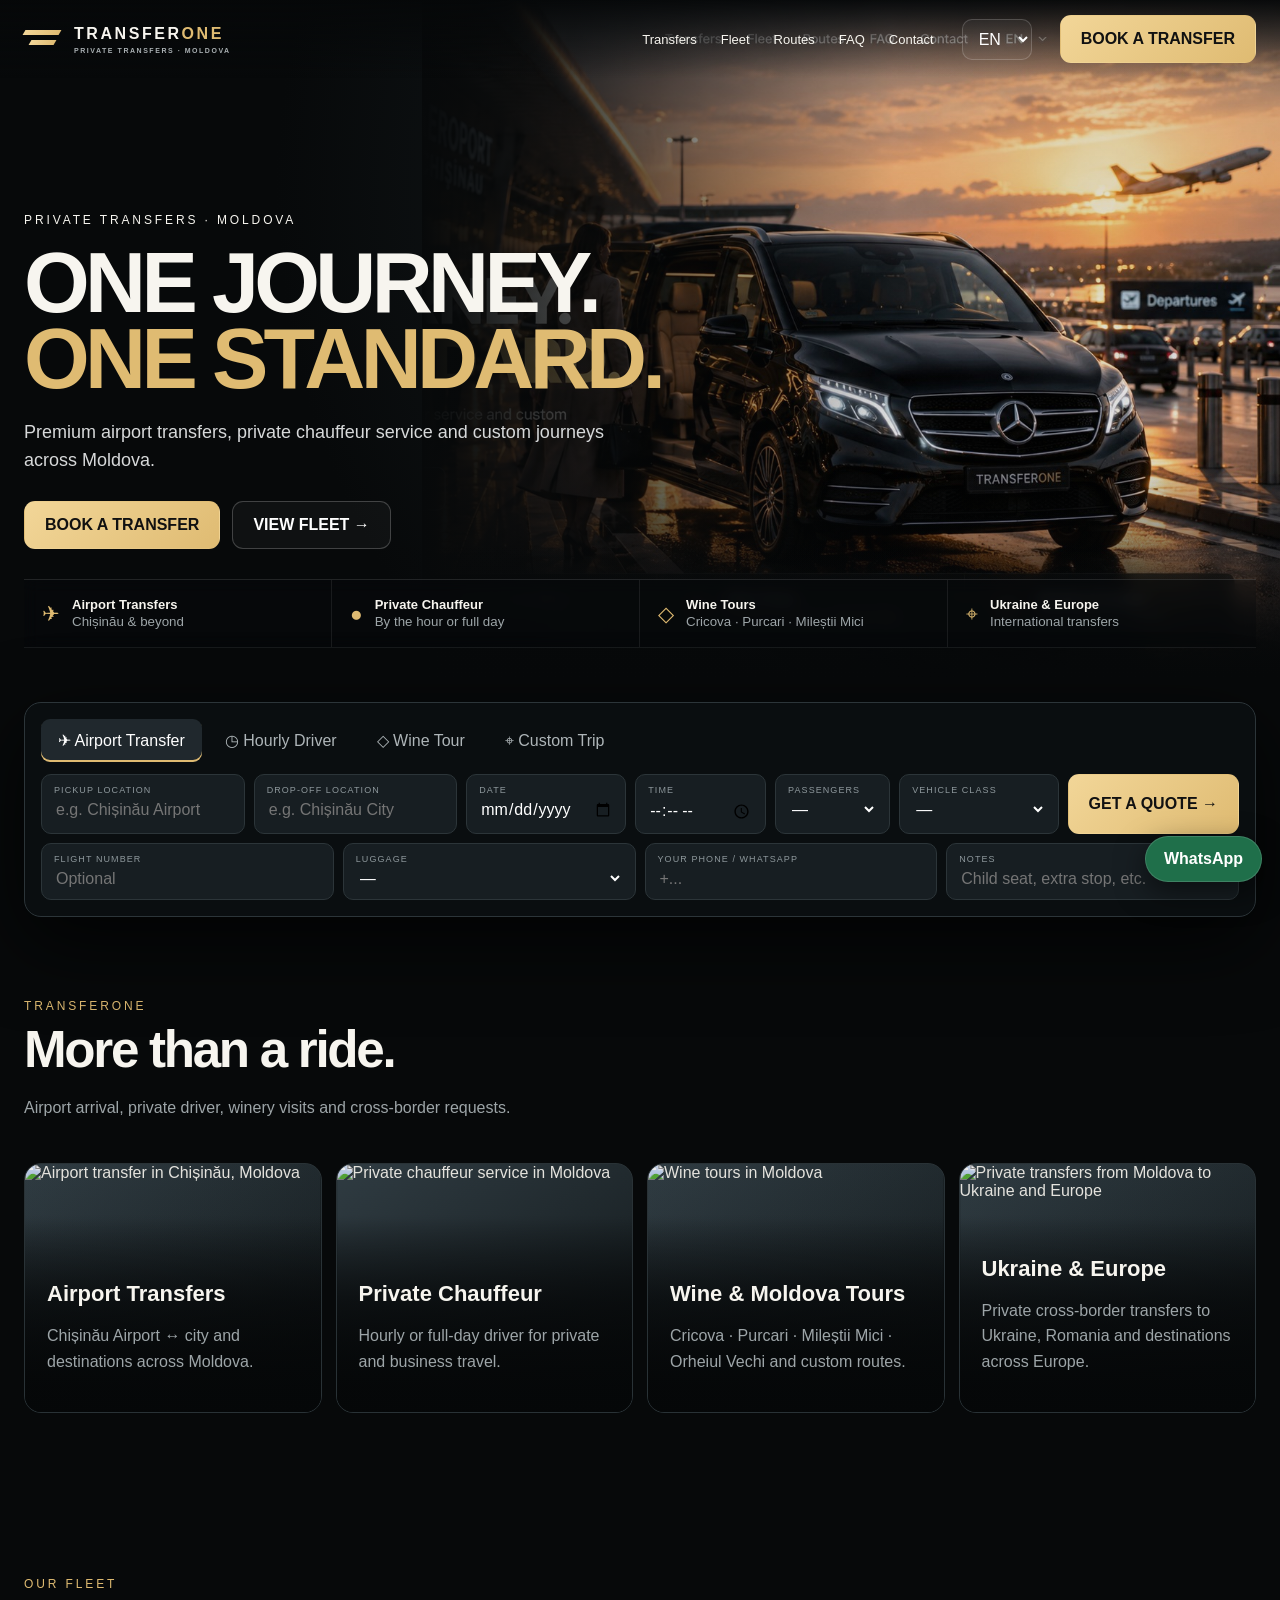
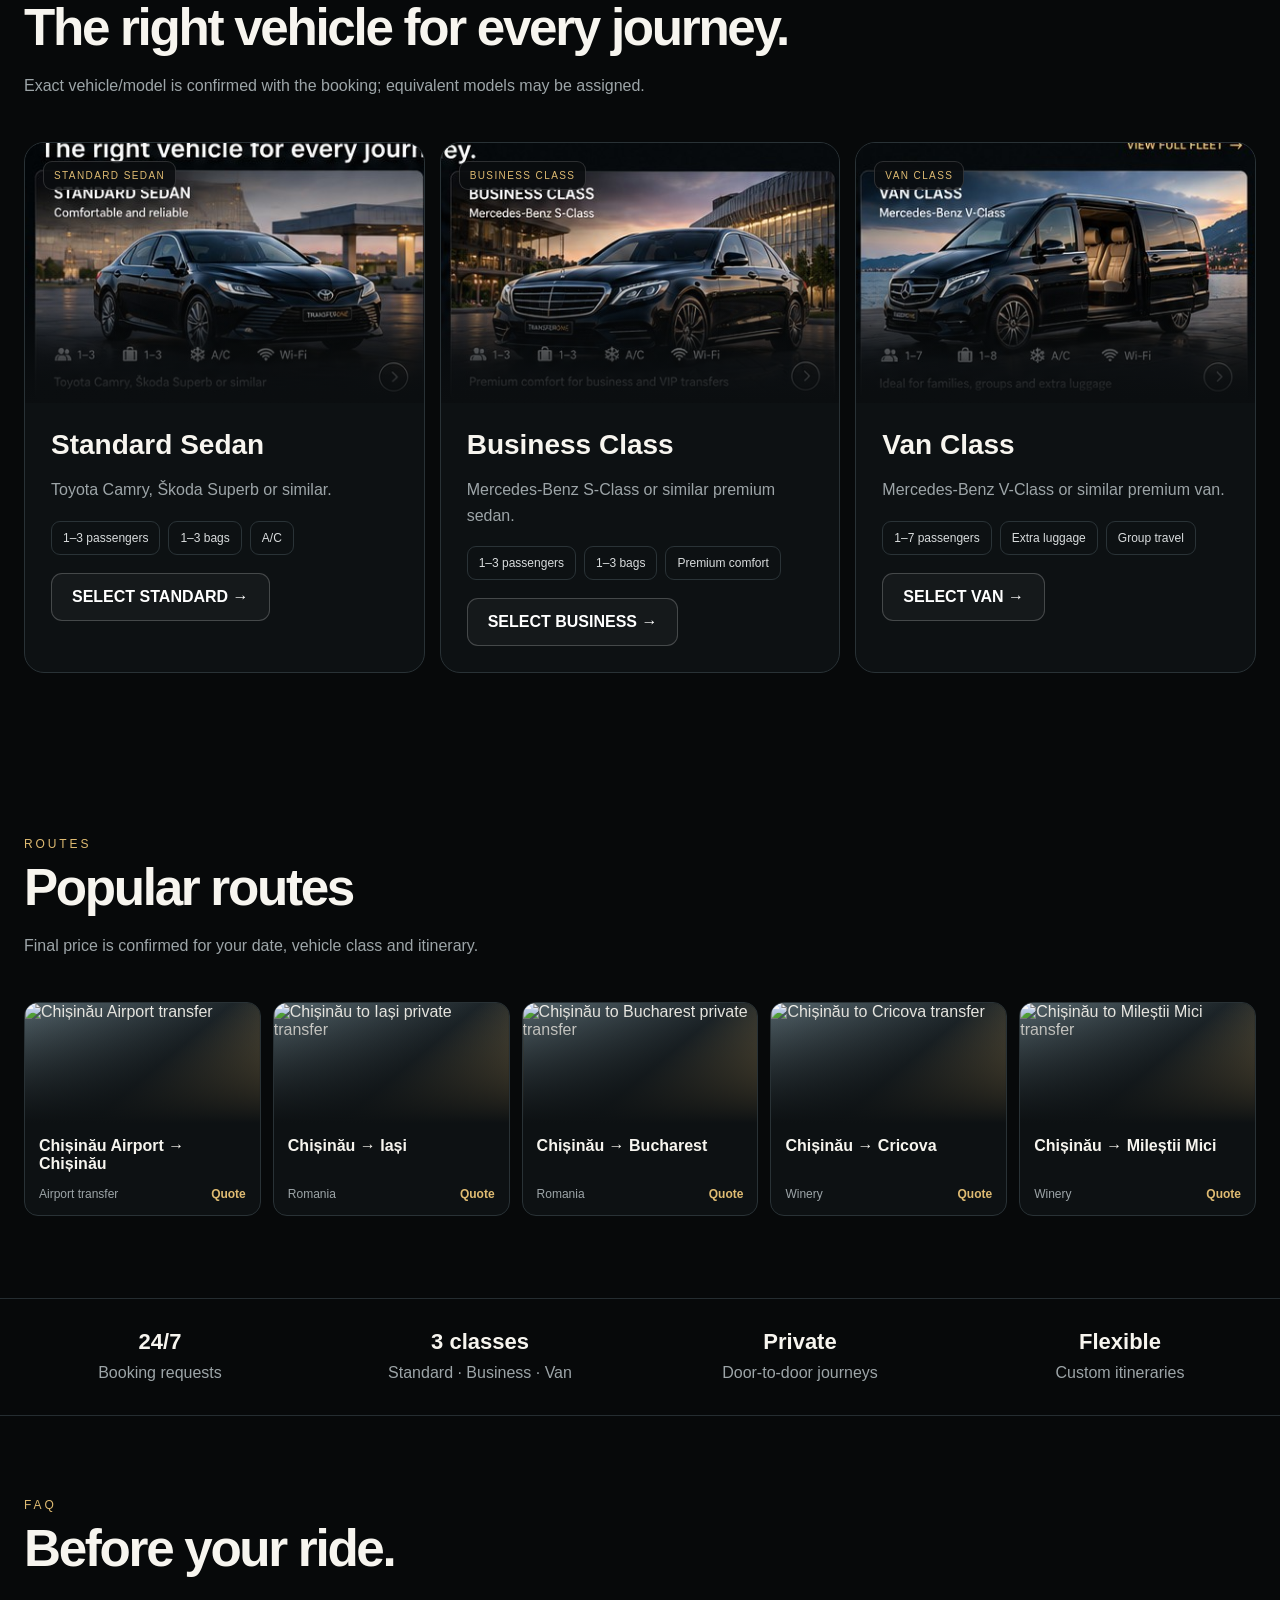
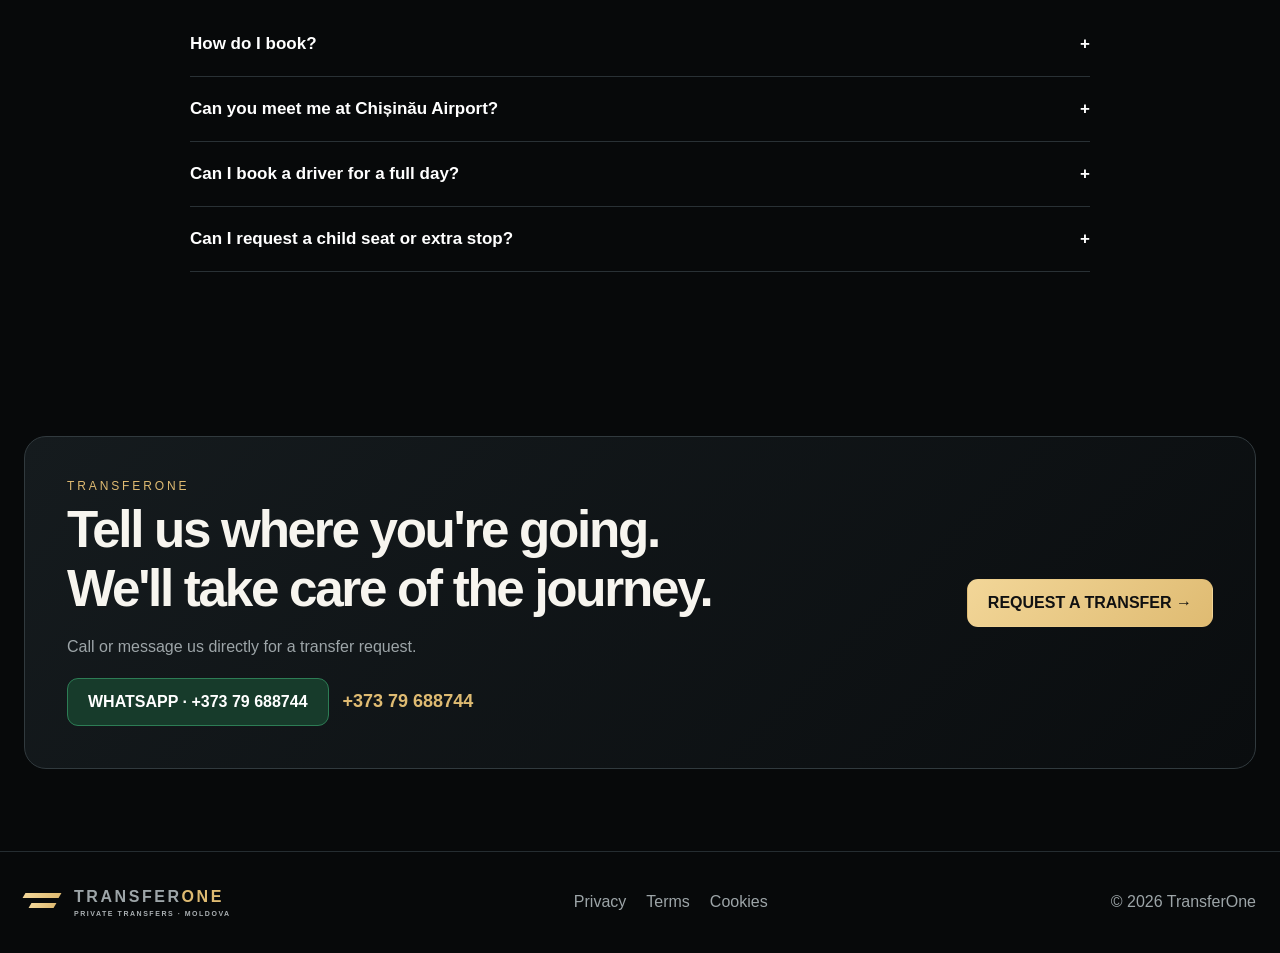
==== commit e67fef74: "Add files via upload" ====
--- a/index.html
+++ b/index.html
@@ -1,11 +1,11 @@
-<!doctype html><html lang="en"><head><meta charset="utf-8"><meta name="viewport" content="width=device-width,initial-scale=1,viewport-fit=cover"><meta name="theme-color" content="#07090a"><title>TransferOne — Private Transfers & Chauffeur in Moldova</title><meta name="description" content="Premium private airport transfers, chauffeur service, wine tours and custom journeys across Moldova from Chișinău."><link rel="canonical" href="https://transferone.md/"><meta property="og:title" content="TransferOne — Private Transfers Moldova"><meta property="og:description" content="One journey. One standard. Premium private transfers across Moldova."><meta property="og:type" content="website"><meta property="og:url" content="https://transferone.md/"><meta property="og:image" content="https://transferone.md/assets/transferone-hero.jpg"><link rel="stylesheet" href="styles.css"><script type="application/ld+json">{"@context":"https://schema.org","@type":"TransportationService","name":"TransferOne","url":"https://transferone.md/","areaServed":{"@type":"Country","name":"Moldova"},"serviceType":["Airport transfer","Private chauffeur","Private tours"]}</script></head><body>
+<!doctype html><html lang="en"><head><meta charset="utf-8"><meta name="viewport" content="width=device-width,initial-scale=1,viewport-fit=cover"><meta name="theme-color" content="#07090a"><title>TransferOne | Private Transfers in Moldova, Ukraine & Europe</title><meta name="description" content="Private airport transfers, chauffeur service, winery trips and long-distance transfers from Chișinău across Moldova, Ukraine, Romania and Europe."><meta name="robots" content="index,follow,max-image-preview:large"><link rel="canonical" href="https://transferone.md/"><meta property="og:site_name" content="TransferOne"><meta property="og:title" content="TransferOne — Private Transfers · Moldova"><meta property="og:description" content="One journey. One standard. Airport transfers, private chauffeur and international journeys from Chișinău."><meta property="og:type" content="website"><meta property="og:url" content="https://transferone.md/"><meta property="og:image" content="https://transferone.md/assets/transferone-share.jpg"><meta property="og:image:width" content="1200"><meta property="og:image:height" content="630"><meta property="og:image:alt" content="TransferOne private transfer in Chișinău"><meta name="twitter:card" content="summary_large_image"><meta name="twitter:title" content="TransferOne — Private Transfers · Moldova"><meta name="twitter:description" content="Airport transfers, chauffeur service and private journeys across Moldova, Ukraine and Europe."><meta name="twitter:image" content="https://transferone.md/assets/transferone-share.jpg"><link rel="stylesheet" href="styles.css"><script type="application/ld+json">{"@context":"https://schema.org","@type":"TransportationService","name":"TransferOne","url":"https://transferone.md/","telephone":"+37379688744","areaServed":[{"@type":"Country","name":"Moldova"},{"@type":"Country","name":"Ukraine"},{"@type":"Country","name":"Romania"},{"@type":"Place","name":"Europe"}],"serviceType":["Airport transfer","Private chauffeur","Winery transfer","International private transfer"]}</script></head><body>
 <header class="nav"><div class="wrap navin"><a class="logo" href="/"><span class="logoMark"></span><span>TRANSFER<span style="color:var(--gold)">ONE</span><small>PRIVATE TRANSFERS · MOLDOVA</small></span></a><nav class="navlinks"><a href="#services">Transfers</a><a href="#fleet">Fleet</a><a href="#routes">Routes</a><a href="#faq">FAQ</a><a href="#contact">Contact</a></nav><select id="language" class="lang" aria-label="Language"><option>EN</option><option>RO</option><option>RU</option><option>IT</option></select><a href="#book" class="btn gold" data-t="book">BOOK A TRANSFER</a><button id="menuBtn" class="btn mobileBtn" aria-label="Menu">☰</button></div></header><div class="mobileMenu" id="mobileMenu"><a href="#services">Transfers</a><a href="#fleet">Fleet</a><a href="#routes">Routes</a><a href="#faq">FAQ</a><a href="#contact">Contact</a></div>
-<main><section class="hero"><div class="heroScene" aria-hidden="true"><video class="heroVideo" autoplay muted loop playsinline preload="metadata" poster="assets/hero-fallback.jpg"><source src="https://d8j0ntlcm91z4.cloudfront.net/user_3JWGsaSJLWfOhrGs4SoJcKBazjn/hf_20261002_054401_d624f29b-e151-4e2c-a252-e2db59c8b455.mp4" type="video/mp4"></video></div><div class="wrap"><div class="heroContent"><div class="eyebrow">PRIVATE TRANSFERS · MOLDOVA</div><h1 data-t="hero">ONE JOURNEY.<br><span>ONE STANDARD.</span></h1><p class="lead" data-t="lead">Premium airport transfers, private chauffeur service and custom journeys across Moldova.</p><div class="heroBtns"><a class="btn gold" href="#book" data-t="book">BOOK A TRANSFER</a><a class="btn" href="#fleet">VIEW FLEET →</a></div></div></div><div class="serviceStrip"><div class="wrap serviceStripIn"><div class="serviceMini"><span class="serviceIcon">✈</span><span><b>Airport Transfers</b><small>Chișinău & beyond</small></span></div><div class="serviceMini"><span class="serviceIcon">●</span><span><b>Private Chauffeur</b><small>By the hour or full day</small></span></div><div class="serviceMini"><span class="serviceIcon">◇</span><span><b>Wine Tours</b><small>Cricova · Purcari · Mileștii Mici</small></span></div><div class="serviceMini"><span class="serviceIcon">⌖</span><span><b>Ukraine & Europe</b><small>International transfers</small></span></div></div></div></section>
+<main><section class="hero"><div class="heroScene heroPhoto" aria-hidden="true"></div><div class="wrap"><div class="heroContent"><div class="eyebrow">PRIVATE TRANSFERS · MOLDOVA</div><h1 data-t="hero">ONE JOURNEY.<br><span>ONE STANDARD.</span></h1><p class="lead" data-t="lead">Premium airport transfers, private chauffeur service and custom journeys across Moldova.</p><div class="heroBtns"><a class="btn gold" href="#book" data-t="book">BOOK A TRANSFER</a><a class="btn" href="#fleet">VIEW FLEET →</a></div></div></div><div class="serviceStrip"><div class="wrap serviceStripIn"><div class="serviceMini"><span class="serviceIcon">✈</span><span><b>Airport Transfers</b><small>Chișinău & beyond</small></span></div><div class="serviceMini"><span class="serviceIcon">●</span><span><b>Private Chauffeur</b><small>By the hour or full day</small></span></div><div class="serviceMini"><span class="serviceIcon">◇</span><span><b>Wine Tours</b><small>Cricova · Purcari · Mileștii Mici</small></span></div><div class="serviceMini"><span class="serviceIcon">⌖</span><span><b>Ukraine & Europe</b><small>International transfers</small></span></div></div></div></section>
 <div class="quote" id="book"><div class="wrap"><div class="quoteBox"><div class="tabs"><button class="tab active" data-mode="Transfer">✈ Airport Transfer</button><button class="tab" data-mode="Hourly Driver">◷ Hourly Driver</button><button class="tab" data-mode="Wine Tour">◇ Wine Tour</button><button class="tab" data-mode="Custom Trip">⌖ Custom Trip</button></div><div class="formgrid"><div class="field"><label data-t="pickup">Pickup location</label><input id="pickup" placeholder="e.g. Chișinău Airport" required></div><div class="field"><label data-t="dropoff">Drop-off location</label><input id="dropoff" placeholder="e.g. Chișinău City" required></div><div class="field"><label data-t="date">Date</label><input id="date" type="date" required></div><div class="field"><label data-t="time">Time</label><input id="time" type="time" required></div><div class="field"><label data-t="passengers">Passengers</label><select id="pax"><option value="">—</option><option>1</option><option>2</option><option>3</option><option>4</option><option>5</option><option>6</option><option>7</option><option>8+</option></select></div><div class="field"><label data-t="vehicle">Vehicle class</label><select id="vehicleClass"><option value="">—</option><option>Standard Sedan</option><option>Business Class</option><option>Van Class</option></select></div><button class="btn gold" onclick="submitBooking()" data-t="quote">GET A QUOTE →</button></div><div class="extraForm"><div class="field"><label data-t="flight">Flight number</label><input id="flight" placeholder="Optional"></div><div class="field"><label data-t="luggage">Luggage</label><select id="luggage"><option value="">—</option><option>1</option><option>2</option><option>3</option><option>4</option><option>5+</option></select></div><div class="field"><label data-t="contact">Your phone / WhatsApp</label><input id="contact" placeholder="+..." required></div><div class="field"><label data-t="notes">Notes</label><input id="notes" placeholder="Child seat, extra stop, etc."></div></div><div id="formStatus" class="status"></div></div></div></div>
 <section id="services"><div class="wrap fade"><div class="sectionHead"><div><div class="kicker">TRANSFERONE</div><h2 data-t="services">More than a ride.</h2><p class="muted">Airport arrival, private driver, winery visits and cross-border requests.</p></div></div><div class="cards"><article class="card servicePhoto"><img src="https://d8j0ntlcm91z4.cloudfront.net/user_3JWGsaSJLWfOhrGs4SoJcKBazjn/hf_20261002_060107_819902d6-1094-4a00-ae63-d294d702f3fe.png" alt="Airport transfer in Chișinău, Moldova" loading="lazy"><div class="cardText"><h3>Airport Transfers</h3><p class="muted">Chișinău Airport ↔ city and destinations across Moldova.</p></div></article><article class="card servicePhoto"><img src="https://d8j0ntlcm91z4.cloudfront.net/user_3JWGsaSJLWfOhrGs4SoJcKBazjn/hf_20261002_060109_d376d658-be99-472a-a501-4bacae354b61.png" alt="Private chauffeur service in Moldova" loading="lazy"><div class="cardText"><h3>Private Chauffeur</h3><p class="muted">Hourly or full-day driver for private and business travel.</p></div></article><article class="card servicePhoto"><img src="https://d8j0ntlcm91z4.cloudfront.net/user_3JWGsaSJLWfOhrGs4SoJcKBazjn/hf_20261002_060111_0b52bef6-a640-468a-ad42-8f4477157d28.png" alt="Wine tours in Moldova" loading="lazy"><div class="cardText"><h3>Wine & Moldova Tours</h3><p class="muted">Cricova · Purcari · Mileștii Mici · Orheiul Vechi and custom routes.</p></div></article><article class="card servicePhoto"><img src="https://d8j0ntlcm91z4.cloudfront.net/user_3JWGsaSJLWfOhrGs4SoJcKBazjn/hf_20261002_060114_c3688683-5d8b-4809-b6bb-c14ab1d0a628.png" alt="Private transfers from Moldova to Ukraine and Europe" loading="lazy"><div class="cardText"><h3>Ukraine & Europe</h3><p class="muted">Private cross-border transfers to Ukraine, Romania and destinations across Europe.</p></div></article></div></div></section>
 <section id="fleet"><div class="wrap fade"><div class="sectionHead"><div><div class="kicker">OUR FLEET</div><h2 data-t="fleet">The right vehicle for every journey.</h2><p class="muted">Exact vehicle/model is confirmed with the booking; equivalent models may be assigned.</p></div></div><div class="fleet"><article class="fleetCard"><div class="fleetVisual" style="background-image:url('assets/standard.jpg')"><span class="classTag" data-t="standard">STANDARD SEDAN</span></div><div class="fleetInfo"><h3>Standard Sedan</h3><p class="muted">Toyota Camry, Škoda Superb or similar.</p><div class="specs"><span class="spec">1–3 passengers</span><span class="spec">1–3 bags</span><span class="spec">A/C</span></div><button class="btn" onclick="chooseVehicle('Standard Sedan')">SELECT STANDARD →</button></div></article><article class="fleetCard"><div class="fleetVisual" style="background-image:url('assets/business.jpg')"><span class="classTag" data-t="business">BUSINESS CLASS</span></div><div class="fleetInfo"><h3>Business Class</h3><p class="muted">Mercedes-Benz S-Class or similar premium sedan.</p><div class="specs"><span class="spec">1–3 passengers</span><span class="spec">1–3 bags</span><span class="spec">Premium comfort</span></div><button class="btn" onclick="chooseVehicle('Business Class')">SELECT BUSINESS →</button></div></article><article class="fleetCard"><div class="fleetVisual" style="background-image:url('assets/van.jpg')"><span class="classTag" data-t="van">VAN CLASS</span></div><div class="fleetInfo"><h3>Van Class</h3><p class="muted">Mercedes-Benz V-Class or similar premium van.</p><div class="specs"><span class="spec">1–7 passengers</span><span class="spec">Extra luggage</span><span class="spec">Group travel</span></div><button class="btn" onclick="chooseVehicle('Van Class')">SELECT VAN →</button></div></article></div></div></section>
-<section id="routes"><div class="wrap fade"><div class="sectionHead"><div><div class="kicker">ROUTES</div><h2 data-t="routes">Popular routes</h2><p class="muted">Final price is confirmed for your date, vehicle class and itinerary.</p></div></div><div class="routes"><a class="route" href="route/chisinau-airport.html"><div class="routePic"><img src="https://d8j0ntlcm91z4.cloudfront.net/user_3JWGsaSJLWfOhrGs4SoJcKBazjn/hf_20261002_060043_44c51476-4909-4199-b110-0df00e743a93.png" alt="Chișinău Airport transfer" loading="lazy"></div><div class="routeBody"><b>Chișinău Airport → Chișinău</b><div class="routeMeta"><span>Airport transfer</span><span class="price">Quote</span></div></div></a><a class="route" href="route/iasi.html"><div class="routePic"><img src="https://d8j0ntlcm91z4.cloudfront.net/user_3JWGsaSJLWfOhrGs4SoJcKBazjn/hf_20261002_060045_d2cb5da9-c716-466b-bc83-e3013e7e897f.png" alt="Chișinău to Iași private transfer" loading="lazy"></div><div class="routeBody"><b>Chișinău → Iași</b><div class="routeMeta"><span>Romania</span><span class="price">Quote</span></div></div></a><a class="route" href="route/bucharest.html"><div class="routePic"><img src="https://d8j0ntlcm91z4.cloudfront.net/user_3JWGsaSJLWfOhrGs4SoJcKBazjn/hf_20261002_060047_5ae9523a-6466-4815-907d-32d9b219afca.png" alt="Chișinău to Bucharest private transfer" loading="lazy"></div><div class="routeBody"><b>Chișinău → Bucharest</b><div class="routeMeta"><span>Romania</span><span class="price">Quote</span></div></div></a><a class="route" href="route/cricova.html"><div class="routePic"><img src="https://d8j0ntlcm91z4.cloudfront.net/user_3JWGsaSJLWfOhrGs4SoJcKBazjn/hf_20261002_060050_3435ec7a-16a5-4e8e-93cb-f17d262b93e5.png" alt="Chișinău to Cricova transfer" loading="lazy"></div><div class="routeBody"><b>Chișinău → Cricova</b><div class="routeMeta"><span>Winery</span><span class="price">Quote</span></div></div></a><a class="route" href="route/purcari.html"><div class="routePic"><img src="https://d8j0ntlcm91z4.cloudfront.net/user_3JWGsaSJLWfOhrGs4SoJcKBazjn/hf_20261002_060052_f06ac3a7-ab46-4260-a428-66a77c7baa43.png" alt="Chișinău to Purcari transfer" loading="lazy"></div><div class="routeBody"><b>Chișinău → Purcari</b><div class="routeMeta"><span>Winery</span><span class="price">Quote</span></div></div></a></div></div></section>
+<section id="routes"><div class="wrap fade"><div class="sectionHead"><div><div class="kicker">ROUTES</div><h2 data-t="routes">Popular routes</h2><p class="muted">Final price is confirmed for your date, vehicle class and itinerary.</p></div></div><div class="routes"><a class="route" href="route/chisinau-airport.html"><div class="routePic"><img src="https://d8j0ntlcm91z4.cloudfront.net/user_3JWGsaSJLWfOhrGs4SoJcKBazjn/hf_20261002_060043_44c51476-4909-4199-b110-0df00e743a93.png" alt="Chișinău Airport transfer" loading="lazy"></div><div class="routeBody"><b>Chișinău Airport → Chișinău</b><div class="routeMeta"><span>Airport transfer</span><span class="price">Quote</span></div></div></a><a class="route" href="route/iasi.html"><div class="routePic"><img src="https://d8j0ntlcm91z4.cloudfront.net/user_3JWGsaSJLWfOhrGs4SoJcKBazjn/hf_20261002_060045_d2cb5da9-c716-466b-bc83-e3013e7e897f.png" alt="Chișinău to Iași private transfer" loading="lazy"></div><div class="routeBody"><b>Chișinău → Iași</b><div class="routeMeta"><span>Romania</span><span class="price">Quote</span></div></div></a><a class="route" href="route/bucharest.html"><div class="routePic"><img src="https://d8j0ntlcm91z4.cloudfront.net/user_3JWGsaSJLWfOhrGs4SoJcKBazjn/hf_20261002_060047_5ae9523a-6466-4815-907d-32d9b219afca.png" alt="Chișinău to Bucharest private transfer" loading="lazy"></div><div class="routeBody"><b>Chișinău → Bucharest</b><div class="routeMeta"><span>Romania</span><span class="price">Quote</span></div></div></a><a class="route" href="route/cricova.html"><div class="routePic"><img src="https://d8j0ntlcm91z4.cloudfront.net/user_3JWGsaSJLWfOhrGs4SoJcKBazjn/hf_20261002_060050_3435ec7a-16a5-4e8e-93cb-f17d262b93e5.png" alt="Chișinău to Cricova transfer" loading="lazy"></div><div class="routeBody"><b>Chișinău → Cricova</b><div class="routeMeta"><span>Winery</span><span class="price">Quote</span></div></div></a><a class="route" href="route/milestii-mici.html"><div class="routePic"><img src="https://d8j0ntlcm91z4.cloudfront.net/user_3JWGsaSJLWfOhrGs4SoJcKBazjn/hf_20261002_060050_3435ec7a-16a5-4e8e-93cb-f17d262b93e5.png" alt="Chișinău to Mileștii Mici transfer" loading="lazy"></div><div class="routeBody"><b>Chișinău → Mileștii Mici</b><div class="routeMeta"><span>Winery</span><span class="price">Quote</span></div></div></a></div></div></section>
 <div class="trust"><div><strong>24/7</strong><span class="muted">Booking requests</span></div><div><strong>3 classes</strong><span class="muted">Standard · Business · Van</span></div><div><strong>Private</strong><span class="muted">Door-to-door journeys</span></div><div><strong>Flexible</strong><span class="muted">Custom itineraries</span></div></div>
 <section id="faq"><div class="wrap fade"><div class="sectionHead"><div><div class="kicker">FAQ</div><h2 data-t="faq">Before your ride.</h2></div></div><div class="faq"><div class="faqItem"><button class="faqQ">How do I book?<span>+</span></button><div class="faqA">Complete the booking form with pickup, destination, date, time, passengers and vehicle class. Availability and final price are confirmed before the journey.</div></div><div class="faqItem"><button class="faqQ">Can you meet me at Chișinău Airport?<span>+</span></button><div class="faqA">Yes. Add your flight number so pickup can be coordinated with your arrival.</div></div><div class="faqItem"><button class="faqQ">Can I book a driver for a full day?<span>+</span></button><div class="faqA">Yes. Hourly and full-day chauffeur requests can be quoted for business, private trips and tours.</div></div><div class="faqItem"><button class="faqQ">Can I request a child seat or extra stop?<span>+</span></button><div class="faqA">Yes. Add special requirements in the notes field and they will be confirmed with the booking.</div></div></div></div></section>
-<section id="contact"><div class="wrap fade"><div class="cta"><div><div class="kicker">TRANSFERONE</div><h2>Tell us where you're going.<br>We'll take care of the journey.</h2><p class="muted"><a data-phone></a> · <a data-email></a></p></div><a class="btn gold" href="#book">REQUEST A TRANSFER →</a></div></div></section></main>
+<section id="contact"><div class="wrap fade"><div class="cta"><div><div class="kicker">TRANSFERONE</div><h2>Tell us where you're going.<br>We'll take care of the journey.</h2><p class="muted">Call or message us directly for a transfer request.</p><div class="contactActions"><a class="btn whatsappBtn" data-whatsapp-link target="_blank" rel="noopener">WHATSAPP · +373 79 688744</a><a class="contactPhone" data-phone></a></div></div><a class="btn gold" href="#book">REQUEST A TRANSFER →</a></div></div></section></main><a class="waFloat" data-whatsapp-link target="_blank" rel="noopener" aria-label="Contact TransferOne on WhatsApp">WhatsApp</a>
 <footer class="footer"><div class="wrap foot"><div class="logo"><span class="logoMark"></span><span>TRANSFER<span style="color:var(--gold)">ONE</span><small>PRIVATE TRANSFERS · MOLDOVA</small></span></div><div class="footlinks"><a href="privacy.html">Privacy</a><a href="terms.html">Terms</a><a href="cookies.html">Cookies</a></div><div>© 2026 TransferOne</div></div></footer><script src="config.js"></script><script src="app.js"></script></body></html>
--- a/styles.css
+++ b/styles.css
@@ -23,3 +23,9 @@
 .routePic{overflow:hidden}
 .routePic>img{width:100%;height:100%;object-fit:cover;object-position:center;display:block}
 .routePic:after{z-index:1}
+
+/* Final media/contact refinements */
+.heroScene.heroPhoto{background-image:url('assets/hero-transferone.jpg');background-size:cover;background-position:center right}
+.contactActions{display:flex;align-items:center;gap:14px;flex-wrap:wrap;margin-top:18px}.whatsappBtn{border-color:#2d7d55;background:#173b2b;color:#fff}.contactPhone{font-weight:800;font-size:18px;color:var(--gold)}
+.waFloat{position:fixed;right:18px;bottom:18px;z-index:60;background:#1f6f4a;color:#fff;padding:13px 18px;border-radius:999px;font-weight:800;box-shadow:0 10px 30px #0008;border:1px solid #ffffff24}
+@media(max-width:680px){.heroScene.heroPhoto{height:52%;background-position:62% center}.waFloat{right:14px;bottom:14px;padding:11px 15px;font-size:13px}.contactActions{align-items:stretch;flex-direction:column}.contactActions .btn{text-align:center}}
